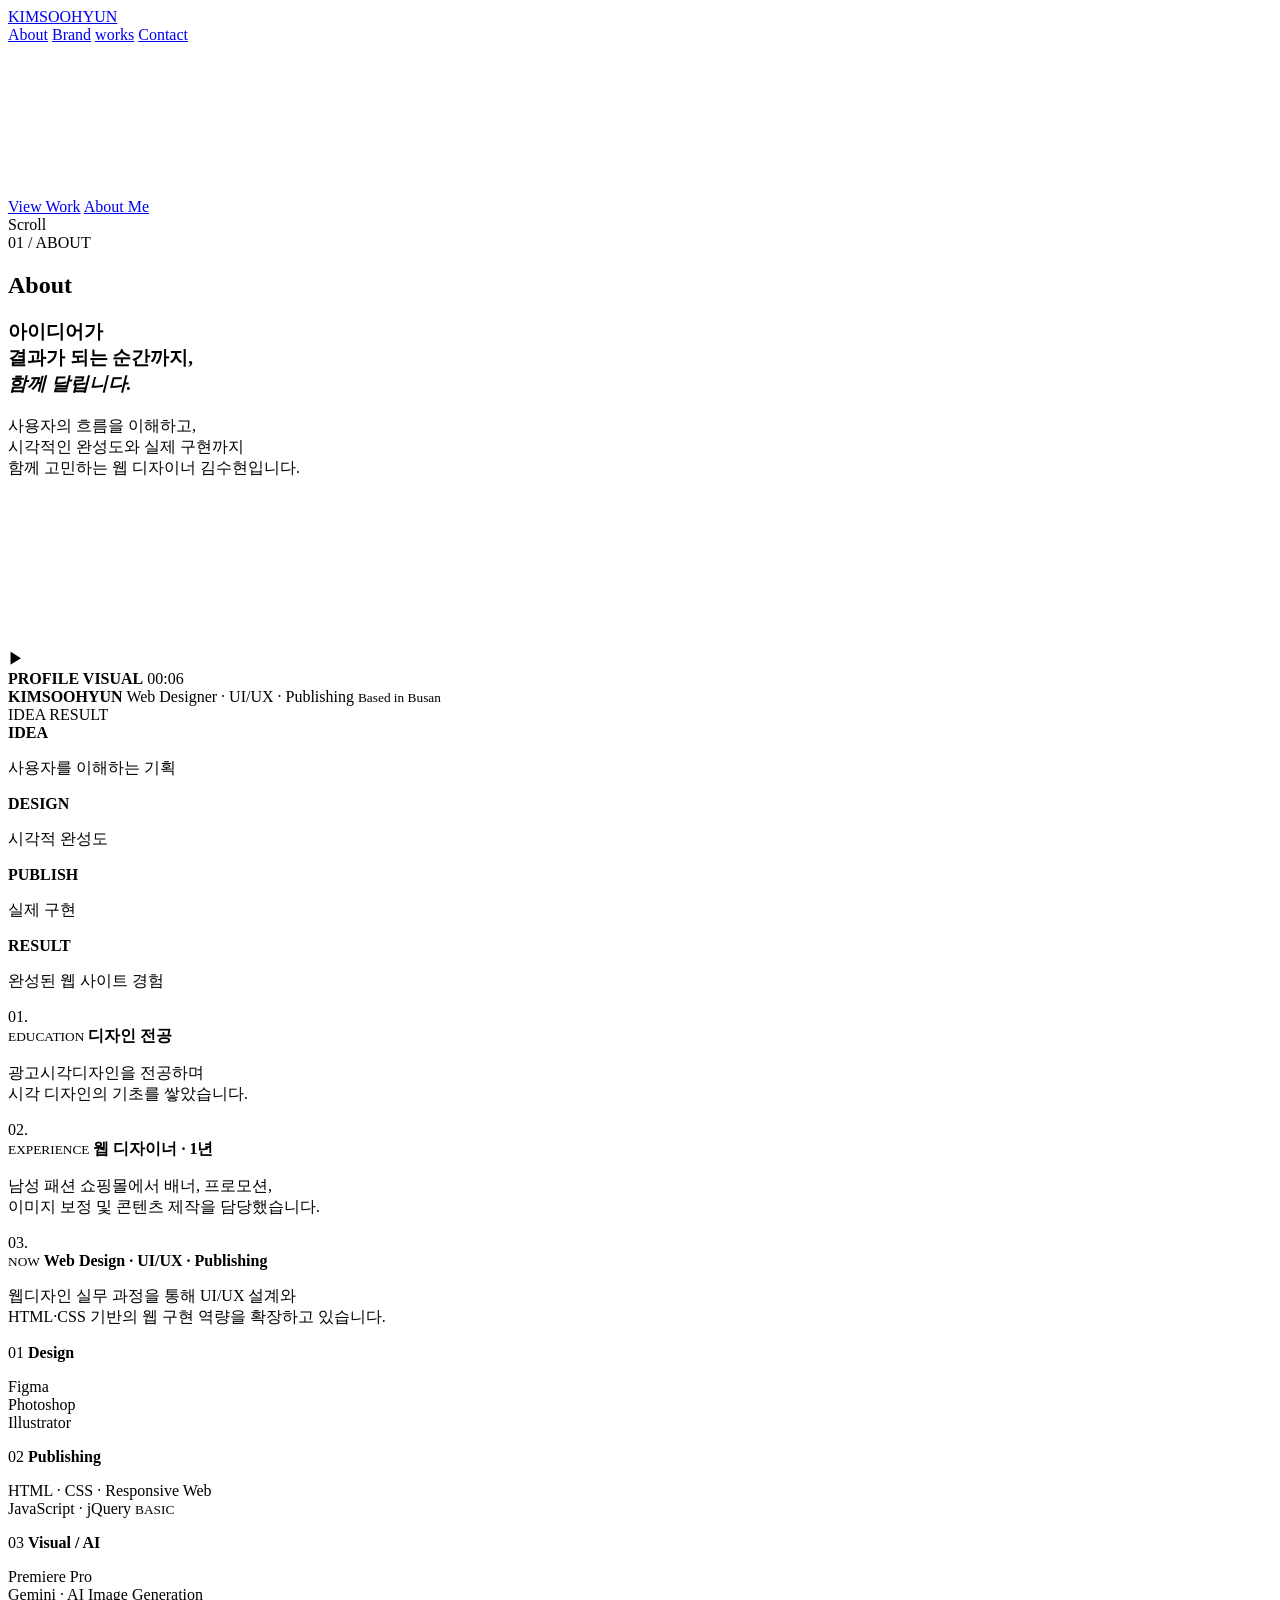
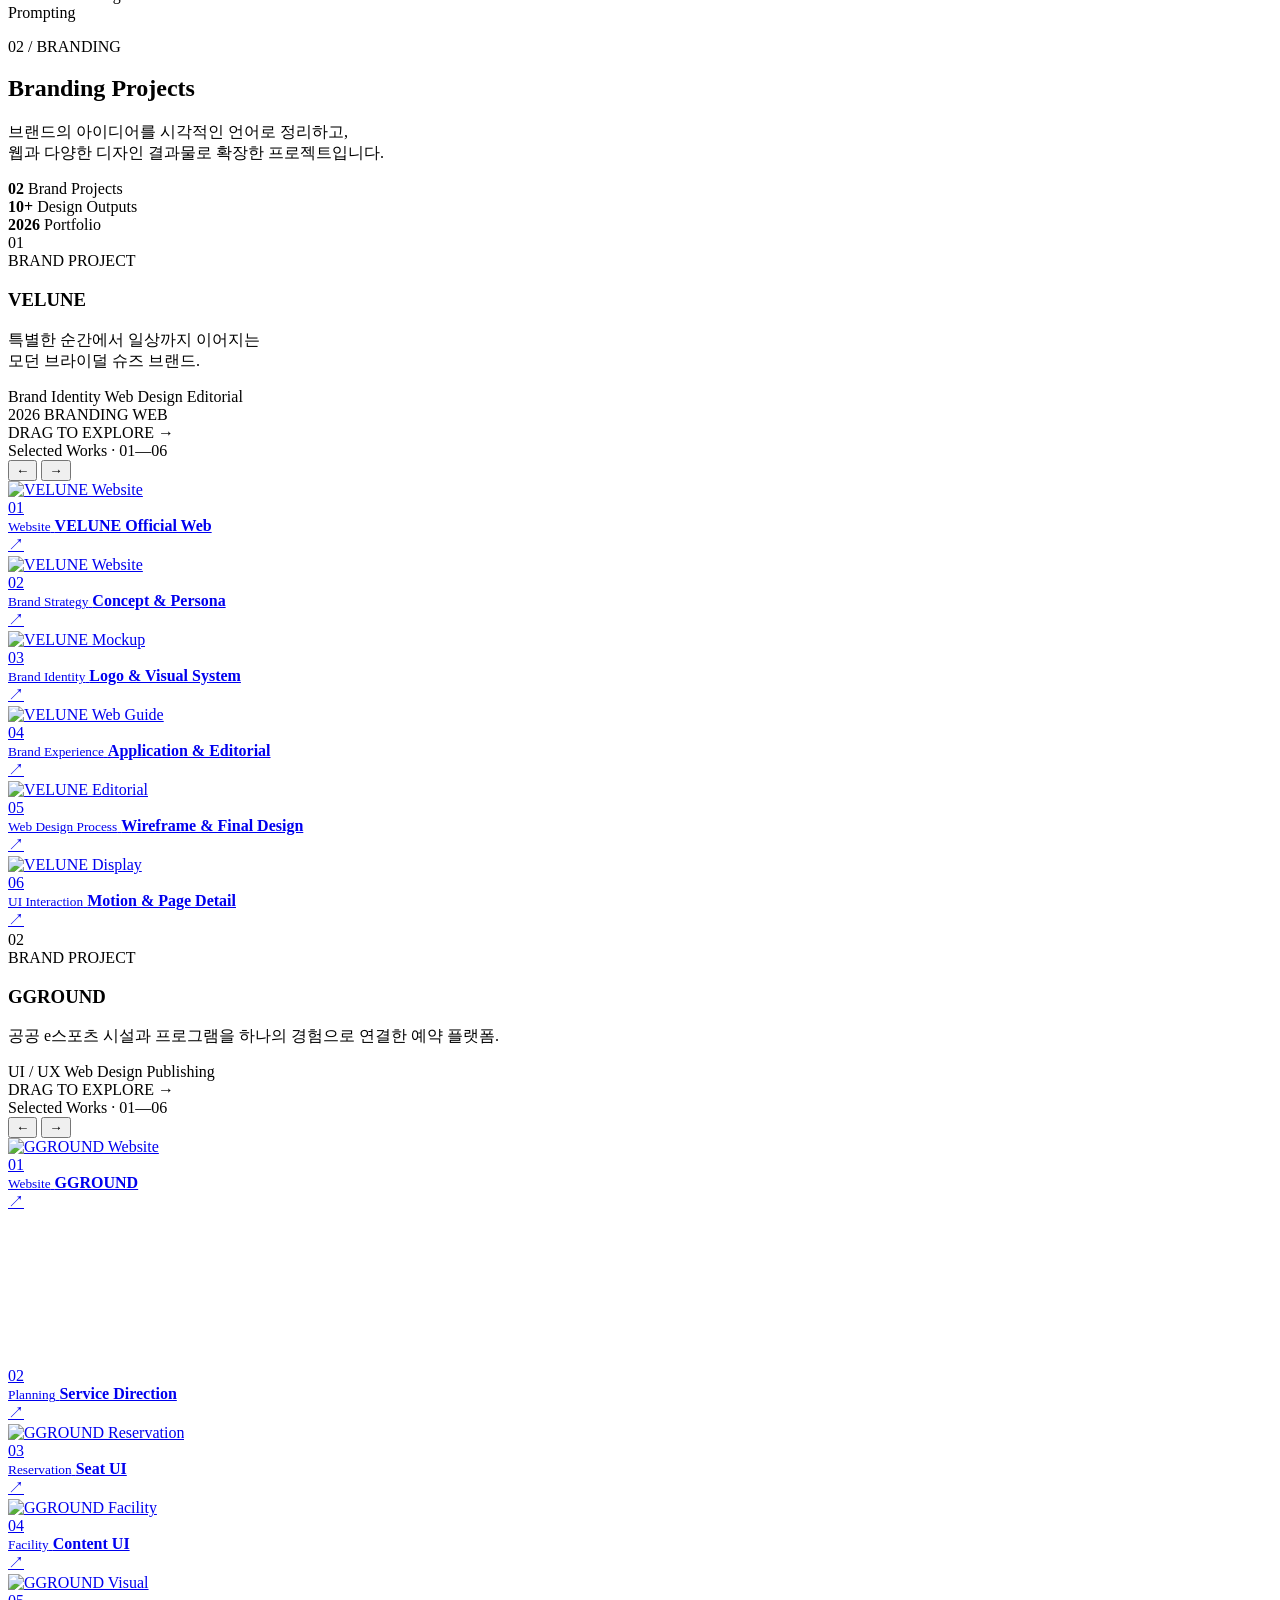
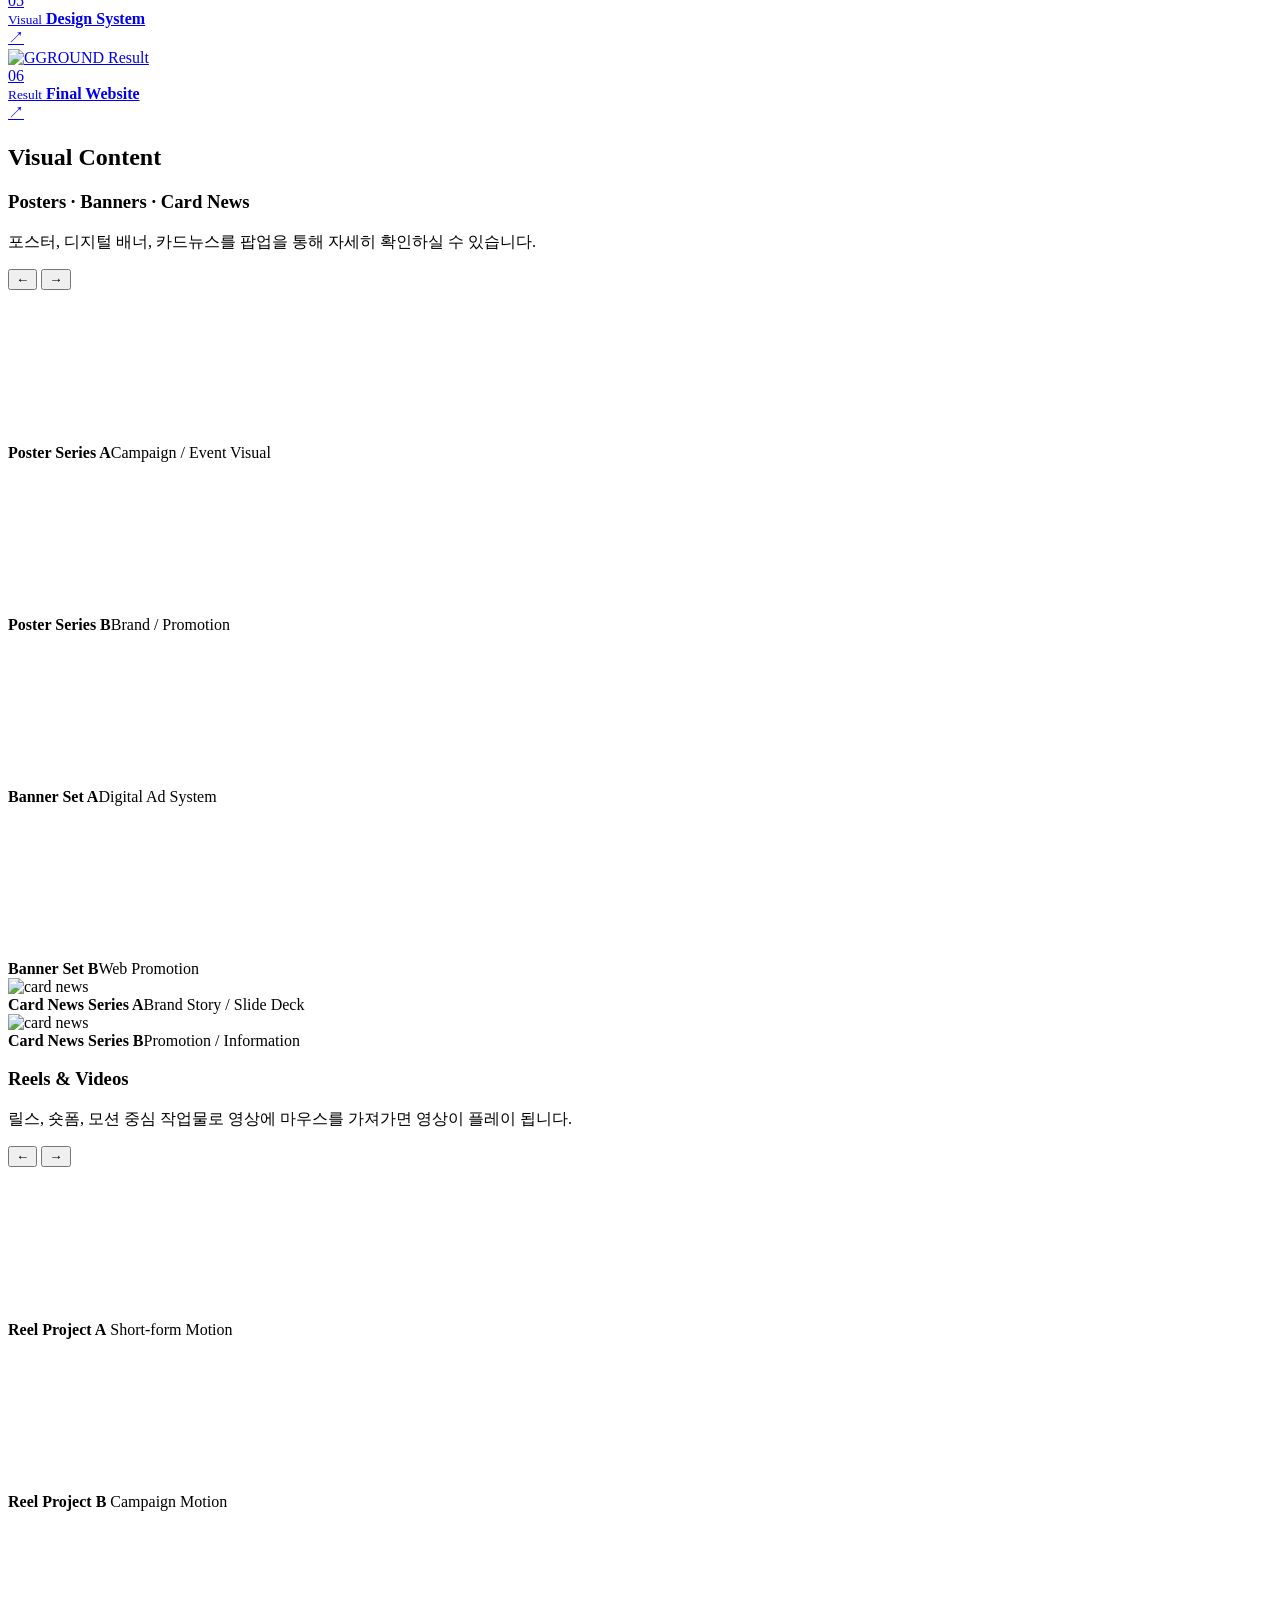
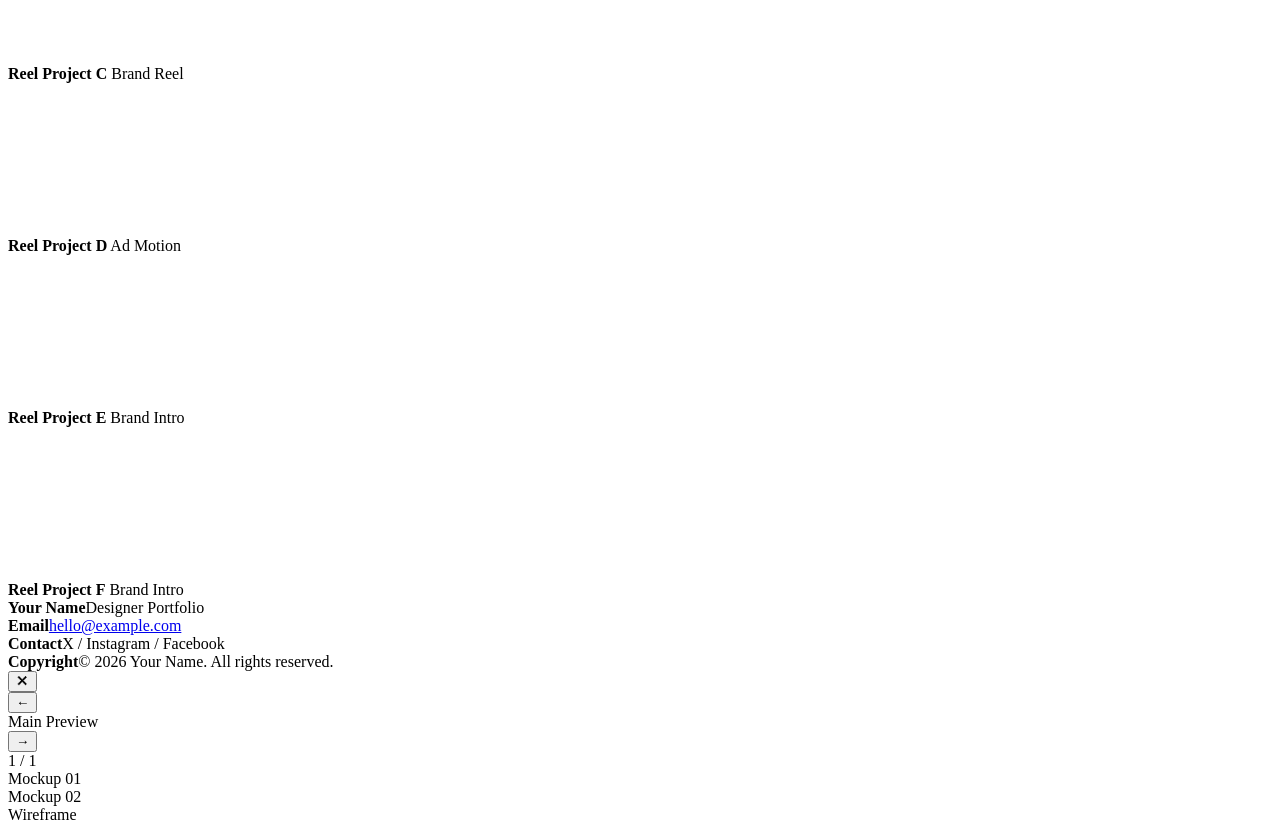
==== index.html @ 34828d29 "Add files via upload" ====
<!DOCTYPE html>
<html lang="ko">

<head>
  <meta charset="UTF-8" />
  <meta name="viewport" content="width=device-width, initial-scale=1.0" />
  <title>Portfolio</title>
  <link rel="shortcut icon" href="assets/img/favicon.svg" type="image/x-icon">

  <!-- font-family: "Philosopher", sans-serif; -->
  <link rel="preconnect" href="https://fonts.googleapis.com">
  <link rel="preconnect" href="https://fonts.gstatic.com" crossorigin>
  <link href="https://fonts.googleapis.com/css2?family=Philosopher:ital,wght@0,400;0,700;1,400;1,700&display=swap"
    rel="stylesheet">

  <link rel="stylesheet" href="assets/css/style.css">


</head>

<body>
  <header class="site-header" id="siteHeader">
    <nav class="nav">
      <a href="#hero" class="brand">KIMSOOHYUN</a>
      <div class="nav-links">
        <a href="#about">About</a>
        <a href="#branding">Brand</a>
        <a href="#works">works</a>
        <a href="#contact">Contact</a>
      </div>
    </nav>
  </header>

  <main>
    <section class="hero" id="hero">
      <video class="hero-video" autoplay muted loop playsinline preload="metadata">
        <source src="assets/video/UI_motion_video_playing_1080p_20261022171534.mp4" type="video/mp4" />
      </video>
      <div class="hero-inner">
        <div class="hero-actions">
          <a class="btn btn-primary" href="#branding">View Work</a>
          <a class="btn btn-secondary" href="#about">About Me</a>
        </div>
      </div>

      <div class="scroll-indicator">Scroll</div>
    </section>

    <section class="section about" id="about">
      <div class="container">

        <div class="section-head reveal reveal-scale">
          <div>
            <span class="about-index">01 / ABOUT</span>
            <h2>About</h2>
          </div>
        </div>

        <div class="about-process-wrap">

          <!-- =========================
           LEFT : INTRO + PROFILE
      ========================== -->
          <div class="about-intro reveal reveal-left">

            <div class="about-copy">
              <h3>
                아이디어가<br>
                결과가 되는 순간까지,<br>
                <em>함께 달립니다.</em>
              </h3>

              <p>
                사용자의 흐름을 이해하고,<br>
                시각적인 완성도와 실제 구현까지<br>
                함께 고민하는 웹 디자이너 김수현입니다.
              </p>
            </div>

            <div class="profile-visual">

              <div class="profile-orbit orbit-01"></div>
              <div class="profile-orbit orbit-02"></div>

              <div class="profile-video-mask">
                <video class="thumb-video" autoplay loop muted playsinline preload="metadata">
                  <source src="assets/video/Designer_using_stylus_on_tablet_20261022154720.mp4" type="video/mp4">
                </video>
              </div>

              <div class="profile-play-badge">
                <span class="profile-play-icon">▶</span>
                <div>
                  <strong>PROFILE VISUAL</strong>
                  <span>00:06</span>
                </div>
              </div>

            </div>

            <div class="profile-info">
              <strong>KIMSOOHYUN</strong>
              <span>Web Designer · UI/UX · Publishing</span>
              <small>Based in Busan</small>
            </div>

          </div>


          <!-- =========================
           RIGHT : PROCESS
      ========================== -->
          <div class="about-process reveal reveal-right">

            <div class="process-caption">
              <span>IDEA</span>
              <i></i>
              <span>RESULT</span>
            </div>

            <div class="process-flow">

              <div class="process-step">
                <span class="process-dot"></span>
                <div>
                  <strong>IDEA</strong>
                  <p>사용자를 이해하는 기획</p>
                </div>
              </div>

              <div class="process-step">
                <span class="process-dot"></span>
                <div>
                  <strong>DESIGN</strong>
                  <p>시각적 완성도</p>
                </div>
              </div>

              <div class="process-step">
                <span class="process-dot"></span>
                <div>
                  <strong>PUBLISH</strong>
                  <p>실제 구현</p>
                </div>
              </div>

              <div class="process-step process-step-result">
                <span class="process-dot"></span>
                <div>
                  <strong>RESULT</strong>
                  <p>완성된 웹 사이트 경험</p>
                </div>
              </div>

            </div>

          </div>

        </div>


        <!-- =========================
         EDUCATION / EXPERIENCE / NOW
    ========================== -->
        <div class="career-flow reveal reveal-scale">

          <article class="career-item">
            <span class="career-number">01.</span>

            <div>
              <small>EDUCATION</small>
              <strong>디자인 전공</strong>
              <p>
                광고시각디자인을 전공하며<br>
                시각 디자인의 기초를 쌓았습니다.
              </p>
            </div>
          </article>

          <article class="career-item">
            <span class="career-number">02.</span>

            <div>
              <small>EXPERIENCE</small>
              <strong>웹 디자이너 · 1년</strong>
              <p>
                남성 패션 쇼핑몰에서 배너, 프로모션,<br>
                이미지 보정 및 콘텐츠 제작을 담당했습니다.
              </p>
            </div>
          </article>

          <article class="career-item">
            <span class="career-number">03.</span>

            <div>
              <small>NOW</small>
              <strong>Web Design · UI/UX · Publishing</strong>
              <p>
                웹디자인 실무 과정을 통해 UI/UX 설계와<br>
                HTML·CSS 기반의 웹 구현 역량을 확장하고 있습니다.
              </p>
            </div>
          </article>

        </div>


        <!-- =========================
         SKILLS
    ========================== -->
        <div class="about-skills reveal reveal-scale">

          <article class="about-skill">
            <div class="skill-head">
              <span>01</span>
              <strong>Design</strong>
            </div>

            <p>
              Figma<br>
              Photoshop<br>
              Illustrator
            </p>
          </article>


          <article class="about-skill">
            <div class="skill-head">
              <span>02</span>
              <strong>Publishing</strong>
            </div>

            <p>
              HTML · CSS · Responsive Web<br>
              JavaScript · jQuery
              <small>BASIC</small>
            </p>
          </article>


          <article class="about-skill">
            <div class="skill-head">
              <span>03</span>
              <strong>Visual / AI</strong>
            </div>

            <p>
              Premiere Pro<br>
              Gemini · AI Image Generation<br>
              Prompting
            </p>
          </article>

        </div>

      </div>
    </section>

    <section class="section branding-editorial" id="branding">
      <div class="container">

        <!-- =========================
         BRANDING INTRO
    ========================== -->
        <div class="branding-intro reveal reveal-scale">

          <div class="branding-title-wrap">
            <span class="branding-index">02 / BRANDING</span>

            <h2>
              Branding
              <span>Projects</span>
            </h2>

            <p>
              브랜드의 아이디어를 시각적인 언어로 정리하고,<br>
              웹과 다양한 디자인 결과물로 확장한 프로젝트입니다.
            </p>
          </div>

          <div class="branding-summary">
            <div>
              <strong>02</strong>
              <span>Brand Projects</span>
            </div>

            <div>
              <strong>10+</strong>
              <span>Design Outputs</span>
            </div>

            <div>
              <strong>2026</strong>
              <span>Portfolio</span>
            </div>
          </div>

        </div>


        <!-- =====================================================
         BRAND PROJECT 01
    ====================================================== -->
        <section class="brand-project editorial-project reveal reveal-scale">

          <div class="project-side">

            <div class="project-number">01</div>

            <div class="project-side-content">
              <span class="project-category">BRAND PROJECT</span>

              <h3>VELUNE</h3>

              <p>
                특별한 순간에서 일상까지 이어지는 <br>
                모던 브라이덜 슈즈 브랜드.
              </p>

              <div class="project-keywords">
                <span>Brand Identity</span>
                <span>Web Design</span>
                <span>Editorial</span>
              </div>
            </div>

            <div class="project-meta-line">
              <span>2026</span>
              <i></i>
              <span>BRANDING</span>
              <i></i>
              <span>WEB</span>
            </div>

            <div class="project-scroll-hint">
              DRAG TO EXPLORE
              <span>→</span>
            </div>

          </div>


          <div class="project-gallery-wrap">

            <div class="project-gallery-head">
              <span>Selected Works · 01—06</span>

              <div class="slider-controls">
                <button class="slider-btn" type="button" data-slider-prev="brandTrack01">
                  ←
                </button>

                <button class="slider-btn" type="button" data-slider-next="brandTrack01">
                  →
                </button>
              </div>
            </div>


            <div class="brand-track editorial-track slider-track" id="brandTrack01">


              <!-- 01 WEBSITE -->
              <article class="editorial-card editorial-card--large">

                <a href="https://riacongsa-hub.github.io/VELUNE/" target="_blank">

                  <div class="editorial-media">
                    <img src="assets/img/velune_web.png" alt="VELUNE Website">
                  </div>

                  <div class="editorial-info">
                    <span class="editorial-num">01</span>

                    <div>
                      <small>Website</small>
                      <strong>VELUNE Official Web</strong>
                    </div>

                    <span class="editorial-arrow">↗</span>
                  </div>

                </a>

              </article>


              <!-- 02 Concept & Persona -->
              <article class="editorial-card editorial-card--tall">

                <a href="/velune_concept.html" target="_blank">

                  <div class="editorial-media">
                    <img src="assets/img/velune_02.png" alt="VELUNE Website">
                  </div>

                  <div class="editorial-info">
                    <span class="editorial-num">02</span>

                    <div>
                      <small>Brand Strategy</small>
                      <strong>Concept & Persona</strong>
                    </div>

                    <span class="editorial-arrow">↗</span>
                  </div>

                </a>

              </article>


              <!-- 03 BI -->
              <article class="editorial-card editorial-card--medium">

                <a href="/velune_BI.html" target="_blank">

                  <div class="editorial-media">
                    <img src="assets/img/velune_03.png" alt="VELUNE Mockup">
                  </div>

                  <div class="editorial-info">
                    <span class="editorial-num">03</span>

                    <div>
                      <small>Brand Identity</small>
                      <strong>Logo & Visual System</strong>
                    </div>

                    <span class="editorial-arrow">↗</span>
                  </div>

                </a>

              </article>


              <!-- 04 BX -->
              <article class="editorial-card editorial-card--tall">

                <a href="/velune_BX.html" target="_blank">

                  <div class="editorial-media">
                    <img src="assets/img/velune_04.png" alt="VELUNE Web Guide">
                  </div>

                  <div class="editorial-info">
                    <span class="editorial-num">04</span>

                    <div>
                      <small>Brand Experience</small>
                      <strong>Application & Editorial</strong>
                    </div>

                    <span class="editorial-arrow">↗</span>
                  </div>

                </a>

              </article>


              <!-- 05 WebDesign -->
              <article class="editorial-card editorial-card--medium">

                <a href="/velune_WebDesign.html" target="_blank">

                  <div class="editorial-media">
                    <img src="assets/img/velune_05.png" alt="VELUNE Editorial">
                  </div>

                  <div class="editorial-info">
                    <span class="editorial-num">05</span>

                    <div>
                      <small>Web Design Process</small>
                      <strong>Wireframe & Final Design</strong>
                    </div>

                    <span class="editorial-arrow">↗</span>
                  </div>

                </a>

              </article>


              <!-- 06 UI -->
              <article class="editorial-card editorial-card--large">

                <a href="/velune_UI.html" target="_blank">

                  <div class="editorial-media">
                    <img src="assets/img/velune_06.png" alt="VELUNE Display">
                  </div>

                  <div class="editorial-info">
                    <span class="editorial-num">06</span>

                    <div>
                      <small>UI Interaction</small>
                      <strong>Motion & Page Detail</strong>
                    </div>

                    <span class="editorial-arrow">↗</span>
                  </div>

                </a>

              </article>

            </div>
          </div>

        </section>



        <!-- =====================================================
         BRAND PROJECT 02
    ====================================================== -->
        <section class="brand-project editorial-project reveal reveal-scale">

          <div class="project-side gground">

            <div class="project-number">02</div>

            <div class="project-side-content">
              <span class="project-category">BRAND PROJECT</span>

              <h3>GGROUND</h3>

              <p>
                공공 e스포츠 시설과 프로그램을
                하나의 경험으로 연결한 예약 플랫폼.
              </p>

              <div class="project-keywords">
                <span>UI / UX</span>
                <span>Web Design</span>
                <span>Publishing</span>
              </div>
            </div>

            <div class="project-scroll-hint">
              DRAG TO EXPLORE
              <span>→</span>
            </div>

          </div>


          <div class="project-gallery-wrap">

            <div class="project-gallery-head">
              <span>Selected Works · 01—06</span>

              <div class="slider-controls">
                <button class="slider-btn" type="button" data-slider-prev="brandTrack02">
                  ←
                </button>

                <button class="slider-btn" type="button" data-slider-next="brandTrack02">
                  →
                </button>
              </div>
            </div>


            <div class="brand-track editorial-track slider-track" id="brandTrack02">


              <article class="editorial-card editorial-card--large">

                <a href="#" target="_blank">

                  <div class="editorial-media">
                    <img src="assets/img/brand_thumbnail_sample.jpg" alt="GGROUND Website">
                  </div>

                  <div class="editorial-info">
                    <span class="editorial-num">01</span>

                    <div>
                      <small>Website</small>
                      <strong>GGROUND</strong>
                    </div>

                    <span class="editorial-arrow">↗</span>
                  </div>

                </a>

              </article>


              <article class="editorial-card editorial-card--tall">

                <a href="#" target="_blank">

                  <div class="editorial-media">
                    <video class="thumb-video" muted loop playsinline preload="metadata">

                      <source src="assets/video/brand_thumbnail_video_sample.mp4" type="video/mp4">

                    </video>
                  </div>

                  <div class="editorial-info">
                    <span class="editorial-num">02</span>

                    <div>
                      <small>Planning</small>
                      <strong>Service Direction</strong>
                    </div>

                    <span class="editorial-arrow">↗</span>
                  </div>

                </a>

              </article>


              <article class="editorial-card editorial-card--medium">

                <a href="#" target="_blank">

                  <div class="editorial-media">
                    <img src="assets/img/brand_thumbnail_sample.jpg" alt="GGROUND Reservation">
                  </div>

                  <div class="editorial-info">
                    <span class="editorial-num">03</span>

                    <div>
                      <small>Reservation</small>
                      <strong>Seat UI</strong>
                    </div>

                    <span class="editorial-arrow">↗</span>
                  </div>

                </a>

              </article>


              <article class="editorial-card editorial-card--tall">

                <a href="#" target="_blank">

                  <div class="editorial-media">
                    <img src="assets/img/brand_thumbnail_sample.jpg" alt="GGROUND Facility">
                  </div>

                  <div class="editorial-info">
                    <span class="editorial-num">04</span>

                    <div>
                      <small>Facility</small>
                      <strong>Content UI</strong>
                    </div>

                    <span class="editorial-arrow">↗</span>
                  </div>

                </a>

              </article>


              <article class="editorial-card editorial-card--medium">

                <a href="#" target="_blank">

                  <div class="editorial-media">
                    <img src="assets/img/brand_thumbnail_sample.jpg" alt="GGROUND Visual">
                  </div>

                  <div class="editorial-info">
                    <span class="editorial-num">05</span>

                    <div>
                      <small>Visual</small>
                      <strong>Design System</strong>
                    </div>

                    <span class="editorial-arrow">↗</span>
                  </div>

                </a>

              </article>


              <article class="editorial-card editorial-card--large">

                <a href="#" target="_blank">

                  <div class="editorial-media">
                    <img src="assets/img/brand_thumbnail_sample.jpg" alt="GGROUND Result">
                  </div>

                  <div class="editorial-info">
                    <span class="editorial-num">06</span>

                    <div>
                      <small>Result</small>
                      <strong>Final Website</strong>
                    </div>

                    <span class="editorial-arrow">↗</span>
                  </div>

                </a>

              </article>

            </div>
          </div>

        </section>

      </div>
    </section>

    <section class="section" id="works">
      <div class="container">
        <div class="section-head reveal reveal-scale">
          <div>
            <!-- <span class="eyebrow">포스터, 배너, 카드뉴스, 릴스·영상 작업을 구성/span> -->
            <h2>Visual Content</h2>
          </div>
          <!-- <p>
            정지형 비주얼 작업은 한 줄 안에서 함께 보여주고, 영상 작업은 별도 행으로 분리해 흐름이 자연스럽도록 정리했습니다.
          </p> -->
        </div>

        <div class="works-stack">
          <section class="card work-row reveal reveal-scale">
            <div class="work-row-head">
              <div>
                <h3>Posters · Banners · Card News</h3>
                <p>포스터, 디지털 배너, 카드뉴스를 팝업을 통해 자세히 확인하실 수 있습니다.</p>
              </div>
              <div class="slider-controls">
                <button class="slider-btn" type="button" data-slider-prev="visualTrack">←</button>
                <button class="slider-btn" type="button" data-slider-next="visualTrack">→</button>
              </div>
            </div>
            <div class="thumb-track slider-track" id="visualTrack">
              <!-- poster / banner / cardnews / reels 모달 전용 큰 이미지는 data-modal-media="assets/img/원하는파일.jpg" 로 직접 지정 -->
              <!-- 카드별 모달 비율은 data-modal-ratio="가로 / 세로" 형식으로 지정: 예) 1200 / 628, 1 / 1, 9 / 16, 1080 / 1350 -->
              <article class="poster-thumb thumb-card modal-card" data-modal-type="poster"
                data-modal-label="Poster Project" data-modal-title="Poster Series A"
                data-modal-description="이벤트 홍보용 포스터 시리즈입니다. 타이포그래피와 무드 중심의 키비주얼 작업입니다." data-modal-role="Poster Design"
                data-modal-tools="Photoshop, Illustrator"
                data-modal-summary="전시/행사 성격의 키비주얼 포스터 시리즈입니다. 메인 타이포와 무드 중심 그래픽으로 메시지를 압축해 전달합니다."
                data-modal-meta1-label="Format" data-modal-meta1-value="A2 Poster / Digital Adaptation"
                data-modal-meta2-label="Client" data-modal-meta2-value="Brand Campaign" data-modal-meta3-label="Year"
                data-modal-meta3-value="2026" data-modal-meta4-label="Concept"
                data-modal-meta4-value="Bold Type / Minimal Mood" data-modal-tags="Typography, Campaign, Key Visual"
                data-modal-note-title="Editable Note"
                data-modal-note="이 영역은 포스터 전용 메모 박스입니다. 전시 개요, 인쇄 사양, 제작 포인트 등으로 자유롭게 수정하면 됩니다."
                data-modal-video="Poster motion teaser area" data-modal-link="https://example.com"
                data-modal-media="assets/img/poster_thumbnail_sample.jpg" data-modal-ratio="3 / 4">
                <video class="thumb-video" muted loop playsinline preload="metadata">
                  <source src="assets/video/poster.mp4" type="video/mp4" />
                </video>
                <div class="thumb-overlay"><strong>Poster Series A</strong><span>Campaign / Event Visual</span></div>
              </article>

              <article class="poster-thumb thumb-card modal-card" data-modal-type="poster" data-modal-label="Poster"
                data-modal-title="Poster Series B" data-modal-description="브랜드 포스터 시리즈입니다."
                data-modal-role="Poster Design" data-modal-tools="Photoshop"
                data-modal-summary="브랜드 무드를 중심으로 전개한 포스터 시리즈입니다." data-modal-meta1-label="Format"
                data-modal-meta1-value="B1 / SNS Poster" data-modal-meta2-label="Client"
                data-modal-meta2-value="Brand Promotion" data-modal-meta3-label="Year" data-modal-meta3-value="2026"
                data-modal-meta4-label="Concept" data-modal-meta4-value="Graphic Mood"
                data-modal-tags="Poster, Branding" data-modal-note-title="Editable Note"
                data-modal-note="포스터 프로젝트 설명을 여기서 직접 바꿀 수 있습니다." data-modal-video="Poster preview"
                data-modal-link="https://example.com" data-modal-media="assets/img/poster_thumbnail_sample.jpg"
                data-modal-ratio="5 / 7">
                <video class="thumb-video" muted loop playsinline preload="metadata">
                  <source src="assets/video/poster.mp4" type="video/mp4" />
                </video>
                <div class="thumb-overlay"><strong>Poster Series B</strong><span>Brand / Promotion</span></div>
              </article>

              <article class="ad-thumb thumb-card modal-card" data-modal-type="banner" data-modal-label="Banner Project"
                data-modal-title="Banner Set A" data-modal-description="디지털 배너 광고 세트입니다."
                data-modal-role="Banner Design" data-modal-tools="Photoshop, Figma"
                data-modal-summary="퍼포먼스 배너와 SNS용 변형 소재를 함께 설계한 배너 세트입니다." data-modal-meta1-label="Platform"
                data-modal-meta1-value="Meta / Web / App" data-modal-meta2-label="Campaign"
                data-modal-meta2-value="Seasonal Promotion" data-modal-meta3-label="Size"
                data-modal-meta3-value="1080x1080 / 1200x628" data-modal-meta4-label="Placement"
                data-modal-meta4-value="Feed / Display / Landing" data-modal-tags="Banner, Performance, SNS"
                data-modal-note-title="Editable Note" data-modal-note="배너는 플랫폼, 사이즈, CTA 방향 등을 이 박스에서 자유롭게 수정하면 됩니다."
                data-modal-video="Banner motion preview" data-modal-link="https://example.com"
                data-modal-media="assets/img/banner_sample.jpeg" data-modal-ratio="1200 / 628">
                <video class="thumb-video" muted loop playsinline preload="metadata">
                  <source src="assets/video/ad_sample_01.mp4" type="video/mp4" />
                </video>
                <div class="thumb-overlay"><strong>Banner Set A</strong><span>Digital Ad System</span></div>
              </article>

              <article class="ad-thumb thumb-card modal-card" data-modal-type="banner" data-modal-label="Banner"
                data-modal-title="Banner Set B" data-modal-description="프로모션 웹 배너 세트입니다."
                data-modal-role="Banner Design" data-modal-tools="Photoshop" data-modal-summary="웹 프로모션 메인/서브 배너 세트입니다."
                data-modal-meta1-label="Platform" data-modal-meta1-value="Website" data-modal-meta2-label="Campaign"
                data-modal-meta2-value="Promotion" data-modal-meta3-label="Size"
                data-modal-meta3-value="PC / Mobile Responsive" data-modal-meta4-label="Placement"
                data-modal-meta4-value="Hero / Mid Banner" data-modal-tags="Banner, Web"
                data-modal-note-title="Editable Note" data-modal-note="배너 프로젝트 설명을 이 텍스트로 바꾸면 됩니다."
                data-modal-video="Banner motion preview" data-modal-link="https://example.com"
                data-modal-media="assets/img/banner_sample.jpeg">
                <video class="thumb-video" muted loop playsinline preload="metadata">
                  <source src="assets/video/ad_sample_01.mp4" type="video/mp4" />
                </video>
                <div class="thumb-overlay"><strong>Banner Set B</strong><span>Web Promotion</span></div>
              </article>

              <article class="cardnews-thumb thumb-card modal-card" data-modal-type="cardnews"
                data-modal-label="Card News Project" data-modal-title="Card News Series A"
                data-modal-description="브랜드 메시지를 카드뉴스 형식으로 재구성한 시리즈입니다. 모달에서 여러 장의 카드뉴스를 순서대로 확인할 수 있습니다."
                data-modal-role="Card News Design" data-modal-tools="Photoshop, Illustrator"
                data-modal-summary="인스타그램 캐러셀 형식의 카드뉴스입니다. 첫 장에서 주제를 제시하고 뒤로 갈수록 정보 흐름이 이어지도록 구성했습니다."
                data-modal-meta1-label="Topic" data-modal-meta1-value="Brand Story" data-modal-meta2-label="Pages"
                data-modal-meta2-value="7 Pages" data-modal-meta3-label="Flow"
                data-modal-meta3-value="Cover → Info → CTA" data-modal-meta4-label="Style"
                data-modal-meta4-value="Editorial Carousel" data-modal-tags="Card News, Carousel, Storytelling"
                data-modal-note-title="Editable Note"
                data-modal-note="카드뉴스는 페이지 흐름, 표지 방향, 정보 구성 방식 등을 이 박스에서 자유롭게 수정할 수 있습니다."
                data-modal-video="Card news preview" data-modal-link="https://example.com"
                data-modal-images="assets/img/CardNews1.png|assets/img/CardNews2.png|assets/img/CardNews3.png|assets/img/CardNews4.png|assets/img/CardNews5.png|assets/img/CardNews6.png|assets/img/CardNews7.png"
                data-modal-ratio="4 / 5">
                <div class="thumb-image">
                  <img src="assets/img/CardNews1.png" alt="card news">
                </div>
                <div class="thumb-overlay"><strong>Card News Series A</strong><span>Brand Story / Slide Deck</span>
                </div>
              </article>

              <article class="cardnews-thumb thumb-card modal-card" data-modal-type="cardnews"
                data-modal-label="Card News" data-modal-title="Card News Series B"
                data-modal-description="프로모션 콘텐츠를 정보형 카드뉴스로 정리한 작업입니다." data-modal-role="Card News Design"
                data-modal-tools="Photoshop, Figma" data-modal-summary="정보 전달 중심의 프로모션 카드뉴스입니다."
                data-modal-meta1-label="Topic" data-modal-meta1-value="Promotion" data-modal-meta2-label="Pages"
                data-modal-meta2-value="7 Pages" data-modal-meta3-label="Flow"
                data-modal-meta3-value="Intro → Detail → CTA" data-modal-meta4-label="Style"
                data-modal-meta4-value="Clean Info Layout" data-modal-tags="Promotion, Information"
                data-modal-note-title="Editable Note" data-modal-note="카드뉴스 프로젝트용 자유 메모 영역입니다."
                data-modal-video="Card news preview" data-modal-link="https://example.com"
                data-modal-images="assets/img/CardNews1.png|assets/img/CardNews2.png|assets/img/CardNews3.png|assets/img/CardNews4.png|assets/img/CardNews5.png|assets/img/CardNews6.png|assets/img/CardNews7.png">
                <div class="thumb-image">
                  <img src="assets/img/CardNews1.png" alt="card news">
                </div>
                <div class="thumb-overlay"><strong>Card News Series B</strong><span>Promotion / Information</span></div>
              </article>





            </div>
          </section>

          <section class="card work-row reveal reveal-scale">
            <div class="work-row-head">
              <div>
                <h3>Reels & Videos</h3>
                <p>릴스, 숏폼, 모션 중심 작업물로 영상에 마우스를 가져가면 영상이 플레이 됩니다.</p>
              </div>
              <div class="slider-controls">
                <button class="slider-btn" type="button" data-slider-prev="videoTrack">←</button>
                <button class="slider-btn" type="button" data-slider-next="videoTrack">→</button>
              </div>
            </div>
            <div class="thumb-track slider-track" id="videoTrack">
              <article class="reels-thumb thumb-card modal-card" data-modal-type="reels"
                data-modal-title="Reel Project A"
                data-modal-description="숏폼 중심의 브랜드 릴스 프로젝트입니다. 모션 리듬과 메시지 전달을 고려해 구성했습니다."
                data-modal-role="Motion Design / Reel Editing" data-modal-tools="Premiere Pro, After Effects"
                data-modal-meta1-label="Format" data-modal-meta1-value="9:16 Vertical" data-modal-meta2-label="Duration"
                data-modal-meta2-value="15 sec" data-modal-tags="Reels, Short-form, Motion"
                data-modal-note-title="Editable Note"
                data-modal-note="릴스 전용 모달 템플릿입니다. 영상 콘셉트, 후킹 포인트, 자막 구성 등을 자유롭게 수정하세요."
                data-modal-link="https://example.com" data-modal-media="assets/video/Reels_sample_01.mp4"
                data-modal-ratio="9 / 16">
                <video class="thumb-video" muted loop playsinline preload="metadata">
                  <source src="assets/video/Reels_sample_01.mp4" type="video/mp4" />
                </video>
                <div class="thumb-play-button" aria-hidden="true">
                  <span class="thumb-play-icon"></span>
                </div>
                <div class="thumb-overlay">
                  <strong>Reel Project A</strong>
                  <span>Short-form Motion</span>
                </div>
              </article>

              <article class="reels-thumb thumb-card modal-card" data-modal-type="reels"
                data-modal-title="Reel Project B" data-modal-description="캠페인 메시지를 짧은 영상으로 압축한 릴스 작업입니다."
                data-modal-role="Campaign Motion" data-modal-tools="Premiere Pro" data-modal-meta1-label="Format"
                data-modal-meta1-value="9:16 Vertical" data-modal-meta2-label="Duration" data-modal-meta2-value="12 sec"
                data-modal-tags="Campaign, Reels" data-modal-note-title="Editable Note"
                data-modal-note="릴스 B 설명을 이 영역에서 직접 수정할 수 있습니다." data-modal-link="https://example.com"
                data-modal-media="assets/video/Reels_sample_01.mp4">
                <video class="thumb-video" muted loop playsinline preload="metadata">
                  <source src="assets/video/Reels_sample_01.mp4" type="video/mp4" />
                </video>
                <div class="thumb-play-button" aria-hidden="true">
                  <span class="thumb-play-icon"></span>
                </div>
                <div class="thumb-overlay">
                  <strong>Reel Project B</strong>
                  <span>Campaign Motion</span>
                </div>
              </article>

              <article class="reels-thumb thumb-card modal-card" data-modal-type="reels"
                data-modal-title="Reel Project C" data-modal-description="브랜드 무드를 강조한 숏폼 영상입니다."
                data-modal-role="Brand Motion" data-modal-tools="Premiere Pro" data-modal-meta1-label="Format"
                data-modal-meta1-value="9:16 Vertical" data-modal-meta2-label="Duration" data-modal-meta2-value="10 sec"
                data-modal-tags="Brand Reel, Motion" data-modal-note-title="Editable Note"
                data-modal-note="브랜드 릴스 C에 대한 메모를 자유롭게 기입하세요." data-modal-link="https://example.com"
                data-modal-media="assets/video/Reels_sample_01.mp4">
                <video class="thumb-video" muted loop playsinline preload="metadata">
                  <source src="assets/video/Reels_sample_01.mp4" type="video/mp4" />
                </video>
                <div class="thumb-play-button" aria-hidden="true">
                  <span class="thumb-play-icon"></span>
                </div>
                <div class="thumb-overlay">
                  <strong>Reel Project C</strong>
                  <span>Brand Reel</span>
                </div>
              </article>

              <article class="reels-thumb thumb-card modal-card" data-modal-type="reels"
                data-modal-title="Reel Project D" data-modal-description="광고성 메시지를 중심으로 한 모션 릴스입니다."
                data-modal-role="Ad Motion" data-modal-tools="Premiere Pro" data-modal-meta1-label="Format"
                data-modal-meta1-value="9:16 Vertical" data-modal-meta2-label="Duration" data-modal-meta2-value="20 sec"
                data-modal-tags="Ad Motion, Short-form" data-modal-note-title="Editable Note"
                data-modal-note="광고 릴스 D 설명을 수정하세요." data-modal-link="https://example.com"
                data-modal-media="assets/video/Reels_sample_01.mp4">
                <video class="thumb-video" muted loop playsinline preload="metadata">
                  <source src="assets/video/Reels_sample_01.mp4" type="video/mp4" />
                </video>
                <div class="thumb-play-button" aria-hidden="true">
                  <span class="thumb-play-icon"></span>
                </div>
                <div class="thumb-overlay">
                  <strong>Reel Project D</strong>
                  <span>Ad Motion</span>
                </div>
              </article>

              <article class="reels-thumb thumb-card modal-card" data-modal-type="reels"
                data-modal-title="Reel Project E" data-modal-description="브랜드 인트로 성격의 영상 작업입니다."
                data-modal-role="Intro Motion" data-modal-tools="Premiere Pro" data-modal-meta1-label="Format"
                data-modal-meta1-value="9:16 Vertical" data-modal-meta2-label="Duration" data-modal-meta2-value="08 sec"
                data-modal-tags="Intro, Reels" data-modal-note-title="Editable Note"
                data-modal-note="인트로 릴스 E에 대한 설명입니다." data-modal-link="https://example.com"
                data-modal-media="assets/video/Reels_sample_01.mp4">
                <video class="thumb-video" muted loop playsinline preload="metadata">
                  <source src="assets/video/Reels_sample_01.mp4" type="video/mp4" />
                </video>
                <div class="thumb-play-button" aria-hidden="true">
                  <span class="thumb-play-icon"></span>
                </div>
                <div class="thumb-overlay">
                  <strong>Reel Project E</strong>
                  <span>Brand Intro</span>
                </div>
              </article>

              <article class="reels-thumb thumb-card modal-card" data-modal-type="reels"
                data-modal-title="Reel Project F" data-modal-description="브랜드 인트로 영상 확장 버전입니다."
                data-modal-role="Motion Design" data-modal-tools="Premiere Pro" data-modal-meta1-label="Format"
                data-modal-meta1-value="9:16 Vertical" data-modal-meta2-label="Duration" data-modal-meta2-value="18 sec"
                data-modal-tags="Brand Intro, Reel" data-modal-note-title="Editable Note"
                data-modal-note="릴스 F 전용 설명 영역입니다." data-modal-link="https://example.com"
                data-modal-media="assets/video/Reels_sample_01.mp4">
                <video class="thumb-video" muted loop playsinline preload="metadata">
                  <source src="assets/video/Reels_sample_01.mp4" type="video/mp4" />
                </video>
                <div class="thumb-play-button" aria-hidden="true">
                  <span class="thumb-play-icon"></span>
                </div>
                <div class="thumb-overlay">
                  <strong>Reel Project F</strong>
                  <span>Brand Intro</span>
                </div>
              </article>
              <!-- <article class="reels-thumb thumb-card modal-card" data-modal-title="Reel Project F"
                data-modal-description="브랜드 인트로 영상입니다." data-modal-role="Motion Design / Short-form"
                data-modal-tools="Premiere Pro, AI Video" data-modal-video="Reel preview area"
                data-modal-link="https://example.com">
                <video class="thumb-video" muted loop playsinline preload="metadata">
                  <source src="assets/video/Reels_sample_01.mp4" type="video/mp4" />
                </video>
                <div class="thumb-play-button" aria-hidden="true">
                  <span class="thumb-play-icon"></span>
                </div>
                <div class="thumb-overlay">
                  <strong>Reel Project F</strong>
                  <span>Brand Intro</span>
                </div>
              </article> -->
            </div>
          </section>
        </div>
      </div>
    </section>
  </main>

  <footer class="site-footer" id="contact">
    <div class="footer-grid">
      <div><strong>Your Name</strong><span>Designer Portfolio</span></div>
      <div><strong>Email</strong><a href="mailto:hello@example.com">hello@example.com</a></div>
      <div><strong>Contact</strong><span>X / Instagram / Facebook</span></div>
      <div><strong>Copyright</strong><span>© 2026 Your Name. All rights reserved.</span></div>
    </div>
  </footer>


  <div class="modal" id="portfolioModal" aria-hidden="true" role="dialog" aria-modal="true">
    <div class="modal-dialog">
      <button class="modal-close" type="button" aria-label="닫기">✕</button>
      <div class="modal-content">
        <div class="modal-gallery">
          <div class="modal-hero-wrap">
            <button class="modal-nav modal-nav-prev" id="modalPrev" type="button" aria-label="이전 이미지">←</button>
            <div class="modal-hero-media" id="modalHeroMedia">Main Preview</div>
            <button class="modal-nav modal-nav-next" id="modalNext" type="button" aria-label="다음 이미지">→</button>
            <div class="modal-page-indicator" id="modalPageIndicator">1 / 1</div>
          </div>
          <div class="modal-thumbs" id="modalThumbs">
            <div class="modal-thumb">Mockup 01</div>
            <div class="modal-thumb">Mockup 02</div>
            <div class="modal-thumb">Wireframe</div>
          </div>
        </div>

        <div class="modal-body" id="modalDynamicBody"></div>
      </div>
    </div>
  </div>

  <!-- ===== Modal layout templates: poster / banner / cardnews / reels 를 각각 직접 수정하세요 ===== -->
  <template id="modalTemplatePoster">
    <span class="modal-type-badge" data-field="badgeLabel">Poster Project</span>
    <div class="modal-summary-card">
      <strong data-field="title">Project Title</strong>
      <p data-field="description">Project description</p>
    </div>
    <div class="modal-meta-grid">
      <div class="modal-meta-card">
        <strong>Role</strong>
        <span data-field="role">Poster Design</span>
      </div>
      <div class="modal-meta-card">
        <strong>Tools</strong>
        <span data-field="tools">Photoshop, Illustrator</span>
      </div>

      <div>
        <strong style="display:block; margin-bottom:10px;">Keywords</strong>
        <div class="modal-tag-list" data-list="tags"></div>
      </div>


    </div>
  </template>

  <template id="modalTemplateBanner">
    <span class="modal-type-badge" data-field="badgeLabel">Banner Project</span>
    <div class="modal-summary-card">
      <strong data-field="title">Project Title</strong>
      <p data-field="description">Project description</p>
    </div>
    <div class="modal-meta-grid">
      <div class="modal-meta-card">
        <strong>Role</strong>
        <span data-field="role">Banner Design</span>
      </div>
      <div class="modal-meta-card">
        <strong>Tools</strong>
        <span data-field="tools">Photoshop, Figma</span>
      </div>

    </div>

    <div>
      <strong style="display:block; margin-bottom:10px;">Keywords</strong>
      <div class="modal-tag-list" data-list="tags"></div>
    </div>

  </template>

  <template id="modalTemplateCardnews">
    <span class="modal-type-badge" data-field="badgeLabel">Card News Project</span>
    <div class="modal-summary-card">
      <strong data-field="title">Project Title</strong>
      <p data-field="description">Project description</p>
    </div>

    <div class="modal-meta-card">
      <strong>Tools</strong>
      <span data-field="tools">Photoshop, Figma</span>
    </div>

    </div>

    <div>
      <strong style="display:block; margin-bottom:10px;">Keywords</strong>
      <div class="modal-tag-list" data-list="tags"></div>
    </div>

    <div class="modal-actions">
      <!-- <a class="modal-link" id="modalLink" href="#" target="_blank" rel="noreferrer noopener">Visit Website</a> -->
      <a class="modal-action-link" id="modalSubLink" href="#" target="_blank" rel="noreferrer noopener">View
        Campaign</a>
    </div>
  </template>

  <template id="modalTemplateReels">
    <span class="modal-type-badge" data-field="badgeLabel">Reels · Video Project</span>
    <div class="modal-summary-card">
      <strong data-field="title">Project Title</strong>
      <p data-field="description">Project description</p>
    </div>
    <div class="modal-meta-grid">
      <div class="modal-meta-card">
        <strong>Role</strong>
        <span data-field="role">Motion Design</span>
      </div>
      <div class="modal-meta-card">
        <strong>Tools</strong>
        <span data-field="tools">Premiere Pro, After Effects</span>
      </div>
      <div class="modal-meta-card">
        <strong data-field="meta1Label">Format</strong>
        <span data-field="meta1Value">9:16 Reel</span>
      </div>
      <div class="modal-meta-card">
        <strong data-field="meta2Label">Duration</strong>
        <span data-field="meta2Value">15s</span>
      </div>
    </div>
    <div>
      <strong style="display:block; margin-bottom:10px;">Keywords</strong>
      <div class="modal-tag-list" data-list="tags"></div>
    </div>
    <div class="modal-note-box">
      <strong data-field="noteTitle">Editable Note</strong>
      <p data-field="note">릴스/영상 프로젝트에 대한 설명, 연출 포인트, 업로드 채널 등을 자유롭게 수정하세요.</p>
    </div>
    <div class="modal-actions">
      <a class="modal-link" id="modalLink" href="#" target="_blank" rel="noreferrer noopener">View Project</a>
      <a class="modal-action-link" id="modalSubLink" href="#" target="_blank" rel="noreferrer noopener">Open Channel</a>
    </div>
  </template>

  <template id="modalTemplateDefault">
    <span class="modal-type-badge" data-field="badgeLabel">Project Detail</span>
    <div class="modal-summary-card">
      <strong data-field="title">Project Title</strong>
      <p data-field="description">Project description</p>
    </div>
    <div class="modal-meta-grid">
      <div class="modal-meta-card">
        <strong>Role</strong>
        <span data-field="role">Role information</span>
      </div>
      <div class="modal-meta-card">
        <strong>Tools</strong>
        <span data-field="tools">Tool information</span>
      </div>
      <div class="modal-meta-card">
        <strong data-field="meta1Label">Info 01</strong>
        <span data-field="meta1Value">Value 01</span>
      </div>
      <div class="modal-meta-card">
        <strong data-field="meta2Label">Info 02</strong>
        <span data-field="meta2Value">Value 02</span>
      </div>
    </div>
    <div class="modal-note-box">
      <strong>Summary</strong>
      <p data-field="summary">Summary text</p>
    </div>
    <div>
      <strong style="display:block; margin-bottom:10px;">Keywords</strong>
      <div class="modal-tag-list" data-list="tags"></div>
    </div>
    <div class="modal-note-box">
      <strong data-field="noteTitle">Editable Note</strong>
      <p data-field="note">Write any note here.</p>
    </div>
    <div class="modal-actions">
      <a class="modal-link" id="modalLink" href="#" target="_blank" rel="noreferrer noopener">Visit Website</a>
      <a class="modal-action-link" id="modalSubLink" href="#" target="_blank" rel="noreferrer noopener">View Detail</a>
    </div>
  </template>

  <script src="assets/js/script.js"></script>


</body>

</html>
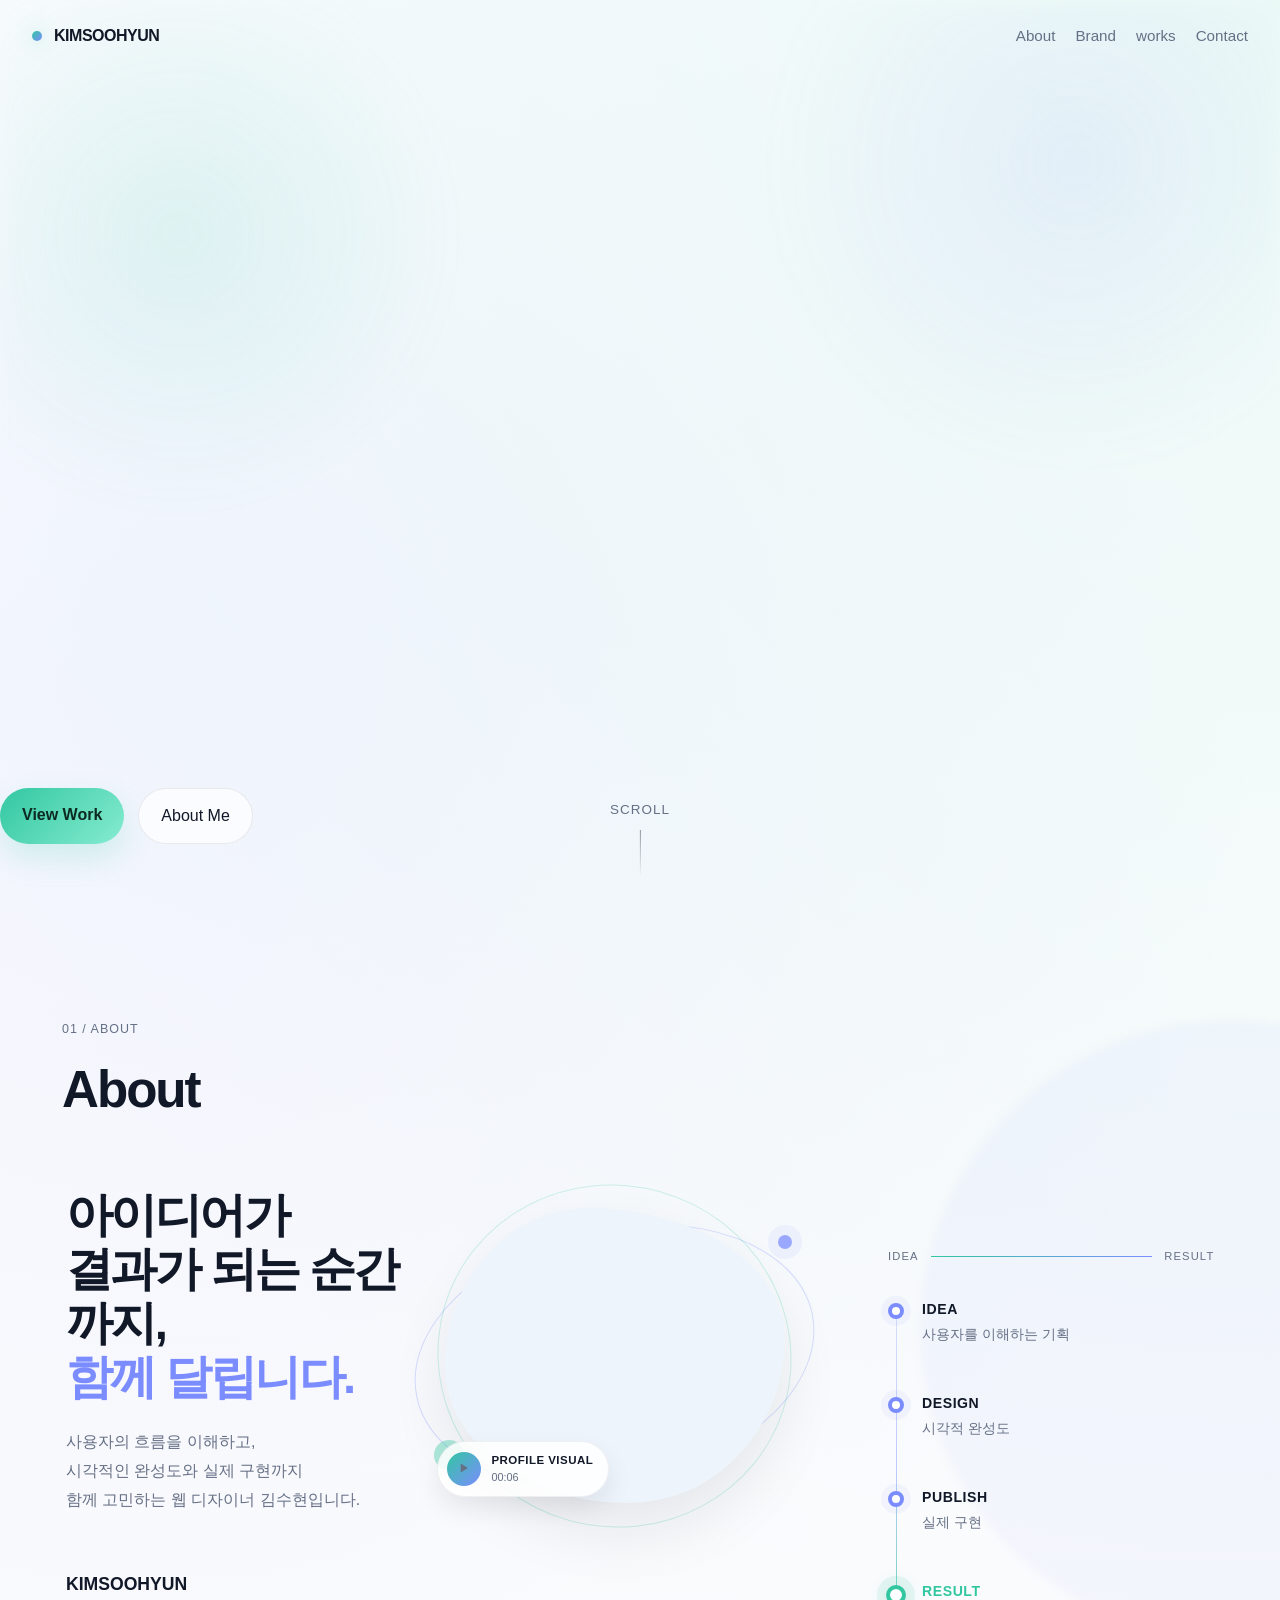
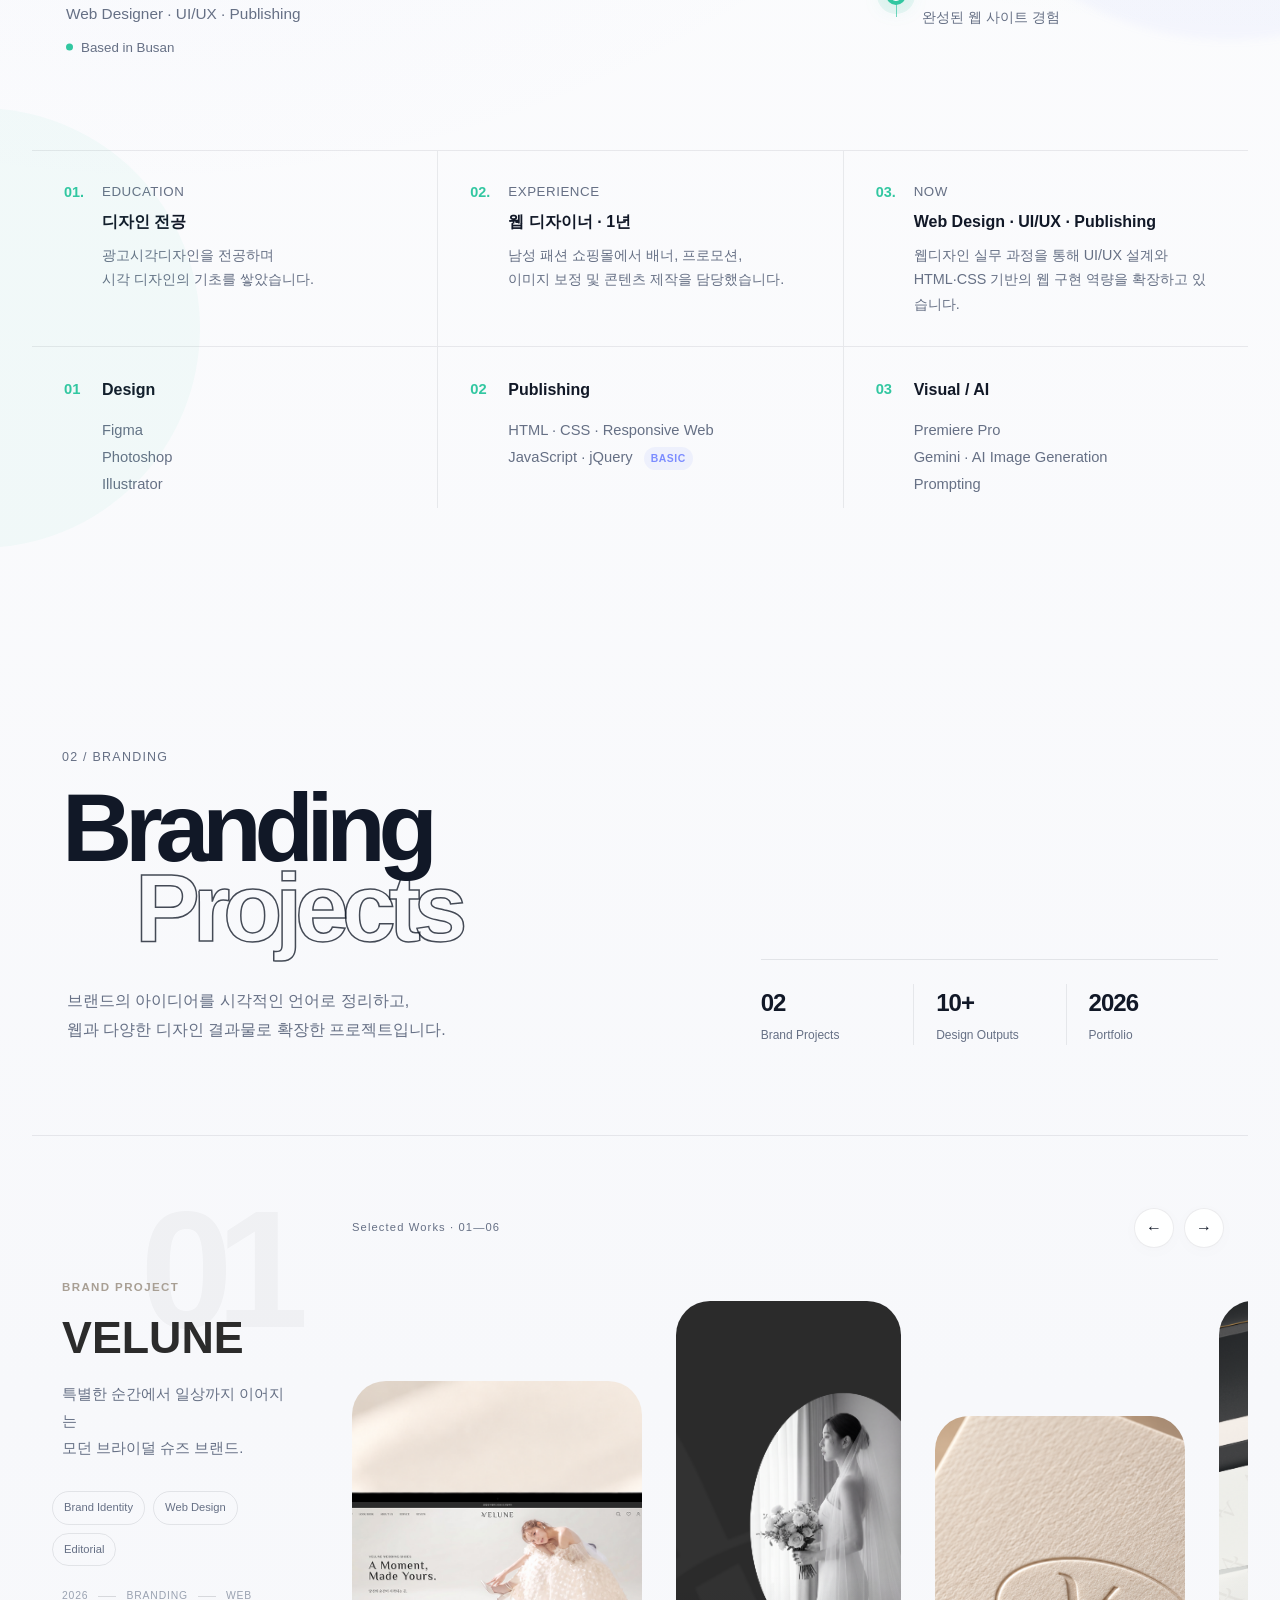
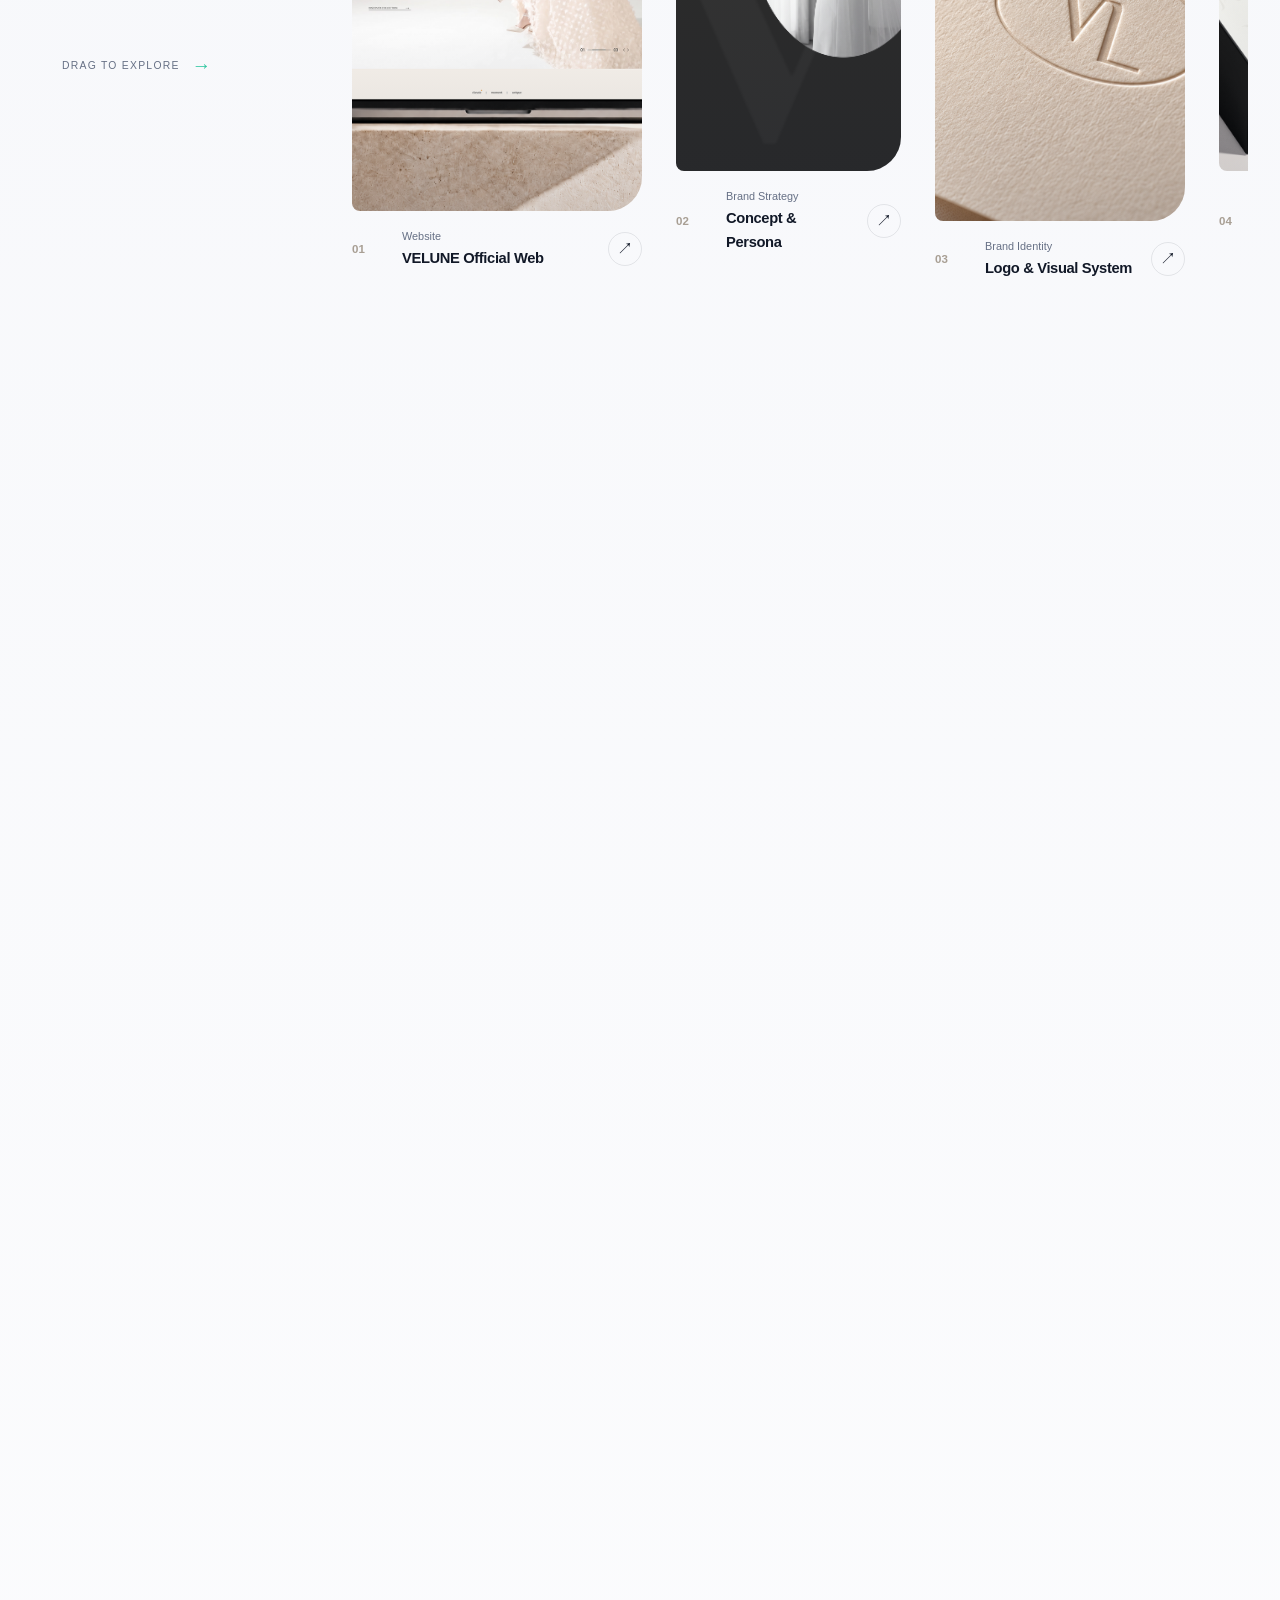
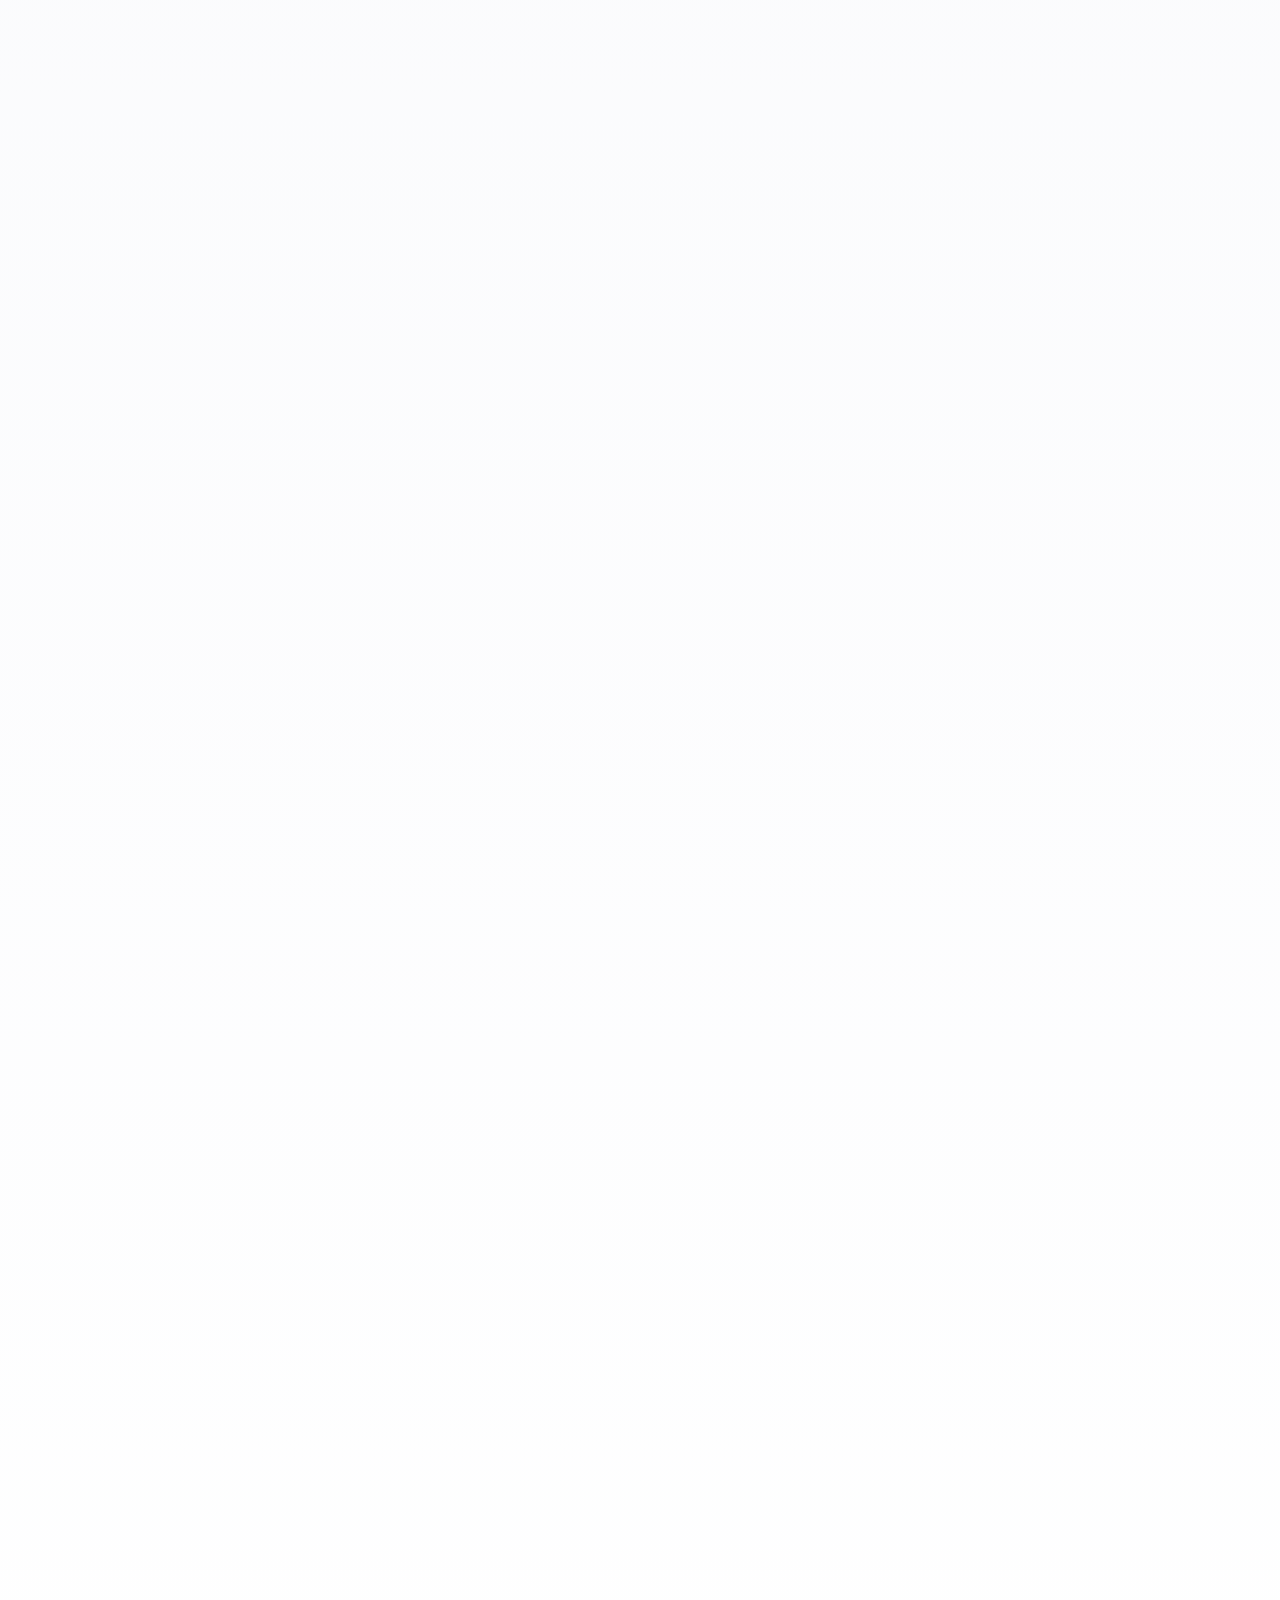
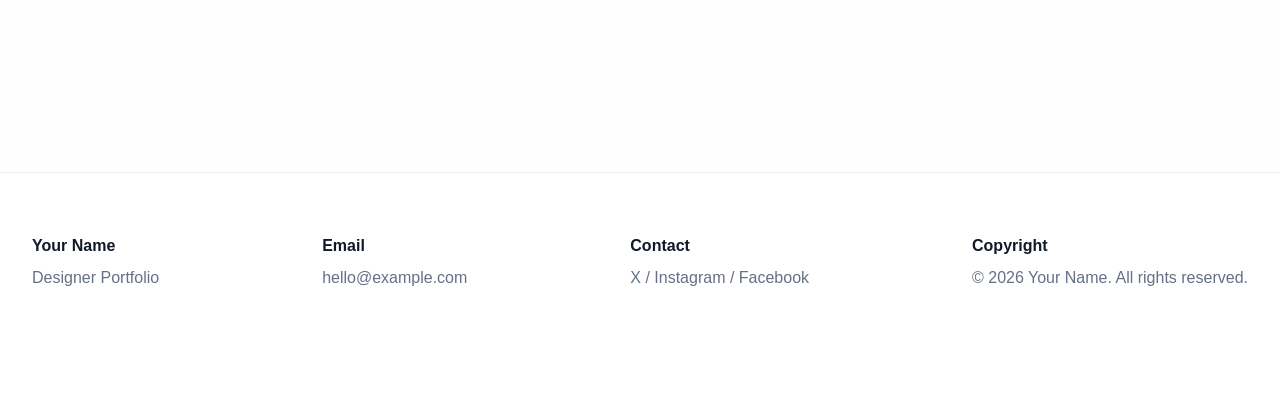
==== commit 5d88b500: "Add files via upload" ====
--- a/index.html
+++ b/index.html
@@ -726,143 +726,159 @@
       </div>
     </section>
 
-    <section class="section" id="works">
+    <section class="section visual-content-section" id="works">
       <div class="container">
-        <div class="section-head reveal reveal-scale">
-          <div>
-            <!-- <span class="eyebrow">포스터, 배너, 카드뉴스, 릴스·영상 작업을 구성/span> -->
-            <h2>Visual Content</h2>
+
+        <!-- =========================
+      VISUAL CONTENT INTRO
+    ========================== -->
+        <div class="branding-intro visual-intro reveal reveal-scale">
+
+          <div class="branding-title-wrap">
+            <span class="branding-index">03 / VISUAL CONTENT</span>
+
+            <h2>
+              Visual
+              <span>Content</span>
+            </h2>
+
+            <p>
+              카드뉴스와 포스터 등 다양한 형태의 비주얼 콘텐츠를 통해<br>
+              정보와 메시지를 효과적으로 전달한 디자인 작업입니다.
+            </p>
           </div>
-          <!-- <p>
-            정지형 비주얼 작업은 한 줄 안에서 함께 보여주고, 영상 작업은 별도 행으로 분리해 흐름이 자연스럽도록 정리했습니다.
-          </p> -->
+
+          <div class="branding-summary visual-summary">
+            <div>
+              <strong>02</strong>
+              <span>Categories</span>
+            </div>
+
+            <div>
+              <strong>04</strong>
+              <span>Selected Works</span>
+            </div>
+
+            <div>
+              <strong>2026</strong>
+              <span>Portfolio</span>
+            </div>
+          </div>
+
         </div>
+
+
 
         <div class="works-stack">
           <section class="card work-row reveal reveal-scale">
             <div class="work-row-head">
               <div>
-                <h3>Posters · Banners · Card News</h3>
-                <p>포스터, 디지털 배너, 카드뉴스를 팝업을 통해 자세히 확인하실 수 있습니다.</p>
+                <h3>Card News · Poster</h3>
+                <p>카드뉴스와 포스터 작업을 클릭해 자세한 디자인을 확인하실 수 있습니다.</p>
               </div>
-              <div class="slider-controls">
+              <!-- 슬라이더 버튼 -->
+              <!-- <div class="slider-controls">
                 <button class="slider-btn" type="button" data-slider-prev="visualTrack">←</button>
                 <button class="slider-btn" type="button" data-slider-next="visualTrack">→</button>
-              </div>
-            </div>
-            <div class="thumb-track slider-track" id="visualTrack">
-              <!-- poster / banner / cardnews / reels 모달 전용 큰 이미지는 data-modal-media="assets/img/원하는파일.jpg" 로 직접 지정 -->
-              <!-- 카드별 모달 비율은 data-modal-ratio="가로 / 세로" 형식으로 지정: 예) 1200 / 628, 1 / 1, 9 / 16, 1080 / 1350 -->
+              </div> -->
+            </div>
+            <div class="thumb-track slider-track visual-track" id="visualTrack">
+
+              <!-- =========================
+       01 CARD NEWS
+  ========================== -->
+              <article class="cardnews-thumb thumb-card modal-card" data-modal-type="cardnews"
+                data-modal-label="Card News" data-modal-title="영화 속 색이 만드는 분위기"
+                data-modal-description="영화 속 동일한 장면도 색감에 따라 전혀 다른 감정으로 느껴질 수 있다는 점에 주목한 카드뉴스입니다. 따뜻한 색과 차가운 색을 비교하며 색이 장면의 분위기와 감정 전달에 미치는 영향을 시각적으로 구성했습니다." data-modal-role="Card News Design"
+                data-modal-tools="Figma" data-modal-summary="주제에 맞는 비주얼과 정보 흐름을 고려해 제작한 카드뉴스입니다."
+                data-modal-tags="Color, Mood, Visual Storytelling"
+                data-modal-images="assets/img/CardNews1.png|assets/img/CardNews1-2.png|assets/img/CardNews1-3.png|assets/img/CardNews1-4.png|assets/img/CardNews1-5.png|assets/img/CardNews1-6.png|assets/img/CardNews1-7.png"
+                data-modal-ratio="1 / 1">
+
+                <div class="visual-media">
+                  <img src="assets/img/CardNews1.png" alt="Card News Project 01">
+                </div>
+
+                <div class="visual-card-info">
+                  <small>CARD NEWS</small>
+                  <strong>영화 속 색이 만드는 분위기</strong>
+                  <p>Color · Mood Storytelling</p>
+                </div>
+
+              </article>
+
+
+              <!-- =========================
+       02 CARD NEWS
+  ========================== -->
+              <article class="cardnews-thumb thumb-card modal-card" data-modal-type="cardnews"
+                data-modal-label="Card News" data-modal-title="말은 같아도, 감정은 달라요."
+                data-modal-description="같은 의미의 말도 표현 방식과 말투에 따라 상대가 받아들이는 감정이 달라질 수 있다는 주제를 담은 카드뉴스입니다. 일상적인 대화 사례를 비교해 보다 부드럽고 긍정적인 커뮤니케이션 방법을 쉽게 이해할 수 있도록 구성했습니다." data-modal-role="Card News Design"
+                data-modal-tools="Figma" data-modal-summary="페이지별 정보 위계를 조절해 자연스럽게 읽히도록 구성했습니다."
+                data-modal-tags="Words, Tone, Message"
+                data-modal-images="assets/img/CardNews2.png|assets/img/CardNews2-2.png|assets/img/CardNews2-3.png|assets/img/CardNews2-4.png"
+                data-modal-ratio="1 / 1">
+
+                <div class="visual-media">
+                  <img src="assets/img/CardNews2.png" alt="Card News Project 02">
+                </div>
+
+                <div class="visual-card-info">
+                  <small>CARD NEWS</small>
+                  <strong>말은 같아도, 감정은 달라요.</strong>
+                  <p>Words · Tone Communication</p>
+                </div>
+
+              </article>
+
+
+              <!-- =========================
+       03 CARD NEWS
+  ========================== -->
+              <article class="cardnews-thumb thumb-card modal-card" data-modal-type="cardnews"
+                data-modal-label="Card News" data-modal-title="못난이 과일"
+                data-modal-description="모양이 고르지 않다는 이유로 상품성이 낮게 평가되는 못난이 과일의 가치를 친근하게 전달하는 카드뉴스입니다. 문제 제기부터 못난이 과일의 특징과 장점, 상품 소개까지 자연스럽게 이어지도록 밝은 컬러와 그래픽 요소를 활용해 구성했습니다." data-modal-role="Card News Design"
+                data-modal-tools="Figma" data-modal-summary="컬러와 그래픽 요소를 활용해 콘텐츠의 주목도를 높였습니다."
+                data-modal-tags="Brand Story, Promotion, Friendly"
+                data-modal-images="assets/img/CardNews3.png|assets/img/CardNews3-2.png|assets/img/CardNews3-3.png|assets/img/CardNews3-4.png"
+                data-modal-ratio="1 / 1">
+
+                <div class="visual-media">
+                  <img src="assets/img/CardNews3.png" alt="Card News Project 03">
+                </div>
+
+                <div class="visual-card-info">
+                  <small>CARD NEWS</small>
+                  <strong>못난이 과일</strong>
+                  <p>Product · Brand Story</p>
+                </div>
+
+              </article>
+
+
+              <!-- =========================
+       04 POSTER
+  ========================== -->
               <article class="poster-thumb thumb-card modal-card" data-modal-type="poster"
-                data-modal-label="Poster Project" data-modal-title="Poster Series A"
-                data-modal-description="이벤트 홍보용 포스터 시리즈입니다. 타이포그래피와 무드 중심의 키비주얼 작업입니다." data-modal-role="Poster Design"
-                data-modal-tools="Photoshop, Illustrator"
-                data-modal-summary="전시/행사 성격의 키비주얼 포스터 시리즈입니다. 메인 타이포와 무드 중심 그래픽으로 메시지를 압축해 전달합니다."
-                data-modal-meta1-label="Format" data-modal-meta1-value="A2 Poster / Digital Adaptation"
-                data-modal-meta2-label="Client" data-modal-meta2-value="Brand Campaign" data-modal-meta3-label="Year"
-                data-modal-meta3-value="2026" data-modal-meta4-label="Concept"
-                data-modal-meta4-value="Bold Type / Minimal Mood" data-modal-tags="Typography, Campaign, Key Visual"
-                data-modal-note-title="Editable Note"
-                data-modal-note="이 영역은 포스터 전용 메모 박스입니다. 전시 개요, 인쇄 사양, 제작 포인트 등으로 자유롭게 수정하면 됩니다."
-                data-modal-video="Poster motion teaser area" data-modal-link="https://example.com"
+                data-modal-label="Poster Project" data-modal-title="Poster Project"
+                data-modal-description="키비주얼과 타이포그래피를 중심으로 제작한 포스터 디자인입니다." data-modal-role="Poster Design"
+                data-modal-tools="Photoshop, Illustrator" data-modal-summary="주제의 분위기와 메시지를 하나의 비주얼로 전달하는 포스터 작업입니다."
+                data-modal-tags="Poster, Typography, Key Visual"
                 data-modal-media="assets/img/poster_thumbnail_sample.jpg" data-modal-ratio="3 / 4">
-                <video class="thumb-video" muted loop playsinline preload="metadata">
-                  <source src="assets/video/poster.mp4" type="video/mp4" />
-                </video>
-                <div class="thumb-overlay"><strong>Poster Series A</strong><span>Campaign / Event Visual</span></div>
-              </article>
-
-              <article class="poster-thumb thumb-card modal-card" data-modal-type="poster" data-modal-label="Poster"
-                data-modal-title="Poster Series B" data-modal-description="브랜드 포스터 시리즈입니다."
-                data-modal-role="Poster Design" data-modal-tools="Photoshop"
-                data-modal-summary="브랜드 무드를 중심으로 전개한 포스터 시리즈입니다." data-modal-meta1-label="Format"
-                data-modal-meta1-value="B1 / SNS Poster" data-modal-meta2-label="Client"
-                data-modal-meta2-value="Brand Promotion" data-modal-meta3-label="Year" data-modal-meta3-value="2026"
-                data-modal-meta4-label="Concept" data-modal-meta4-value="Graphic Mood"
-                data-modal-tags="Poster, Branding" data-modal-note-title="Editable Note"
-                data-modal-note="포스터 프로젝트 설명을 여기서 직접 바꿀 수 있습니다." data-modal-video="Poster preview"
-                data-modal-link="https://example.com" data-modal-media="assets/img/poster_thumbnail_sample.jpg"
-                data-modal-ratio="5 / 7">
-                <video class="thumb-video" muted loop playsinline preload="metadata">
-                  <source src="assets/video/poster.mp4" type="video/mp4" />
-                </video>
-                <div class="thumb-overlay"><strong>Poster Series B</strong><span>Brand / Promotion</span></div>
-              </article>
-
-              <article class="ad-thumb thumb-card modal-card" data-modal-type="banner" data-modal-label="Banner Project"
-                data-modal-title="Banner Set A" data-modal-description="디지털 배너 광고 세트입니다."
-                data-modal-role="Banner Design" data-modal-tools="Photoshop, Figma"
-                data-modal-summary="퍼포먼스 배너와 SNS용 변형 소재를 함께 설계한 배너 세트입니다." data-modal-meta1-label="Platform"
-                data-modal-meta1-value="Meta / Web / App" data-modal-meta2-label="Campaign"
-                data-modal-meta2-value="Seasonal Promotion" data-modal-meta3-label="Size"
-                data-modal-meta3-value="1080x1080 / 1200x628" data-modal-meta4-label="Placement"
-                data-modal-meta4-value="Feed / Display / Landing" data-modal-tags="Banner, Performance, SNS"
-                data-modal-note-title="Editable Note" data-modal-note="배너는 플랫폼, 사이즈, CTA 방향 등을 이 박스에서 자유롭게 수정하면 됩니다."
-                data-modal-video="Banner motion preview" data-modal-link="https://example.com"
-                data-modal-media="assets/img/banner_sample.jpeg" data-modal-ratio="1200 / 628">
-                <video class="thumb-video" muted loop playsinline preload="metadata">
-                  <source src="assets/video/ad_sample_01.mp4" type="video/mp4" />
-                </video>
-                <div class="thumb-overlay"><strong>Banner Set A</strong><span>Digital Ad System</span></div>
-              </article>
-
-              <article class="ad-thumb thumb-card modal-card" data-modal-type="banner" data-modal-label="Banner"
-                data-modal-title="Banner Set B" data-modal-description="프로모션 웹 배너 세트입니다."
-                data-modal-role="Banner Design" data-modal-tools="Photoshop" data-modal-summary="웹 프로모션 메인/서브 배너 세트입니다."
-                data-modal-meta1-label="Platform" data-modal-meta1-value="Website" data-modal-meta2-label="Campaign"
-                data-modal-meta2-value="Promotion" data-modal-meta3-label="Size"
-                data-modal-meta3-value="PC / Mobile Responsive" data-modal-meta4-label="Placement"
-                data-modal-meta4-value="Hero / Mid Banner" data-modal-tags="Banner, Web"
-                data-modal-note-title="Editable Note" data-modal-note="배너 프로젝트 설명을 이 텍스트로 바꾸면 됩니다."
-                data-modal-video="Banner motion preview" data-modal-link="https://example.com"
-                data-modal-media="assets/img/banner_sample.jpeg">
-                <video class="thumb-video" muted loop playsinline preload="metadata">
-                  <source src="assets/video/ad_sample_01.mp4" type="video/mp4" />
-                </video>
-                <div class="thumb-overlay"><strong>Banner Set B</strong><span>Web Promotion</span></div>
-              </article>
-
-              <article class="cardnews-thumb thumb-card modal-card" data-modal-type="cardnews"
-                data-modal-label="Card News Project" data-modal-title="Card News Series A"
-                data-modal-description="브랜드 메시지를 카드뉴스 형식으로 재구성한 시리즈입니다. 모달에서 여러 장의 카드뉴스를 순서대로 확인할 수 있습니다."
-                data-modal-role="Card News Design" data-modal-tools="Photoshop, Illustrator"
-                data-modal-summary="인스타그램 캐러셀 형식의 카드뉴스입니다. 첫 장에서 주제를 제시하고 뒤로 갈수록 정보 흐름이 이어지도록 구성했습니다."
-                data-modal-meta1-label="Topic" data-modal-meta1-value="Brand Story" data-modal-meta2-label="Pages"
-                data-modal-meta2-value="7 Pages" data-modal-meta3-label="Flow"
-                data-modal-meta3-value="Cover → Info → CTA" data-modal-meta4-label="Style"
-                data-modal-meta4-value="Editorial Carousel" data-modal-tags="Card News, Carousel, Storytelling"
-                data-modal-note-title="Editable Note"
-                data-modal-note="카드뉴스는 페이지 흐름, 표지 방향, 정보 구성 방식 등을 이 박스에서 자유롭게 수정할 수 있습니다."
-                data-modal-video="Card news preview" data-modal-link="https://example.com"
-                data-modal-images="assets/img/CardNews1.png|assets/img/CardNews2.png|assets/img/CardNews3.png|assets/img/CardNews4.png|assets/img/CardNews5.png|assets/img/CardNews6.png|assets/img/CardNews7.png"
-                data-modal-ratio="4 / 5">
-                <div class="thumb-image">
-                  <img src="assets/img/CardNews1.png" alt="card news">
-                </div>
-                <div class="thumb-overlay"><strong>Card News Series A</strong><span>Brand Story / Slide Deck</span>
-                </div>
-              </article>
-
-              <article class="cardnews-thumb thumb-card modal-card" data-modal-type="cardnews"
-                data-modal-label="Card News" data-modal-title="Card News Series B"
-                data-modal-description="프로모션 콘텐츠를 정보형 카드뉴스로 정리한 작업입니다." data-modal-role="Card News Design"
-                data-modal-tools="Photoshop, Figma" data-modal-summary="정보 전달 중심의 프로모션 카드뉴스입니다."
-                data-modal-meta1-label="Topic" data-modal-meta1-value="Promotion" data-modal-meta2-label="Pages"
-                data-modal-meta2-value="7 Pages" data-modal-meta3-label="Flow"
-                data-modal-meta3-value="Intro → Detail → CTA" data-modal-meta4-label="Style"
-                data-modal-meta4-value="Clean Info Layout" data-modal-tags="Promotion, Information"
-                data-modal-note-title="Editable Note" data-modal-note="카드뉴스 프로젝트용 자유 메모 영역입니다."
-                data-modal-video="Card news preview" data-modal-link="https://example.com"
-                data-modal-images="assets/img/CardNews1.png|assets/img/CardNews2.png|assets/img/CardNews3.png|assets/img/CardNews4.png|assets/img/CardNews5.png|assets/img/CardNews6.png|assets/img/CardNews7.png">
-                <div class="thumb-image">
-                  <img src="assets/img/CardNews1.png" alt="card news">
-                </div>
-                <div class="thumb-overlay"><strong>Card News Series B</strong><span>Promotion / Information</span></div>
-              </article>
-
-
-
-
+
+                <div class="visual-media">
+                  <video class="thumb-video" muted loop playsinline preload="metadata">
+                    <source src="assets/video/poster.mp4" type="video/mp4">
+                  </video>
+                </div>
+
+                <div class="visual-card-info">
+                  <small>POSTER</small>
+                  <strong>Poster Project</strong>
+                  <p>Typography · Key Visual</p>
+                </div>
+
+              </article>
 
             </div>
           </section>
@@ -873,6 +889,7 @@
                 <h3>Reels & Videos</h3>
                 <p>릴스, 숏폼, 모션 중심 작업물로 영상에 마우스를 가져가면 영상이 플레이 됩니다.</p>
               </div>
+              <!-- 슬라이더 버튼 -->
               <div class="slider-controls">
                 <button class="slider-btn" type="button" data-slider-prev="videoTrack">←</button>
                 <button class="slider-btn" type="button" data-slider-next="videoTrack">→</button>
@@ -1013,7 +1030,6 @@
             </div>
           </section>
         </div>
-      </div>
     </section>
   </main>
 
@@ -1032,18 +1048,60 @@
       <button class="modal-close" type="button" aria-label="닫기">✕</button>
       <div class="modal-content">
         <div class="modal-gallery">
-          <div class="modal-hero-wrap">
-            <button class="modal-nav modal-nav-prev" id="modalPrev" type="button" aria-label="이전 이미지">←</button>
-            <div class="modal-hero-media" id="modalHeroMedia">Main Preview</div>
-            <button class="modal-nav modal-nav-next" id="modalNext" type="button" aria-label="다음 이미지">→</button>
-            <div class="modal-page-indicator" id="modalPageIndicator">1 / 1</div>
-          </div>
-          <div class="modal-thumbs" id="modalThumbs">
-            <div class="modal-thumb">Mockup 01</div>
-            <div class="modal-thumb">Mockup 02</div>
-            <div class="modal-thumb">Wireframe</div>
-          </div>
-        </div>
+
+  <!-- 메인 이미지 -->
+  <div class="modal-hero-wrap">
+    <div class="modal-hero-media" id="modalHeroMedia">
+      Main Preview
+    </div>
+  </div>
+
+
+  <!-- 이미지 아래 컨트롤 -->
+  <div class="modal-gallery-controls" id="modalGalleryControls">
+
+    <button
+      class="modal-nav modal-nav-prev"
+      id="modalPrev"
+      type="button"
+      aria-label="이전 이미지">
+      ←
+    </button>
+
+
+    <div class="modal-progress-area">
+
+      <span
+        class="modal-page-indicator"
+        id="modalPageIndicator">
+        01 / 01
+      </span>
+
+      <div class="modal-progress">
+        <span
+          class="modal-progress-fill"
+          id="modalProgressFill">
+        </span>
+      </div>
+
+    </div>
+
+
+    <button
+      class="modal-nav modal-nav-next"
+      id="modalNext"
+      type="button"
+      aria-label="다음 이미지">
+      →
+    </button>
+
+  </div>
+
+
+  <!-- 썸네일 -->
+  <div class="modal-thumbs" id="modalThumbs"></div>
+
+</div>
 
         <div class="modal-body" id="modalDynamicBody"></div>
       </div>
@@ -1102,30 +1160,55 @@
   </template>
 
   <template id="modalTemplateCardnews">
-    <span class="modal-type-badge" data-field="badgeLabel">Card News Project</span>
-    <div class="modal-summary-card">
-      <strong data-field="title">Project Title</strong>
-      <p data-field="description">Project description</p>
-    </div>
-
-    <div class="modal-meta-card">
-      <strong>Tools</strong>
-      <span data-field="tools">Photoshop, Figma</span>
-    </div>
-
-    </div>
-
-    <div>
-      <strong style="display:block; margin-bottom:10px;">Keywords</strong>
-      <div class="modal-tag-list" data-list="tags"></div>
-    </div>
-
-    <div class="modal-actions">
-      <!-- <a class="modal-link" id="modalLink" href="#" target="_blank" rel="noreferrer noopener">Visit Website</a> -->
-      <a class="modal-action-link" id="modalSubLink" href="#" target="_blank" rel="noreferrer noopener">View
-        Campaign</a>
-    </div>
-  </template>
+
+  <div class="cardnews-modal-info">
+
+    <span class="cardnews-modal-label">
+      01 — <span data-field="badgeLabel">CARD NEWS</span>
+    </span>
+
+
+    <div class="cardnews-modal-summary">
+
+      <strong data-field="title">
+        Project Title
+      </strong>
+
+      <p data-field="description">
+        Project description
+      </p>
+
+    </div>
+
+
+    <div class="cardnews-modal-line"></div>
+
+
+    <div class="cardnews-modal-meta">
+
+      <strong>TOOLS</strong>
+
+      <span data-field="tools">
+        Figma
+      </span>
+
+    </div>
+
+
+    <div class="cardnews-modal-meta">
+
+      <strong>KEYWORDS</strong>
+
+      <div
+        class="modal-tag-list"
+        data-list="tags">
+      </div>
+
+    </div>
+
+  </div>
+
+</template>
 
   <template id="modalTemplateReels">
     <span class="modal-type-badge" data-field="badgeLabel">Reels · Video Project</span>
--- a/assets/css/style.css
+++ b/assets/css/style.css
@@ -0,0 +1,3470 @@
+@font-face {
+    font-family: 'Pretendard';
+    src: url('https://cdn.jsdelivr.net/gh/projectnoonnu/pretendard@1.0/Pretendard-Thin.woff2') format('woff2');
+    font-weight: 100;
+    font-display: swap;
+}
+
+@font-face {
+    font-family: 'Pretendard';
+    src: url('https://cdn.jsdelivr.net/gh/projectnoonnu/pretendard@1.0/Pretendard-ExtraLight.woff2') format('woff2');
+    font-weight: 200;
+    font-display: swap;
+}
+
+@font-face {
+    font-family: 'Pretendard';
+    src: url('https://cdn.jsdelivr.net/gh/projectnoonnu/pretendard@1.0/Pretendard-Light.woff2') format('woff2');
+    font-weight: 300;
+    font-display: swap;
+}
+
+@font-face {
+    font-family: 'Pretendard';
+    src: url('https://cdn.jsdelivr.net/gh/projectnoonnu/pretendard@1.0/Pretendard-Regular.woff2') format('woff2');
+    font-weight: 400;
+    font-display: swap;
+}
+
+@font-face {
+    font-family: 'Pretendard';
+    src: url('https://cdn.jsdelivr.net/gh/projectnoonnu/pretendard@1.0/Pretendard-Medium.woff2') format('woff2');
+    font-weight: 500;
+    font-display: swap;
+}
+
+@font-face {
+    font-family: 'Pretendard';
+    src: url('https://cdn.jsdelivr.net/gh/projectnoonnu/pretendard@1.0/Pretendard-SemiBold.woff2') format('woff2');
+    font-weight: 600;
+    font-display: swap;
+}
+
+@font-face {
+    font-family: 'Pretendard';
+    src: url('https://cdn.jsdelivr.net/gh/projectnoonnu/pretendard@1.0/Pretendard-Bold.woff2') format('woff2');
+    font-weight: 700;
+    font-display: swap;
+}
+
+@font-face {
+    font-family: 'Pretendard';
+    src: url('https://cdn.jsdelivr.net/gh/projectnoonnu/pretendard@1.0/Pretendard-ExtraBold.woff2') format('woff2');
+    font-weight: 800;
+    font-display: swap;
+}
+
+@font-face {
+    font-family: 'Pretendard';
+    src: url('https://cdn.jsdelivr.net/gh/projectnoonnu/pretendard@1.0/Pretendard-Black.woff2') format('woff2');
+    font-weight: 900;
+    font-display: swap;
+}
+
+:root {
+  --bg: #f7f8fb;
+  --bg-soft: #ffffff;
+  --surface: rgba(255, 255, 255, 0.82);
+  --surface-strong: rgba(255, 255, 255, 0.96);
+  --text: #111827;
+  --text-muted: #667085;
+  --line: rgba(17, 24, 39, 0.09);
+  --accent: #32c7a1;
+  --accent-2: #7b8cff;
+  --velune: #A89F94;
+  --velune-font: "Philosopher", sans-serif;
+  --gground: #556BFF;
+  --gground-font: 'Pretendard' sans-serif;
+  --shadow: 0 18px 50px rgba(15, 23, 42, 0.08);
+  --radius-lg: 28px;
+  --radius-md: 20px;
+  --radius-sm: 14px;
+  --container: min(1600px, calc(100% - 64px));
+  --transition: 320ms cubic-bezier(.2, .8, .2, 1);
+  --nav-h: 84px;
+}
+
+* {
+  box-sizing: border-box;
+}
+
+html {
+  scroll-behavior: auto;
+}
+
+body {
+  margin: 0;
+  font-family: -apple-system, BlinkMacSystemFont, "Segoe UI", Roboto, "Noto Sans KR", sans-serif;
+  background:
+    radial-gradient(circle at top right, rgba(50, 199, 161, 0.09), transparent 24%),
+    radial-gradient(circle at 12% 10%, rgba(123, 140, 255, 0.08), transparent 18%),
+    linear-gradient(180deg, #ffffff 0%, #f7f8fb 44%, #ffffff 100%);
+  color: var(--text);
+  line-height: 1.6;
+  overflow-x: hidden;
+}
+
+img,
+video {
+  display: block;
+  max-width: 100%;
+}
+
+a {
+  color: inherit;
+  text-decoration: none;
+}
+
+button {
+  font: inherit;
+}
+
+.container {
+  width: var(--container);
+  margin: 0 auto;
+}
+
+.section {
+  padding: 120px 0;
+  position: relative;
+  scroll-margin-top: calc(var(--nav-h) + 24px);
+}
+
+.eyebrow {
+  display: inline-flex;
+  align-items: center;
+  gap: 8px;
+  padding: 8px 14px;
+  border: 1px solid var(--line);
+  border-radius: 999px;
+  color: #111827;
+  font-size: 0.875rem;
+  letter-spacing: 0.02em;
+  background: rgba(255, 255, 255, 0.72);
+  /* background: #86ecd0; */
+  backdrop-filter: blur(10px);
+  box-shadow: 0 8px 20px rgba(15, 23, 42, 0.04);
+}
+
+.section-head {
+  display: flex;
+  justify-content: space-between;
+  align-items: end;
+  gap: 24px;
+  margin-bottom: 40px;
+}
+
+.section-head h2 {
+  margin: 14px 0 0;
+  font-size: clamp(2rem, 4vw, 3.5rem);
+  line-height: 1.4;
+  letter-spacing: -0.04em;
+  padding-left: 30px;
+}
+
+.section-head p {
+  max-width: 540px;
+  color: var(--text-muted);
+  margin: 0;
+}
+
+.site-header {
+  position: fixed;
+  inset: 0 0 auto 0;
+  z-index: 50;
+  padding: 18px 0;
+  transition:
+    background var(--transition),
+    border-color var(--transition),
+    backdrop-filter var(--transition),
+    box-shadow var(--transition);
+}
+
+.site-header.scrolled {
+  background: rgba(255, 255, 255, 0.78);
+  border-bottom: 1px solid rgba(17, 24, 39, 0.06);
+  backdrop-filter: blur(16px);
+  box-shadow: 0 10px 30px rgba(15, 23, 42, 0.05);
+}
+
+.nav {
+  width: var(--container);
+  max-width: 1600px;
+  margin: 0 auto;
+  display: flex;
+  align-items: center;
+  justify-content: space-between;
+  gap: 20px;
+}
+
+.brand {
+  font-weight: 700;
+  letter-spacing: -0.03em;
+  font-size: 1rem;
+  display: inline-flex;
+  align-items: center;
+  gap: 12px;
+}
+
+.brand::before {
+  content: "";
+  width: 10px;
+  height: 10px;
+  border-radius: 999px;
+  background: linear-gradient(135deg, var(--accent), var(--accent-2));
+  box-shadow: 0 0 18px rgba(50, 199, 161, 0.35);
+}
+
+.nav-links {
+  display: flex;
+  gap: 20px;
+  align-items: center;
+  color: var(--text-muted);
+  font-size: 0.95rem;
+}
+
+.nav-links a {
+  position: relative;
+  padding: 6px 0;
+  transition: color var(--transition), transform var(--transition);
+}
+
+.nav-links a::after {
+  content: "";
+  position: absolute;
+  left: 0;
+  bottom: 0;
+  width: 100%;
+  height: 1px;
+  background: linear-gradient(90deg, var(--accent), transparent);
+  transform: scaleX(0);
+  transform-origin: left;
+  transition: transform var(--transition);
+}
+
+.nav-links a:hover,
+.nav-links a:focus-visible {
+  color: var(--text);
+  transform: translateY(-1px);
+}
+
+.nav-links a:hover::after,
+.nav-links a:focus-visible::after {
+  transform: scaleX(1);
+}
+
+.hero {
+  min-height: 100svh;
+  display: grid;
+  align-items: end;
+  padding: 118px 0 56px;
+  position: relative;
+  overflow: clip;
+  isolation: isolate;
+}
+
+.hero::before {
+  content: "";
+  position: absolute;
+  inset: 0;
+  background:
+    radial-gradient(circle at 14% 26%, rgba(50, 199, 161, 0.11), transparent 22%),
+    radial-gradient(circle at 84% 18%, rgba(123, 140, 255, 0.10), transparent 24%);
+  filter: blur(10px);
+  pointer-events: none;
+  animation: heroGlow 10s ease-in-out infinite alternate;
+}
+
+.hero-video {
+  position: absolute;
+  inset: 0;
+  width: 100%;
+  height: 100%;
+  object-fit: cover;
+  /* opacity: 0.08; */
+  /* filter: saturate(1.02) contrast(1.02);
+      transform: scale(1.05);
+      animation: heroVideoFloat 16s ease-in-out infinite alternate;
+      background:
+        radial-gradient(circle at 20% 20%, rgba(50, 199, 161, 0.10), transparent 26%),
+        radial-gradient(circle at 78% 24%, rgba(123, 140, 255, 0.12), transparent 24%),
+        linear-gradient(135deg, #ffffff 0%, #f4f7fb 52%, #eef3fb 100%); */
+}
+
+/* .hero-overlay {
+      position: absolute;
+      inset: 0;
+      background:
+        linear-gradient(to bottom, rgba(255, 255, 255, 0.16), rgba(247, 248, 251, 0.92)),
+        linear-gradient(112deg, rgba(255, 255, 255, 0.88) 12%, rgba(255, 255, 255, 0.30) 50%, rgba(247, 248, 251, 0.86) 100%);
+    } */
+
+.hero-gridline {
+  position: absolute;
+  inset: 0;
+  background-image:
+    linear-gradient(rgba(17, 24, 39, 0.04) 1px, transparent 1px),
+    linear-gradient(90deg, rgba(17, 24, 39, 0.04) 1px, transparent 1px);
+  background-size: 72px 72px;
+  opacity: 0.35;
+  mask-image: linear-gradient(to bottom, rgba(0, 0, 0, 0.9), transparent 84%);
+  pointer-events: none;
+}
+
+.hero-inner {
+  position: relative;
+  z-index: 1;
+  width: min(1600px, calc(100% - 64px));
+  margin: 0 auto;
+  display: grid;
+  grid-template-columns: minmax(520px, 0.9fr) minmax(760px, 1.1fr);
+  gap: 56px;
+  align-items: center;
+  justify-content: center;
+}
+
+.hero-copy {
+  max-width: 680px;
+  width: 100%;
+  position: relative;
+  z-index: 2;
+  justify-self: stretch;
+  text-align: left;
+  padding-left: 0;
+}
+
+.hero-copy h1 {
+  margin: 16px 0 20px;
+  font-size: clamp(4.2rem, 7.2vw, 7.9rem);
+  line-height: 0.88;
+  letter-spacing: -0.085em;
+  max-width: 7.4ch;
+  text-wrap: balance;
+}
+
+.hero-line {
+  display: block;
+  overflow: hidden;
+}
+
+.hero-line>span {
+  display: inline-block;
+  line-height: 1.1em;
+  transform: translateY(112%);
+  opacity: 0;
+  animation: heroLineUp 900ms cubic-bezier(.2, .8, .2, 1) forwards;
+}
+
+.hero-line:nth-child(1)>span {
+  animation-delay: 120ms;
+}
+
+.hero-line:nth-child(2)>span {
+  animation-delay: 250ms;
+}
+
+.hero-line:nth-child(3)>span {
+  animation-delay: 380ms;
+}
+
+.hero-copy p {
+  max-width: 52ch;
+  color: var(--text-muted);
+  font-size: clamp(1rem, 1.45vw, 1.14rem);
+  margin: 0 0 32px;
+  opacity: 0;
+  transform: translateY(18px);
+  animation: heroFadeUp 900ms cubic-bezier(.2, .8, .2, 1) 620ms forwards;
+}
+
+.hero-actions {
+  display: flex;
+  gap: 14px;
+  flex-wrap: wrap;
+  opacity: 0;
+  transform: translateY(18px);
+  animation: heroFadeUp 900ms cubic-bezier(.2, .8, .2, 1) 760ms forwards;
+}
+
+.btn {
+  appearance: none;
+  border: 0;
+  border-radius: 999px;
+  padding: 14px 22px;
+  cursor: pointer;
+  transition: transform var(--transition), opacity var(--transition), background var(--transition), border-color var(--transition), box-shadow var(--transition);
+}
+
+.btn:hover {
+  transform: translateY(-2px);
+}
+
+.btn-primary {
+  background: linear-gradient(135deg, var(--accent), #86ecd0);
+  color: #0d2a22;
+  font-weight: 700;
+  box-shadow: 0 14px 30px rgba(50, 199, 161, 0.18);
+}
+
+.btn-primary:hover {
+  box-shadow: 0 20px 34px rgba(50, 199, 161, 0.24);
+}
+
+.btn-secondary {
+  background: rgba(255, 255, 255, 0.7);
+  color: var(--text);
+  border: 1px solid rgba(17, 24, 39, 0.08);
+  backdrop-filter: blur(12px);
+}
+
+.hero-visual {
+  position: relative;
+  min-height: 720px;
+  width: 100%;
+  display: grid;
+  align-items: center;
+  justify-self: stretch;
+  opacity: 0;
+  transform: translateY(22px) scale(0.985);
+  animation: heroFadeUpScale 1100ms cubic-bezier(.2, .8, .2, 1) 380ms forwards;
+}
+
+.hero-frame {
+  position: relative;
+  min-height: 720px;
+  width: 100%;
+  border-radius: 38px;
+  border: 1px solid rgba(17, 24, 39, 0.07);
+  background:
+    linear-gradient(160deg, rgba(255, 255, 255, 0.88), rgba(255, 255, 255, 0.62)),
+    rgba(255, 255, 255, 0.88);
+  overflow: hidden;
+  box-shadow: 0 26px 80px rgba(15, 23, 42, 0.09);
+  backdrop-filter: blur(20px);
+}
+
+.hero-frame::before {
+  content: "";
+  position: absolute;
+  inset: 0;
+  background:
+    linear-gradient(135deg, rgba(50, 199, 161, 0.08), transparent 34%),
+    linear-gradient(220deg, rgba(123, 140, 255, 0.08), transparent 28%);
+  pointer-events: none;
+}
+
+.hero-frame::after {
+  content: "";
+  position: absolute;
+  inset: 18px;
+  border-radius: 26px;
+  border: 1px solid rgba(17, 24, 39, 0.05);
+  pointer-events: none;
+}
+
+.hero-stack {
+  position: absolute;
+  inset: 0;
+  padding: 30px;
+  display: grid;
+  grid-template-columns: minmax(0, 1.08fr) minmax(280px, 0.82fr);
+  grid-template-rows: minmax(0, 1.12fr) minmax(0, 0.88fr);
+  gap: 18px;
+}
+
+.hero-panel {
+  position: relative;
+  border-radius: 26px;
+  overflow: hidden;
+  border: 1px solid rgba(17, 24, 39, 0.06);
+  background:
+    radial-gradient(circle at 20% 20%, rgba(50, 199, 161, 0.12), transparent 26%),
+    radial-gradient(circle at 78% 24%, rgba(123, 140, 255, 0.14), transparent 24%),
+    linear-gradient(135deg, #ffffff 0%, #f3f6fb 52%, #eef2f8 100%);
+  box-shadow: 0 18px 40px rgba(15, 23, 42, 0.08);
+  transition: transform 600ms cubic-bezier(.2, .8, .2, 1), border-color var(--transition), box-shadow var(--transition);
+  transform-origin: center;
+}
+
+.hero-panel:hover {
+  transform: translateY(-6px) scale(1.01);
+  border-color: rgba(50, 199, 161, 0.16);
+  box-shadow: 0 24px 50px rgba(15, 23, 42, 0.12);
+}
+
+.hero-panel--primary {
+  grid-column: 1;
+  grid-row: 1 / span 2;
+  min-height: 0;
+  animation: panelFloatA 10s ease-in-out infinite;
+}
+
+.hero-panel--secondary,
+.hero-panel--tertiary {
+  min-height: 0;
+  min-width: 0;
+}
+
+.hero-panel--secondary {
+  animation: panelFloatB 8.5s ease-in-out infinite;
+}
+
+.hero-panel--tertiary {
+  animation: panelFloatC 9.5s ease-in-out infinite;
+}
+
+.hero-panel video,
+.hero-panel img {
+  width: 100%;
+  height: 100%;
+  object-fit: cover;
+  transform: scale(1.02);
+  background:
+    radial-gradient(circle at 20% 20%, rgba(50, 199, 161, 0.16), transparent 26%),
+    radial-gradient(circle at 78% 24%, rgba(123, 140, 255, 0.18), transparent 24%),
+    linear-gradient(135deg, #ffffff 0%, #f3f6fb 52%, #eef2f8 100%);
+}
+
+/* .hero-panel::after {
+  content: "";
+  position: absolute;
+  inset: auto 0 0 0;
+  height: 52%;
+  background: linear-gradient(to top, rgba(255, 255, 255, 0.94), transparent);
+  pointer-events: none;
+} */
+
+.hero-panel-label {
+  position: absolute;
+  left: 18px;
+  right: 18px;
+  bottom: 18px;
+  z-index: 1;
+  display: grid;
+  gap: 4px;
+}
+
+.hero-panel-label strong {
+  font-size: 1.1rem;
+  letter-spacing: -0.03em;
+}
+
+.hero-panel-label span {
+  color: var(--text-muted);
+  font-size: 0.88rem;
+}
+
+.scroll-indicator {
+  position: absolute;
+  bottom: 24px;
+  left: 50%;
+  transform: translateX(-50%);
+  color: var(--text-muted);
+  font-size: 0.84rem;
+  display: flex;
+  flex-direction: column;
+  gap: 10px;
+  align-items: center;
+  z-index: 1;
+  letter-spacing: 0.08em;
+  text-transform: uppercase;
+}
+
+.scroll-indicator::after {
+  content: "";
+  width: 1px;
+  height: 46px;
+  background: linear-gradient(to bottom, rgba(17, 24, 39, 0.45), transparent);
+  animation: flow 1.8s infinite;
+}
+
+.card {
+  /* background: linear-gradient(180deg, rgba(255, 255, 255, 0.92), rgba(255, 255, 255, 0.80)); */
+  /* border: 1px solid rgba(17, 24, 39, 0.06); */
+  /* border-radius: var(--radius-lg); */
+  /* box-shadow: var(--shadow); */
+  overflow: hidden;
+  /* backdrop-filter: blur(18px); */
+}
+
+.tag a {
+  display: block;
+  padding: 8px 10px;
+  border-radius: 999px;
+  background: rgba(255, 255, 255, 0.85);
+  border: 1px solid rgba(17, 24, 39, 0.06);
+  color: var(--text-muted);
+  font-size: 0.85rem;
+}
+
+.tag a:hover {
+  background: var(--accent);
+  color: #fff;
+}
+
+.slider-controls {
+  display: flex;
+  gap: 10px;
+}
+
+.slider-btn {
+  width: 44px;
+  height: 44px;
+  border-radius: 999px;
+  border: 1px solid rgba(17, 24, 39, 0.08);
+  background: rgba(255, 255, 255, 0.88);
+  color: var(--text);
+  cursor: pointer;
+  transition: transform var(--transition), background var(--transition), border-color var(--transition), box-shadow var(--transition);
+  box-shadow: 0 8px 20px rgba(15, 23, 42, 0.05);
+}
+
+.slider-btn:hover {
+  transform: translateY(-2px);
+  background: #ffffff;
+  border-color: rgba(50, 199, 161, 0.22);
+  box-shadow: 0 12px 24px rgba(15, 23, 42, 0.08);
+}
+
+.brand-stack {
+  display: grid;
+  gap: 100px;
+}
+
+.brand-row {
+  padding: 26px;
+  /* display: grid; */
+  grid-template-columns: minmax(250px, 0.34fr) minmax(0, 1fr);
+  gap: 24px;
+  align-items: center;
+}
+
+.brand-info {
+  display: grid;
+  gap: 14px;
+  align-content: center;
+}
+
+.brand-info h3 {
+  margin: 0;
+  font-size: 2rem;
+  letter-spacing: -0.04em;
+}
+
+/* 브랜드별 색상 start */
+/* 이 부분을 지우면 포트폴리오 메인 컬러를 사용하실 수 있습니다. */
+.brand1_color h3 {
+  color: #c4b02a;
+}
+
+.brand1_color .tag a {
+  background-color: #c4b02a;
+  color: #fff;
+}
+
+.brand1_color .tag a:hover {
+  background-color: #a24b1c;
+  color: #fff;
+}
+
+.brand1_color .point-color a {
+  background-color: #a24b1c;
+  color: #fff;
+}
+
+.brand1_color .point-color a:hover {
+  background-color: #c4b02a;
+  color: #fff;
+}
+
+.brand2_color h3 {
+  color: orangered;
+}
+
+.brand2_color .tag a {
+  background-color: orangered;
+  color: #fff;
+}
+
+.brand2_color .tag a:hover {
+  background-color: orange;
+  color: #fff;
+}
+
+.brand2_color .point-color a {
+  background-color: orange;
+  color: #fff;
+}
+
+.brand2_color .point-color a:hover {
+  background-color: orangered;
+  color: #fff;
+}
+
+/* 브랜드별 색상 end */
+
+.brand-info p {
+  margin: 0;
+  color: var(--text-muted);
+}
+
+.brand-meta {
+  display: flex;
+  flex-wrap: wrap;
+  gap: 8px;
+}
+
+.brand-slider-head,
+.work-row-head {
+  display: flex;
+  justify-content: space-between;
+  align-items: end;
+  gap: 16px;
+  margin-bottom: 16px;
+}
+
+.brand-slider-title,
+.work-row-head p {
+  font-size: 0.92rem;
+  color: var(--text-muted);
+  margin: 0;
+}
+
+.brand-track,
+.thumb-track {
+  display: flex;
+  gap: 16px;
+  overflow-x: auto;
+  overflow-y: hidden;
+  scroll-snap-type: x mandatory;
+  scroll-behavior: smooth;
+  scrollbar-width: none;
+  -ms-overflow-style: none;
+  padding-top: 10px;
+  padding-bottom: 6px;
+  -webkit-overflow-scrolling: touch;
+  /* cursor: grab; */
+  user-select: none;
+  -webkit-user-select: none;
+  touch-action: pan-y;
+}
+
+.brand-track.dragging,
+.thumb-track.dragging {
+  cursor: grabbing;
+  scroll-behavior: auto;
+  scroll-snap-type: none;
+}
+
+.brand-track.dragging .thumb-card,
+.thumb-track.dragging .thumb-card {
+  transform: none !important;
+}
+
+.brand-track::-webkit-scrollbar,
+.thumb-track::-webkit-scrollbar {
+  display: none;
+}
+
+.brand-track>*,
+.thumb-track>* {
+  flex: 0 0 auto;
+  scroll-snap-align: start;
+}
+
+.brand-track>.brand-thumb {
+  width: min(360px, 32vw);
+}
+
+.thumb-track>.thumb-card {
+  width: min(280px, 24vw);
+}
+
+.thumb-card {
+  position: relative;
+  border-radius: var(--radius-md);
+  overflow: hidden;
+  /* background: linear-gradient(135deg, rgba(50,199,161,0.10), rgba(123,140,255,0.11)); */
+  /* border: 1px solid rgba(17,24,39,0.06); */
+  transition: transform var(--transition), border-color var(--transition), box-shadow var(--transition);
+  box-shadow: 0 10px 30px rgba(15, 23, 42, 0.05);
+  user-select: none;
+  -webkit-user-select: none;
+  -webkit-user-drag: none;
+}
+
+.ad-thumb,
+.poster-thumb,
+.cardnews-thumb {
+  cursor: pointer;
+}
+
+.poster-thumb {
+  aspect-ratio: 5 / 7;
+}
+
+.ad-thumb {
+  aspect-ratio: 3 / 2;
+}
+
+.reels-thumb {
+  aspect-ratio: 9 / 16;
+}
+
+.cardnews-thumb {
+  aspect-ratio: 4 / 5;
+}
+
+.brand-track .thumb-card {
+  cursor: default;
+}
+
+.brand-thumb {
+  aspect-ratio: 3 / 4;
+}
+
+.thumb-card:hover {
+  transform: translateY(-4px) scale(1.0);
+  border-color: rgba(50, 199, 161, 0.24);
+  box-shadow: 0 18px 36px rgba(15, 23, 42, 0.10);
+}
+
+.thumb-card * {
+  user-select: none;
+  -webkit-user-select: none;
+  -webkit-user-drag: none;
+}
+
+/*.thumb-video,
+ .thumb-image, 
+.thumb-overlay, 
+ .thumb-card video, 
+.thumb-card img {
+  pointer-events: none;
+} */
+
+.thumb-video,
+.thumb-image {
+  position: absolute;
+  inset: 0;
+  width: 100%;
+  /* height: 100%; */
+  object-fit: cover;
+  transition: transform 700ms cubic-bezier(.2, .8, .2, 1), filter 700ms cubic-bezier(.2, .8, .2, 1);
+  /* background:
+        radial-gradient(circle at 20% 20%, rgba(50, 199, 161, 0.18), transparent 26%),
+        radial-gradient(circle at 78% 24%, rgba(123, 140, 255, 0.18), transparent 24%),
+        linear-gradient(135deg, #ffffff 0%, #f3f6fb 52%, #eef2f8 100%); */
+}
+
+.thumb-card:hover .thumb-video,
+.thumb-card:hover .thumb-image {
+  transform: scale(1.06);
+  filter: saturate(1.03) contrast(1.03);
+}
+
+.thumb-card::after {
+  content: "";
+  position: absolute;
+  inset: auto 0 0 0;
+  height: 56%;
+  /* background: linear-gradient(to top, rgba(0, 0, 0, 0.4), transparent); */
+  /* background: linear-gradient(to top, rgba(255, 255, 255, 0.92), transparent); */
+  pointer-events: none;
+}
+
+/* .thumb-card::before {
+      content: "Preview";
+      position: absolute;
+      top: 16px;
+      left: 16px;
+      z-index: 1;
+      padding: 7px 10px;
+      border-radius: 999px;
+      font-size: 0.78rem;
+      letter-spacing: 0.04em;
+      color: var(--text-muted);
+      background: rgba(255, 255, 255, 0.78);
+      border: 1px solid rgba(17, 24, 39, 0.06);
+      backdrop-filter: blur(8px);
+      pointer-events: none;
+    } */
+
+/* .brand-track .thumb-card::before {
+      content: "Slide";
+    } */
+
+.thumb-overlay {
+  position: absolute;
+  inset: auto 0 0 0;
+  padding: 18px;
+  display: grid;
+  gap: 4px;
+  z-index: 1;
+  transform: translateY(4px);
+  transition: transform var(--transition);
+}
+
+.thumb-card:hover .thumb-overlay {
+  transform: translateY(0);
+}
+
+.thumb-overlay strong {
+  font-size: 1rem;
+  letter-spacing: -0.02em;
+  color: #252525;
+  font-weight: 500;
+}
+
+.thumb-overlay span {
+  /* color: var(--text-muted); */
+  color: #252525;
+  font-size: 0.88rem;
+}
+
+.works-stack .thumb-overlay strong,
+.thumb-overlay span {
+  color: #fff;
+}
+
+/* video play */
+.reels-thumb {
+  position: relative;
+  overflow: hidden;
+}
+
+.thumb-video {
+  display: block;
+  width: 100%;
+  /* height: 100%;
+  object-fit: cover; */
+}
+
+.thumb-play-button {
+  position: absolute;
+  top: 50%;
+  left: 50%;
+  z-index: 3;
+  width: 72px;
+  height: 72px;
+  border-radius: 50%;
+  transform: translate(-50%, -50%);
+  background: rgba(255, 255, 255, 0.2);
+  backdrop-filter: blur(8px);
+  -webkit-backdrop-filter: blur(8px);
+  border: 1px solid rgba(255, 255, 255, 0.35);
+  display: flex;
+  align-items: center;
+  justify-content: center;
+  pointer-events: none;
+  opacity: 1;
+  transition: opacity 0.25s ease, transform 0.25s ease;
+}
+
+.thumb-play-icon {
+  display: block;
+  width: 30px;
+  height: 30px;
+  margin-left: 4px;
+  border-top: 15px solid transparent;
+  border-bottom: 15px solid transparent;
+  border-left: 30px solid #ffffff;
+}
+
+.reels-thumb:hover .thumb-play-button,
+.reels-thumb.is-playing .thumb-play-button {
+  opacity: 0;
+  transform: translate(-50%, -50%) scale(0.9);
+}
+
+.thumb-overlay {
+  position: absolute;
+  left: 0;
+  right: 0;
+  bottom: 0;
+  z-index: 2;
+}
+
+/* skill icon */
+.skills-icon {
+  display: grid;
+  grid-auto-flow: column;
+  justify-content: start;
+  gap: 10px;
+}
+
+.skills-icon img {
+  width: 30px;
+}
+
+.thumb-explanation {
+  height: 52px;
+}
+
+
+.works-stack {
+  display: grid;
+  gap: 120px;
+}
+
+.work-row {
+  padding: 26px;
+}
+
+.work-row-head h3 {
+  margin: 0 0 6px;
+  font-size: 2rem;
+  letter-spacing: -0.03em;
+}
+
+.site-footer {
+  padding: 60px 0 120px;
+  border-top: 1px solid rgba(17, 24, 39, 0.06);
+  color: var(--text-muted);
+  background: rgba(255, 255, 255, 0.65);
+  backdrop-filter: blur(14px);
+}
+
+.footer-grid {
+  width: var(--container);
+  margin: 0 auto;
+  display: flex;
+  justify-content: space-between;
+  gap: 20px;
+  flex-wrap: wrap;
+}
+
+.footer-grid strong {
+  color: var(--text);
+  display: block;
+  margin-bottom: 6px;
+}
+
+.reveal {
+  opacity: 0;
+  transform: translateY(42px);
+  transition: opacity 900ms cubic-bezier(.2, .8, .2, 1), transform 900ms cubic-bezier(.2, .8, .2, 1);
+  will-change: opacity, transform;
+}
+
+.reveal.reveal-left {
+  transform: translateX(-40px);
+}
+
+.reveal.reveal-right {
+  transform: translateX(40px);
+}
+
+.reveal.reveal-scale {
+  transform: translateY(26px) scale(.96);
+}
+
+.reveal.is-visible {
+  opacity: 1;
+  transform: translate(0, 0) scale(1);
+}
+
+.modal {
+  position: fixed;
+  inset: 0;
+  display: grid;
+  place-items: center;
+  padding: 20px;
+  background: rgba(255, 255, 255, 0.72);
+  backdrop-filter: blur(14px);
+  z-index: 100;
+  opacity: 0;
+  visibility: hidden;
+  pointer-events: none;
+  transition: opacity var(--transition), visibility var(--transition);
+}
+
+.modal.is-open {
+  opacity: 1;
+  visibility: visible;
+  pointer-events: auto;
+}
+
+.modal-dialog {
+  width: min(1080px, 100%);
+  max-height: min(88vh, 920px);
+  overflow: auto;
+  border-radius: 28px;
+  background: #ffffff;
+  border: 1px solid rgba(17, 24, 39, 0.06);
+  box-shadow: 0 24px 80px rgba(15, 23, 42, 0.12);
+  position: relative;
+}
+
+.modal-close {
+  position: sticky;
+  top: 18px;
+  /* margin-left: auto;
+      margin-right: 18px;
+      margin-top: 18px; */
+  margin: 18px;
+  z-index: 1;
+  width: 44px;
+  height: 44px;
+  border-radius: 999px;
+  border: 1px solid rgba(17, 24, 39, 0.08);
+  background: rgba(255, 255, 255, 0.9);
+  color: var(--text);
+  cursor: pointer;
+}
+
+.modal-content {
+  padding: 0 28px 28px;
+  display: grid;
+  grid-template-columns: 1.15fr 0.85fr;
+  gap: 24px;
+}
+
+.modal-gallery {
+  display: grid;
+  gap: 14px;
+}
+
+.modal-hero-media {
+  aspect-ratio: var(--modal-media-ratio, 5 / 3);
+  border-radius: 22px;
+  overflow: hidden;
+  background:
+    radial-gradient(circle at 24% 24%, rgba(50, 199, 161, 0.16), transparent 24%),
+    radial-gradient(circle at 76% 30%, rgba(123, 140, 255, 0.18), transparent 22%),
+    linear-gradient(135deg, #ffffff 0%, #f3f6fb 52%, #eef2f8 100%);
+  display: grid;
+  place-items: center;
+  color: var(--text-muted);
+  border: 1px solid rgba(17, 24, 39, 0.06);
+}
+
+.modal-hero-wrap {
+  position: relative;
+}
+
+.modal-hero-media img,
+.modal-hero-media video {
+  width: 100%;
+  height: 100%;
+  object-fit: cover;
+  display: block;
+}
+
+
+
+/* ===== Modal gallery variants: poster / banner / cardnews ===== */
+.modal-dialog.modal-type-poster {
+  width: min(980px, 100%);
+}
+
+.modal-dialog.modal-type-poster .modal-content {
+  grid-template-columns: minmax(360px, 0.82fr) minmax(320px, 0.68fr);
+  align-items: start;
+}
+
+.modal-dialog.modal-type-poster .modal-gallery {
+  gap: 0;
+}
+
+.modal-dialog.modal-type-poster {
+  --modal-media-ratio: 3 / 4;
+}
+
+.modal-dialog.modal-type-poster .modal-hero-media {
+  max-height: min(74vh, 860px);
+}
+
+.modal-dialog.modal-type-banner {
+  width: min(1220px, 100%);
+}
+
+.modal-dialog.modal-type-banner .modal-content {
+  grid-template-columns: minmax(0, 1.2fr) minmax(300px, 0.8fr);
+  align-items: start;
+}
+
+.modal-dialog.modal-type-banner {
+  --modal-media-ratio: 16 / 9;
+}
+
+.modal-dialog.modal-type-banner .modal-hero-media {
+  max-height: min(70vh, 720px);
+}
+
+.modal-dialog.modal-type-cardnews {
+  --modal-media-ratio: 1 / 1;
+}
+
+.modal-dialog.modal-type-reels {
+  width: min(1100px, 100%);
+}
+
+.modal-dialog.modal-type-reels .modal-content {
+  grid-template-columns: minmax(0, 0.95fr) minmax(320px, 0.75fr);
+  align-items: start;
+}
+
+.modal-dialog.modal-type-reels .modal-gallery {
+  gap: 0;
+}
+
+.modal-dialog.modal-type-reels .modal-hero-media {
+  aspect-ratio: 9 / 16;
+  max-height: min(76vh, 860px);
+}
+
+.modal-dialog.modal-type-default .modal-hero-media {
+  aspect-ratio: var(--modal-media-ratio, 5 / 3);
+}
+
+.modal-nav {
+  position: absolute;
+  top: 50%;
+  transform: translateY(-50%);
+  z-index: 2;
+  width: 48px;
+  height: 48px;
+  border-radius: 999px;
+  border: 1px solid rgba(17, 24, 39, 0.08);
+  background: rgba(255, 255, 255, 0.88);
+  backdrop-filter: blur(10px);
+  color: var(--text);
+  cursor: pointer;
+  box-shadow: 0 12px 24px rgba(15, 23, 42, 0.08);
+  transition: transform var(--transition), box-shadow var(--transition), border-color var(--transition), opacity var(--transition);
+}
+
+.modal-nav:hover {
+  transform: translateY(-50%) scale(1.04);
+  border-color: rgba(50, 199, 161, 0.22);
+  box-shadow: 0 18px 30px rgba(15, 23, 42, 0.12);
+}
+
+.modal-nav:disabled {
+  opacity: 0.45;
+  cursor: default;
+  box-shadow: none;
+}
+
+.modal-nav:disabled:hover {
+  transform: translateY(-50%);
+  border-color: rgba(17, 24, 39, 0.08);
+}
+
+.modal-nav-prev {
+  left: 16px;
+}
+
+.modal-nav-next {
+  right: 16px;
+}
+
+.modal-page-indicator {
+  position: absolute;
+  left: 50%;
+  bottom: 16px;
+  transform: translateX(-50%);
+  z-index: 2;
+  min-width: 82px;
+  padding: 8px 14px;
+  border-radius: 999px;
+  border: 1px solid rgba(17, 24, 39, 0.06);
+  background: rgba(255, 255, 255, 0.84);
+  backdrop-filter: blur(10px);
+  color: var(--text);
+  font-size: 0.9rem;
+  text-align: center;
+  box-shadow: 0 10px 24px rgba(15, 23, 42, 0.08);
+}
+
+.modal-thumbs {
+  display: grid;
+  grid-template-columns: repeat(4, minmax(0, 1fr));
+  gap: 12px;
+}
+
+.modal-thumb {
+  appearance: none;
+  width: 100%;
+  aspect-ratio: 1 / 1;
+  padding: 0;
+  border-radius: 16px;
+  overflow: hidden;
+  background: rgba(247, 248, 251, 0.92);
+  border: 1px solid rgba(17, 24, 39, 0.06);
+  display: grid;
+  place-items: center;
+  color: var(--text-muted);
+  font-size: 0.88rem;
+  cursor: pointer;
+  transition: transform var(--transition), border-color var(--transition), box-shadow var(--transition);
+}
+
+.modal-thumb:hover,
+.modal-thumb.is-active {
+  transform: translateY(-2px);
+  border-color: rgba(50, 199, 161, 0.28);
+  box-shadow: 0 14px 26px rgba(15, 23, 42, 0.08);
+}
+
+.modal-thumb img,
+.modal-thumb video {
+  width: 100%;
+  height: 100%;
+  object-fit: cover;
+  display: block;
+}
+
+.modal-thumb-label {
+  padding: 12px;
+  text-align: center;
+}
+
+.modal-body h3 {
+  margin: 6px 0 8px;
+  font-size: clamp(1.6rem, 3vw, 2.4rem);
+  line-height: 1.06;
+  letter-spacing: -0.04em;
+}
+
+.modal-body p {
+  color: var(--text-muted);
+  margin: 0 0 18px;
+}
+
+.modal-info {
+  display: grid;
+  gap: 12px;
+  margin: 20px 0 24px;
+}
+
+.modal-info .info-box {
+  padding: 16px;
+  border-radius: 18px;
+  background: rgba(247, 248, 251, 0.95);
+  border: 1px solid rgba(17, 24, 39, 0.06);
+}
+
+.modal-info strong {
+  display: block;
+  margin-bottom: 6px;
+  font-size: 0.95rem;
+}
+
+.modal-video {
+  aspect-ratio: 16 / 9;
+  overflow: hidden;
+  border-radius: 20px;
+  background: linear-gradient(135deg, #ffffff 0%, #f3f6fb 52%, #eef2f8 100%);
+  border: 1px solid rgba(17, 24, 39, 0.06);
+  display: grid;
+  place-items: center;
+  color: var(--text-muted);
+  margin-bottom: 20px;
+}
+
+.modal-link {
+  display: inline-flex;
+  align-items: center;
+  justify-content: center;
+  gap: 8px;
+  padding: 14px 18px;
+  border-radius: 999px;
+  background: rgba(50, 199, 161, 0.10);
+  border: 1px solid rgba(50, 199, 161, 0.22);
+  color: var(--text);
+}
+
+body.modal-open {
+  overflow: hidden;
+}
+
+.modal-hero-media.is-swipe-ready {
+  touch-action: pan-y;
+}
+
+@keyframes flow {
+  0% {
+    transform: scaleY(0.25);
+    transform-origin: top;
+    opacity: 0.4;
+  }
+
+  50% {
+    transform: scaleY(1);
+    transform-origin: top;
+    opacity: 1;
+  }
+
+  100% {
+    transform: scaleY(0.25);
+    transform-origin: bottom;
+    opacity: 0.4;
+  }
+}
+
+@keyframes heroGlow {
+  from {
+    transform: translate3d(0, 0, 0) scale(1);
+  }
+
+  to {
+    transform: translate3d(18px, -16px, 0) scale(1.08);
+  }
+}
+
+@keyframes heroVideoFloat {
+  from {
+    transform: scale(1.05) translate3d(0, 0, 0);
+  }
+
+  to {
+    transform: scale(1.08) translate3d(-10px, -6px, 0);
+  }
+}
+
+@keyframes heroLineUp {
+  to {
+    transform: translateY(0);
+    opacity: 1;
+  }
+}
+
+@keyframes heroFadeUp {
+  to {
+    opacity: 1;
+    transform: translateY(0);
+  }
+}
+
+@keyframes heroFadeUpScale {
+  to {
+    opacity: 1;
+    transform: translateY(0) scale(1);
+  }
+}
+
+@keyframes panelFloatA {
+
+  0%,
+  100% {
+    transform: translateY(0);
+  }
+
+  50% {
+    transform: translateY(-8px);
+  }
+}
+
+@keyframes panelFloatB {
+
+  0%,
+  100% {
+    transform: translateY(0);
+  }
+
+  50% {
+    transform: translateY(6px);
+  }
+}
+
+@keyframes panelFloatC {
+
+  0%,
+  100% {
+    transform: translateY(0);
+  }
+
+  50% {
+    transform: translateY(-5px);
+  }
+}
+
+/* ===== Editable modal system ===== */
+.modal-body {
+  display: grid;
+  gap: 18px;
+  align-content: start;
+}
+
+.modal-dynamic-body {
+  display: grid;
+  gap: 18px;
+}
+
+.modal-type-badge {
+  display: inline-flex;
+  align-items: center;
+  gap: 8px;
+  width: fit-content;
+  padding: 8px 14px;
+  border-radius: 999px;
+  border: 1px solid rgba(17, 24, 39, 0.08);
+  background: rgba(247, 248, 251, 0.9);
+  color: var(--text-muted);
+  font-size: 0.84rem;
+  letter-spacing: 0.03em;
+}
+
+.modal-summary-card {
+  padding: 18px;
+  border-radius: 20px;
+  background: linear-gradient(180deg, rgba(247, 248, 251, 0.98), rgba(255, 255, 255, 0.96));
+  border: 1px solid rgba(17, 24, 39, 0.06);
+}
+
+.modal-summary-card strong {
+  display: block;
+  margin-bottom: 8px;
+  font-size: 0.95rem;
+}
+
+.modal-meta-grid {
+  display: grid;
+  grid-template-columns: repeat(1, minmax(0, 1fr));
+  gap: 12px;
+}
+
+.modal-meta-card {
+  padding: 16px;
+  border-radius: 18px;
+  background: rgba(247, 248, 251, 0.96);
+  border: 1px solid rgba(17, 24, 39, 0.06);
+}
+
+.modal-meta-card strong {
+  display: block;
+  margin-bottom: 6px;
+  font-size: 0.92rem;
+}
+
+.modal-tag-list {
+  display: flex;
+  flex-wrap: wrap;
+  gap: 8px;
+}
+
+.modal-tag {
+  display: inline-flex;
+  align-items: center;
+  padding: 8px 12px;
+  border-radius: 999px;
+  background: rgba(50, 199, 161, 0.10);
+  border: 1px solid rgba(50, 199, 161, 0.18);
+  color: var(--text);
+  font-size: 0.84rem;
+}
+
+.modal-note-box {
+  padding: 18px;
+  border-radius: 20px;
+  border: 1px solid rgba(17, 24, 39, 0.06);
+  background: rgba(255, 255, 255, 0.96);
+}
+
+.modal-note-box strong {
+  display: block;
+  margin-bottom: 8px;
+  font-size: 0.95rem;
+}
+
+.modal-note-box p {
+  margin: 0;
+  color: var(--text-muted);
+}
+
+.modal-actions {
+  display: flex;
+  flex-wrap: wrap;
+  gap: 10px;
+}
+
+.modal-action-link {
+  display: inline-flex;
+  align-items: center;
+  justify-content: center;
+  gap: 8px;
+  padding: 13px 18px;
+  border-radius: 999px;
+  border: 1px solid rgba(17, 24, 39, 0.08);
+  background: rgba(255, 255, 255, 0.94);
+  color: var(--text);
+}
+
+.modal-action-link.is-hidden,
+.modal-link.is-hidden,
+.is-hidden {
+  display: none !important;
+}
+
+.modal-custom-block {
+  padding: 18px;
+  border-radius: 20px;
+  background: rgba(247, 248, 251, 0.72);
+  border: 1px dashed rgba(17, 24, 39, 0.12);
+  color: var(--text-muted);
+  font-size: 0.92rem;
+}
+
+template {
+  display: none !important;
+}
+
+
+@media (max-width: 1080px) {
+  :root {
+    --container: min(100% - 32px, 1200px);
+  }
+
+  .hero-inner,
+  .modal-content,
+  .brand-row {
+    grid-template-columns: 1fr;
+  }
+
+  .modal-dialog.modal-type-poster .modal-content,
+  .modal-dialog.modal-type-banner .modal-content,
+  .modal-dialog.modal-type-cardnews .modal-content,
+  .modal-dialog.modal-type-reels .modal-content,
+  .modal-dialog.modal-type-default .modal-content {
+    grid-template-columns: 1fr;
+  }
+
+  .hero {
+    padding-top: 112px;
+  }
+
+  .hero-visual {
+    min-height: auto;
+  }
+
+  .hero-frame {
+    min-height: 600px;
+  }
+
+  .hero-copy {
+    max-width: 100%;
+    justify-self: stretch;
+    padding-left: 0;
+  }
+
+  .hero-stack {
+    grid-template-columns: minmax(0, 1fr) minmax(240px, 0.7fr);
+    grid-template-rows: minmax(0, 1fr) minmax(0, 0.85fr);
+  }
+
+  .brand-track>.brand-thumb {
+    width: min(320px, 44vw);
+  }
+
+  .thumb-track>.thumb-card {
+    width: min(260px, 42vw);
+  }
+}
+
+@media (max-width: 760px) {
+  :root {
+    --container: min(100% - 28px, 100%);
+  }
+
+  .site-header {
+    padding: 14px 0;
+  }
+
+  .nav {
+    align-items: flex-start;
+  }
+
+  .nav-links {
+    gap: 12px;
+    flex-wrap: wrap;
+    justify-content: end;
+    font-size: 0.9rem;
+  }
+
+  .section {
+    padding: 88px 0;
+  }
+
+  .section-head,
+  .work-row-head,
+  .footer-grid,
+  .brand-slider-head {
+    flex-direction: column;
+    align-items: flex-start;
+  }
+
+  .hero {
+    min-height: auto;
+    padding-top: 64px;
+    padding-bottom: 80px;
+  }
+
+  .hero-inner {
+    gap: 0px;
+    /* width: min(100% - 28px, 100%);
+    grid-template-columns: 1fr; */
+    bottom: -50px;
+  }
+
+  .scroll-indicator {
+    display: none;
+  }
+
+  .hero-video {
+    position: inherit;
+    height: 500px;
+    /* mobile영상높이 */
+  }
+
+  .hero-actions {
+    justify-content: center;
+  }
+
+  .hero-copy {
+    max-width: 100%;
+    padding-left: 0;
+  }
+
+  .hero-copy h1 {
+    max-width: 100%;
+    font-size: clamp(3rem, 15vw, 4.8rem);
+  }
+
+  .hero-frame {
+    min-height: 540px;
+    border-radius: 28px;
+  }
+
+  .hero-stack {
+    grid-template-columns: 1fr;
+    grid-template-rows: 1.3fr 0.72fr 0.72fr;
+    padding: 18px;
+  }
+
+  .hero-panel--primary {
+    grid-row: auto;
+  }
+
+  .hero-panel,
+  .hero-frame::after {
+    border-radius: 22px;
+  }
+
+  .brand-track>.brand-thumb,
+  .thumb-track>.thumb-card {
+    width: 86%;
+  }
+
+  .work-row,
+  .brand-row {
+    padding: 20px;
+  }
+
+  .modal-dialog {
+    border-radius: 22px;
+  }
+
+  .modal-content {
+    padding: 0 18px 20px;
+  }
+
+  .modal-thumbs {
+    grid-template-columns: 1fr 1fr;
+  }
+
+  .modal-meta-grid {
+    grid-template-columns: 1fr;
+  }
+
+  .modal-nav {
+    width: 42px;
+    height: 42px;
+  }
+
+  .modal-nav-prev {
+    left: 10px;
+  }
+
+  .modal-nav-next {
+    right: 10px;
+  }
+
+  .modal-page-indicator {
+    bottom: 10px;
+    font-size: 0.84rem;
+    padding: 7px 12px;
+  }
+}
+
+/* =========================================================
+   ABOUT — PROCESS TYPE
+========================================================= */
+
+.about {
+  position: relative;
+  overflow: hidden;
+}
+
+.about::before {
+  content: "";
+  position: absolute;
+  width: 620px;
+  height: 620px;
+  right: -260px;
+  top: 120px;
+  border-radius: 50%;
+  background: rgba(123, 140, 255, 0.055);
+  filter: blur(4px);
+  pointer-events: none;
+}
+
+.about::after {
+  content: "";
+  position: absolute;
+  width: 440px;
+  height: 440px;
+  left: -240px;
+  bottom: 80px;
+  border-radius: 50%;
+  background: rgba(50, 199, 161, 0.045);
+  pointer-events: none;
+}
+
+
+/* section head */
+
+.about .section-head {
+  margin-bottom: 42px;
+}
+
+.about-index {
+  display: block;
+  margin-left: 30px;
+  margin-bottom: 6px;
+
+  color: var(--text-muted);
+  font-size: 0.78rem;
+  letter-spacing: 0.08em;
+}
+
+
+/* =========================================================
+   TOP AREA
+========================================================= */
+
+.about-process-wrap {
+  position: relative;
+  display: grid;
+  grid-template-columns: minmax(0, 1.25fr) minmax(260px, 0.55fr);
+  gap: 80px;
+  align-items: center;
+
+  min-height: 560px;
+  padding: 20px 34px 48px;
+}
+
+
+/* =========================================================
+   LEFT INTRO
+========================================================= */
+
+.about-intro {
+  position: relative;
+  min-height: 500px;
+}
+
+.about-copy {
+  position: relative;
+  z-index: 4;
+  width: 48%;
+}
+
+.about-copy h3 {
+  margin: 0 0 24px;
+
+  font-size: clamp(2.2rem, 3.7vw, 3rem);
+  line-height: 1.14;
+  letter-spacing: -0.055em;
+
+  color: var(--text);
+}
+
+.about-copy h3 em {
+  color: var(--accent-2);
+  font-style: normal;
+}
+
+.about-copy p {
+  margin: 0;
+  color: var(--text-muted);
+  font-size: 1rem;
+  line-height: 1.8;
+}
+
+
+/* =========================================================
+   PROFILE VISUAL
+========================================================= */
+
+.profile-visual {
+  position: absolute;
+  right: 0;
+  top: 0;
+
+  width: 52%;
+  aspect-ratio: 1.15 / 1;
+
+  display: grid;
+  place-items: center;
+}
+
+.profile-video-mask {
+  position: relative;
+  z-index: 2;
+
+  width: 88%;
+  height: 88%;
+
+  overflow: hidden;
+
+  border-radius:
+    42% 58% 46% 54% / 54% 44% 56% 46%;
+
+  background: #eef4fb;
+
+  box-shadow:
+    0 30px 60px rgba(15, 23, 42, 0.08);
+}
+
+.profile-video-mask video {
+  width: 100%;
+  height: 100%;
+
+  object-fit: cover;
+}
+
+
+/* orbit lines */
+
+.profile-orbit {
+  position: absolute;
+  z-index: 1;
+
+  border: 1px solid rgba(123, 140, 255, 0.28);
+
+  pointer-events: none;
+}
+
+.orbit-01 {
+  width: 105%;
+  height: 76%;
+
+  border-radius: 50%;
+
+  transform: rotate(-12deg);
+}
+
+.orbit-02 {
+  width: 92%;
+  height: 102%;
+
+  border-radius: 50%;
+
+  transform: rotate(16deg);
+
+  border-color: rgba(50, 199, 161, 0.22);
+}
+
+
+/* little floating circles */
+
+.profile-visual::before,
+.profile-visual::after {
+  content: "";
+  position: absolute;
+  border-radius: 50%;
+  z-index: 3;
+}
+
+.profile-visual::before {
+  width: 30px;
+  height: 30px;
+
+  left: 3%;
+  bottom: 16%;
+
+  background: rgba(50, 199, 161, 0.38);
+}
+
+.profile-visual::after {
+  width: 14px;
+  height: 14px;
+
+  right: 4%;
+  top: 14%;
+
+  background: rgba(123, 140, 255, 0.75);
+
+  box-shadow:
+    0 0 0 10px rgba(123, 140, 255, 0.08);
+}
+
+
+/* profile badge */
+
+.profile-play-badge {
+  position: absolute;
+  z-index: 5;
+
+  left: 4%;
+  bottom: 8%;
+
+  display: flex;
+  align-items: center;
+  gap: 10px;
+
+  padding: 9px 15px 9px 9px;
+
+  border: 1px solid rgba(17, 24, 39, 0.06);
+  border-radius: 999px;
+
+  background: rgba(255, 255, 255, 0.88);
+
+  backdrop-filter: blur(14px);
+  -webkit-backdrop-filter: blur(14px);
+
+  box-shadow:
+    0 12px 26px rgba(15, 23, 42, 0.08);
+}
+
+.profile-play-icon {
+  width: 34px;
+  height: 34px;
+
+  display: grid;
+  place-items: center;
+
+  border-radius: 50%;
+
+  color: #fff;
+  font-size: 0.72rem;
+
+  background:
+    linear-gradient(135deg,
+      var(--accent),
+      var(--accent-2));
+}
+
+.profile-play-badge div {
+  display: grid;
+}
+
+.profile-play-badge strong {
+  font-size: 0.72rem;
+  letter-spacing: 0.04em;
+}
+
+.profile-play-badge span {
+  color: var(--text-muted);
+  font-size: 0.68rem;
+}
+
+
+/* profile name */
+
+.profile-info {
+  position: absolute;
+  left: 0;
+  bottom: 30px;
+
+  display: grid;
+  gap: 4px;
+}
+
+.profile-info strong {
+  font-size: 1.1rem;
+}
+
+.profile-info span {
+  color: var(--text-muted);
+  font-size: 0.96rem;
+}
+
+.profile-info small {
+  position: relative;
+
+  margin-top: 6px;
+  padding-left: 15px;
+
+  color: var(--text-muted);
+}
+
+.profile-info small::before {
+  content: "";
+  position: absolute;
+
+  left: 0;
+  top: 50%;
+
+  width: 7px;
+  height: 7px;
+
+  border-radius: 50%;
+
+  background: var(--accent);
+
+  transform: translateY(-50%);
+}
+
+
+/* =========================================================
+   RIGHT PROCESS
+========================================================= */
+
+.about-process {
+  position: relative;
+  min-height: 440px;
+
+  display: flex;
+  flex-direction: column;
+  justify-content: center;
+}
+
+.process-caption {
+  display: flex;
+  align-items: center;
+
+  gap: 12px;
+
+  margin-bottom: 32px;
+
+  color: var(--text-muted);
+
+  font-size: 0.7rem;
+  letter-spacing: 0.1em;
+}
+
+.process-caption i {
+  flex: 1;
+
+  height: 1px;
+
+  background:
+    linear-gradient(90deg,
+      var(--accent),
+      var(--accent-2));
+}
+
+
+/* line */
+
+.process-flow {
+  position: relative;
+
+  display: grid;
+
+  gap: 46px;
+
+  padding-left: 34px;
+}
+
+.process-flow::before {
+  content: "";
+  position: absolute;
+
+  left: 8px;
+  top: 11px;
+  bottom: 11px;
+
+  width: 1px;
+
+  background:
+    linear-gradient(to bottom,
+      rgba(123, 140, 255, 0.25),
+      rgba(123, 140, 255, 0.45),
+      rgba(50, 199, 161, 0.7));
+}
+
+.process-step {
+  position: relative;
+
+  display: grid;
+  grid-template-columns: auto 1fr;
+
+  gap: 16px;
+
+  align-items: start;
+}
+
+.process-dot {
+  position: absolute;
+
+  left: -34px;
+  top: 5px;
+
+  width: 16px;
+  height: 16px;
+
+  border-radius: 50%;
+
+  background: #fff;
+
+  border: 4px solid var(--accent-2);
+
+  box-shadow:
+    0 0 0 7px rgba(123, 140, 255, 0.07);
+}
+
+.process-step strong {
+  display: block;
+
+  margin-bottom: 3px;
+
+  font-size: 0.88rem;
+  letter-spacing: 0.04em;
+}
+
+.process-step p {
+  margin: 0;
+
+  color: var(--text-muted);
+
+  font-size: 0.88rem;
+}
+
+
+/* result */
+
+.process-step-result .process-dot {
+  width: 20px;
+  height: 20px;
+
+  left: -36px;
+
+  border-color: var(--accent);
+
+  box-shadow:
+    0 0 0 9px rgba(50, 199, 161, 0.10),
+    0 0 24px rgba(50, 199, 161, 0.22);
+}
+
+.process-step-result strong {
+  color: var(--accent);
+}
+
+
+/* =========================================================
+   CAREER STRIP
+========================================================= */
+
+.career-flow {
+  display: grid;
+
+  grid-template-columns:
+    repeat(3, minmax(0, 1fr));
+
+  margin-top: 14px;
+
+  border-top:
+    1px solid rgba(17, 24, 39, 0.08);
+
+  border-bottom:
+    1px solid rgba(17, 24, 39, 0.08);
+}
+
+.career-item {
+  position: relative;
+
+  display: grid;
+
+  grid-template-columns: auto 1fr;
+
+  gap: 18px;
+
+  padding: 30px 32px;
+}
+
+.career-item+.career-item {
+  border-left:
+    1px solid rgba(17, 24, 39, 0.08);
+}
+
+.career-number {
+  color: var(--accent);
+
+  font-weight: 700;
+  font-size: 0.9rem;
+}
+
+.career-item small {
+  display: block;
+
+  margin-bottom: 7px;
+
+  color: var(--text-muted);
+
+  letter-spacing: 0.04em;
+}
+
+.career-item strong {
+  display: block;
+
+  margin-bottom: 8px;
+
+  font-size: 1rem;
+}
+
+.career-item p {
+  margin: 0;
+
+  color: var(--text-muted);
+
+  font-size: 0.9rem;
+
+  line-height: 1.7;
+}
+
+
+/* =========================================================
+   SKILLS
+========================================================= */
+
+.about-skills {
+  display: grid;
+
+  grid-template-columns:
+    repeat(3, minmax(0, 1fr));
+}
+
+.about-skill {
+  min-height: 130px;
+
+  padding: 10px 32px;
+}
+
+.about-skill+.about-skill {
+  border-left:
+    1px solid rgba(17, 24, 39, 0.08);
+}
+
+.skill-head {
+  display: grid;
+  grid-template-columns: 20px 1fr;
+  align-items: center;
+  column-gap: 18px;
+
+  margin-bottom: 14px;
+  padding-top: 20px;
+}
+
+.skill-head span {
+  color: var(--accent);
+
+  font-size: 0.92rem;
+  font-weight: 700;
+}
+
+.skill-head strong {
+  font-size: 1rem;
+}
+
+.about-skill p {
+  margin: 0;
+  margin-left: 38px;
+
+  color: var(--text-muted);
+  line-height: 1.85;
+  font-size: 0.92rem;
+}
+
+.about-skill small {
+  display: inline-flex;
+
+  margin-left: 7px;
+
+  padding: 2px 7px;
+
+  border-radius: 999px;
+
+  background:
+    rgba(123, 140, 255, 0.09);
+
+  color: var(--accent-2);
+
+  font-size: 0.65rem;
+  font-weight: 700;
+
+  letter-spacing: 0.05em;
+}
+
+
+/* =========================================================
+   HOVER
+========================================================= */
+
+.process-step {
+  transition:
+    transform var(--transition);
+}
+
+.process-step:hover {
+  transform: translateX(6px);
+}
+
+.about-skill {
+  transition:
+    background var(--transition),
+    transform var(--transition);
+}
+
+.about-skill:hover {
+  background:
+    rgba(123, 140, 255, 0.025);
+
+  transform: translateY(-3px);
+}
+
+
+/* =========================================================
+   TABLET
+========================================================= */
+
+@media (max-width: 1080px) {
+
+  .about-process-wrap {
+    grid-template-columns: 1fr;
+
+    gap: 20px;
+
+    padding-left: 20px;
+    padding-right: 20px;
+  }
+
+  .about-process {
+    min-height: auto;
+
+    margin-top: 20px;
+  }
+
+  .process-flow {
+    grid-template-columns:
+      repeat(4, 1fr);
+
+    gap: 16px;
+
+    padding-left: 0;
+  }
+
+  .process-flow::before {
+    left: 8%;
+    right: 8%;
+    top: 8px;
+    bottom: auto;
+
+    width: auto;
+    height: 1px;
+  }
+
+  .process-step {
+    display: block;
+
+    padding-top: 28px;
+  }
+
+  .process-dot,
+  .process-step-result .process-dot {
+    left: 0;
+    top: 0;
+  }
+
+  .career-flow {
+    grid-template-columns: 1fr;
+  }
+
+  .career-item+.career-item {
+    border-left: 0;
+
+    border-top:
+      1px solid rgba(17, 24, 39, 0.08);
+  }
+
+}
+
+
+/* =========================================================
+   MOBILE
+========================================================= */
+
+@media (max-width: 760px) {
+
+  .about .section-head {
+    margin-bottom: 20px;
+  }
+
+  .about-index {
+    margin-left: 0;
+  }
+
+  .about-process-wrap {
+    padding: 0;
+
+    min-height: auto;
+  }
+
+  .about-intro {
+    min-height: auto;
+
+    display: flex;
+    flex-direction: column;
+  }
+
+  .about-copy {
+    width: 100%;
+
+    order: 1;
+  }
+
+  .about-copy h3 {
+    font-size: 2.2rem;
+  }
+
+  .profile-visual {
+    position: relative;
+
+    width: 100%;
+
+    margin: 34px 0 20px;
+
+    order: 2;
+  }
+
+  .profile-info {
+    position: static;
+
+    margin-top: 12px;
+
+    order: 3;
+  }
+
+  .about-process {
+    margin-top: 54px;
+  }
+
+  .process-caption {
+    margin-bottom: 24px;
+  }
+
+  .process-flow {
+    grid-template-columns: 1fr;
+
+    gap: 30px;
+
+    padding-left: 32px;
+  }
+
+  .process-flow::before {
+    left: 7px;
+    right: auto;
+
+    top: 8px;
+    bottom: 8px;
+
+    width: 1px;
+    height: auto;
+  }
+
+  .process-step {
+    padding-top: 0;
+  }
+
+  .process-dot,
+  .process-step-result .process-dot {
+    left: -32px;
+    top: 4px;
+  }
+
+  .career-flow {
+    margin-top: 60px;
+  }
+
+  .career-item {
+    padding: 24px 4px;
+
+    grid-template-columns: 42px 1fr;
+  }
+
+  .about-skills {
+    grid-template-columns: 1fr;
+
+    margin-top: 28px;
+  }
+
+  .about-skill {
+    padding: 24px 4px;
+  }
+
+  .about-skill+.about-skill {
+    border-left: 0;
+
+    border-top:
+      1px solid rgba(17, 24, 39, 0.08);
+  }
+
+}
+
+/* =========================================================
+   BRANDING — EDITORIAL HORIZONTAL
+========================================================= */
+
+.branding-editorial {
+  position: relative;
+  overflow: hidden;
+}
+
+
+/* =========================================================
+   INTRO
+========================================================= */
+
+.branding-intro {
+  display: grid;
+  grid-template-columns: 1.15fr 0.85fr;
+  gap: 80px;
+  align-items: end;
+
+  padding: 0 30px 90px;
+}
+
+
+.branding-index {
+  display: block;
+
+  margin-bottom: 20px;
+
+  color: var(--text-muted);
+
+  font-size: 0.78rem;
+  letter-spacing: 0.1em;
+}
+
+
+.branding-title-wrap h2 {
+  margin: 0;
+
+  font-size: clamp(4rem, 7.6vw, 8.4rem);
+  line-height: 0.82;
+  letter-spacing: -0.075em;
+
+  font-weight: 700;
+}
+
+
+.branding-title-wrap h2 span {
+  display: block;
+
+  margin-left: 0.75em;
+
+  color: transparent;
+
+  -webkit-text-stroke:
+    1.5px rgba(17, 24, 39, 0.78);
+}
+
+
+.branding-title-wrap p {
+  max-width: 500px;
+
+  margin: 38px 0 0 5px;
+
+  color: var(--text-muted);
+
+  font-size: 1rem;
+  line-height: 1.85;
+}
+
+
+/* summary */
+
+.branding-summary {
+  display: grid;
+  grid-template-columns: repeat(3, 1fr);
+
+  border-top:
+    1px solid rgba(17, 24, 39, 0.09);
+
+  padding-top: 24px;
+}
+
+
+.branding-summary>div {
+  display: grid;
+  gap: 3px;
+
+  padding: 0 22px;
+}
+
+
+.branding-summary>div:first-child {
+  padding-left: 0;
+}
+
+
+.branding-summary>div+div {
+  border-left:
+    1px solid rgba(17, 24, 39, 0.08);
+}
+
+
+.branding-summary strong {
+  font-size: 1.5rem;
+  letter-spacing: -0.04em;
+}
+
+
+.branding-summary span {
+  color: var(--text-muted);
+
+  font-size: 0.75rem;
+}
+
+
+
+/* =========================================================
+   PROJECT
+========================================================= */
+
+.editorial-project {
+  position: relative;
+
+  display: grid;
+
+  grid-template-columns:
+    minmax(260px, 0.28fr) minmax(0, 1fr);
+
+  gap: 60px;
+
+  min-height: 680px;
+
+  padding: 72px 0 100px;
+
+  border-top:
+    1px solid rgba(17, 24, 39, 0.08);
+}
+
+.editorial-project .slider-btn {
+  width: 40px;
+  height: 40px;
+
+  box-shadow: 0 3px 18px rgba(15, 23, 42, 0.02);
+}
+
+
+.editorial-project+.editorial-project {
+  margin-top: 20px;
+}
+
+
+
+/* =========================================================
+   LEFT PROJECT INFO
+========================================================= */
+
+.project-side {
+  position: relative;
+
+  display: flex;
+  flex-direction: column;
+
+  min-height: 560px;
+
+  padding-left: 30px;
+}
+
+
+.project-number {
+  position: absolute;
+
+  right: 0;
+  top: -22px;
+
+  color: rgba(17, 24, 39, 0.035);
+
+  font-size: clamp(8rem, 13vw, 14rem);
+
+  font-weight: 700;
+
+  line-height: 1;
+
+  letter-spacing: -0.1em;
+
+  pointer-events: none;
+}
+
+
+.project-side-content {
+  position: relative;
+
+  z-index: 1;
+
+  margin-top: 70px;
+}
+
+
+.project-category {
+  display: block;
+
+  margin-bottom: 20px;
+
+  color: var(--velune);
+
+  font-size: 0.72rem;
+  font-weight: 700;
+
+  letter-spacing: 0.12em;
+}
+
+
+.project-side h3 {
+  margin: 0 0 22px;
+
+  font-family: var(--velune-font);
+  font-size: clamp(2.6rem, 3.5vw, 4rem);
+  color: #2b2b2b;
+
+  line-height: 0.95;
+}
+
+.gground h3 {
+  font-family: var(--gground-font);
+}
+
+.project-side p {
+  max-width: 300px;
+
+  margin: 0;
+
+  color: var(--text-muted);
+
+  line-height: 1.85;
+  font-size: 0.92rem;
+}
+
+
+
+/* keywords */
+
+.project-keywords {
+  display: flex;
+
+  flex-wrap: wrap;
+
+  gap: 8px;
+
+  margin-top: 28px;
+  margin-left: -10px;
+}
+
+
+.project-keywords span {
+  padding: 7px 11px;
+
+  border:
+    1px solid rgba(17, 24, 39, 0.09);
+
+  border-radius: 999px;
+
+  color: var(--text-muted);
+
+  font-size: 0.7rem;
+}
+
+.project-meta-line {
+  display: flex;
+  align-items: center;
+  gap: 10px;
+
+  margin-top: 22px;
+
+  color: #9aa2b1;
+
+  font-size: 0.65rem;
+  letter-spacing: 0.08em;
+}
+
+.project-meta-line i {
+  display: block;
+
+  width: 18px;
+  height: 1px;
+
+  background: rgba(17, 24, 39, 0.14);
+}
+
+/* drag hint */
+
+.project-scroll-hint {
+  display: flex;
+  align-items: center;
+  gap: 12px;
+
+  /* 기존 margin-top:auto 제거 */
+  margin-top: 46px;
+
+  color: var(--text-muted);
+
+  font-size: 0.65rem;
+  letter-spacing: 0.12em;
+}
+
+
+.project-scroll-hint span {
+  color: var(--accent);
+
+  font-size: 1.2rem;
+
+  animation:
+    brandArrowMove 1.6s ease-in-out infinite;
+}
+
+
+@keyframes brandArrowMove {
+
+  0%,
+  100% {
+    transform: translateX(0);
+  }
+
+  50% {
+    transform: translateX(7px);
+  }
+
+}
+
+
+
+/* =========================================================
+   GALLERY
+========================================================= */
+
+.project-gallery-wrap {
+  min-width: 0;
+  overflow: visible;
+}
+
+
+.project-gallery-head {
+  display: flex;
+  justify-content: space-between;
+  align-items: center;
+
+  margin-bottom: 34px;
+  padding: 0 24px 0 0;
+}
+
+.project-gallery-head > span {
+  color: var(--text-muted);
+
+  font-size: 0.7rem;
+  letter-spacing: 0.1em;
+}
+
+
+
+/* =========================================================
+   HORIZONTAL TRACK
+========================================================= */
+
+.editorial-track {
+  display: flex;
+
+  align-items: flex-end;
+
+  gap: 34px;
+
+  overflow-x: auto;
+
+  overflow-y: hidden;
+
+  padding:
+    35px 80px 42px 0;
+
+  scroll-snap-type: x mandatory;
+
+  scroll-behavior: smooth;
+
+  scrollbar-width: none;
+
+  cursor: grab;
+
+  user-select: none;
+
+  -webkit-overflow-scrolling: touch;
+}
+
+
+.editorial-track::-webkit-scrollbar {
+  display: none;
+}
+
+
+.editorial-track.dragging {
+  cursor: grabbing;
+
+  scroll-snap-type: none;
+
+  scroll-behavior: auto;
+}
+
+
+
+/* =========================================================
+   CARD
+========================================================= */
+
+.editorial-card {
+  position: relative;
+
+  flex: 0 0 auto;
+
+  width: clamp(240px, 18vw, 330px);
+
+  scroll-snap-align: start;
+
+  transition:
+    transform 550ms cubic-bezier(.2, .8, .2, 1);
+}
+
+
+.editorial-card:nth-child(even) {
+  transform: translateY(-16px);
+}
+
+.editorial-card:nth-child(3n) {
+  transform: translateY(10px);
+}
+
+
+.editorial-card:hover {
+  transform: translateY(-8px);
+}
+
+.editorial-card:nth-child(even):hover {
+  transform: translateY(-24px);
+}
+
+.editorial-card:nth-child(3n):hover {
+  transform: translateY(2px);
+}
+
+
+
+/* card widths */
+
+.editorial-card {
+  width: clamp(235px, 17vw, 305px);
+}
+
+.editorial-card--large {
+  width: clamp(290px, 22vw, 400px);
+}
+
+.editorial-card--medium {
+  width: clamp(250px, 18vw, 325px);
+}
+
+.editorial-card--tall {
+  width: clamp(225px, 16vw, 290px);
+}
+
+
+
+/* =========================================================
+   MEDIA
+========================================================= */
+
+.editorial-media {
+  position: relative;
+
+  overflow: hidden;
+
+  height: 420px;
+
+  border-radius:
+    34px 34px 34px 8px;
+
+  background: #eef2f6;
+}
+
+
+.editorial-card--large .editorial-media {
+  height: 430px;
+}
+
+.editorial-card--tall .editorial-media {
+  height: 470px;
+}
+
+.editorial-card--medium .editorial-media {
+  height: 405px;
+}
+
+
+.editorial-media img,
+.editorial-media video {
+  width: 100%;
+
+  height: 100%;
+
+  object-fit: cover;
+
+  transition:
+    transform 800ms cubic-bezier(.2, .8, .2, 1),
+    filter 800ms cubic-bezier(.2, .8, .2, 1);
+}
+
+
+.editorial-card:hover .editorial-media img,
+
+.editorial-card:hover .editorial-media video {
+  transform:
+    scale(1.055);
+
+  filter:
+    saturate(1.04) contrast(1.02);
+}
+
+
+
+/* subtle overlay */
+
+.editorial-media::after {
+  content: "";
+
+  position: absolute;
+
+  inset: 0;
+
+  background:
+    linear-gradient(to top,
+      rgba(15, 23, 42, 0.12),
+      transparent 42%);
+
+  pointer-events: none;
+}
+
+
+
+/* =========================================================
+   INFO
+========================================================= */
+
+.editorial-info {
+  display: grid;
+
+  grid-template-columns:
+    38px 1fr auto;
+
+  gap: 12px;
+
+  align-items: center;
+
+  padding-top: 17px;
+}
+
+
+.editorial-num {
+  color: var(--velune);
+
+  font-size: 0.72rem;
+
+  font-weight: 700;
+}
+
+
+.editorial-info div {
+  display: grid;
+
+  gap: 2px;
+}
+
+
+.editorial-info small {
+  color: var(--text-muted);
+
+  font-size: 0.68rem;
+}
+
+
+.editorial-info strong {
+  font-size: 0.92rem;
+
+  letter-spacing: -0.025em;
+}
+
+
+.editorial-arrow {
+  display: grid;
+
+  place-items: center;
+
+  width: 34px;
+  height: 34px;
+
+  border:
+    1px solid rgba(17, 24, 39, 0.09);
+
+  border-radius: 50%;
+
+  transition:
+    background var(--transition),
+    color var(--transition),
+    transform var(--transition);
+}
+
+
+.editorial-card:hover .editorial-arrow {
+  color: white;
+
+  background: var(--text);
+
+  transform:
+    rotate(45deg);
+}
+
+
+
+/* =========================================================
+   PROJECT COLOR DIFFERENCE
+========================================================= */
+
+.editorial-project:nth-of-type(2) .project-category {
+  color: var(--gground);
+}
+
+
+.editorial-project:nth-of-type(2) .editorial-num {
+  color: var(--gground);
+}
+
+
+
+/* =========================================================
+   TABLET
+========================================================= */
+
+@media (max-width: 1080px) {
+
+  .branding-intro {
+    grid-template-columns: 1fr;
+
+    gap: 50px;
+
+    padding-left: 20px;
+    padding-right: 20px;
+  }
+
+
+  .branding-title-wrap h2 {
+    font-size: clamp(4rem, 11vw, 7rem);
+  }
+
+
+  .editorial-project {
+    grid-template-columns:
+      220px minmax(0, 1fr);
+
+    gap: 35px;
+  }
+
+
+  .project-side {
+    padding-left: 20px;
+  }
+
+
+  .editorial-card--large {
+    width: 380px;
+  }
+
+
+  .editorial-card--medium {
+    width: 310px;
+  }
+
+
+  .editorial-card--tall {
+    width: 270px;
+  }
+
+}
+
+
+
+/* =========================================================
+   MOBILE
+========================================================= */
+
+@media (max-width: 760px) {
+
+  .branding-editorial {
+    overflow: hidden;
+  }
+
+
+  .branding-intro {
+    padding:
+      0 0 60px;
+
+    gap: 36px;
+  }
+
+
+  .branding-index {
+    margin-bottom: 14px;
+  }
+
+
+  .branding-title-wrap h2 {
+    font-size: 4rem;
+
+    line-height: 0.88;
+  }
+
+
+  .branding-title-wrap h2 span {
+    margin-left: 0.35em;
+  }
+
+
+  .branding-title-wrap p {
+    margin-top: 28px;
+
+    font-size: 0.9rem;
+  }
+
+
+  .branding-summary {
+    grid-template-columns: repeat(3, 1fr);
+  }
+
+
+  .branding-summary>div {
+    padding: 0 10px;
+  }
+
+
+  .branding-summary strong {
+    font-size: 1.15rem;
+  }
+
+
+  .branding-summary span {
+    font-size: 0.62rem;
+  }
+
+
+
+  /* PROJECT */
+
+  .editorial-project {
+    display: block;
+
+    min-height: auto;
+
+    padding:
+      55px 0 70px;
+  }
+
+
+  .project-side {
+    min-height: auto;
+
+    padding: 0;
+
+    margin-bottom: 38px;
+  }
+
+
+  .project-number {
+    top: -20px;
+
+    right: 0;
+
+    font-size: 7rem;
+  }
+
+
+  .project-side-content {
+    margin-top: 0;
+
+    padding-top: 20px;
+  }
+
+
+  .project-side h3 {
+    font-size: 3rem;
+  }
+
+
+  .project-side p {
+    max-width: 80%;
+  }
+
+
+  .project-scroll-hint {
+    display: none;
+  }
+
+
+
+  /* GALLERY */
+
+  .project-gallery-head {
+    padding-right: 0;
+  }
+
+
+  .editorial-track {
+    gap: 14px;
+
+    padding:
+      20px 40px 28px 0;
+  }
+
+
+  .editorial-card,
+  .editorial-card--large,
+  .editorial-card--medium,
+  .editorial-card--tall {
+    width: 76vw;
+
+    transform: none;
+  }
+
+
+  .editorial-card:nth-child(even),
+  .editorial-card:nth-child(3n) {
+    transform: none;
+  }
+
+
+  .editorial-card:hover,
+  .editorial-card:nth-child(even):hover,
+  .editorial-card:nth-child(3n):hover {
+    transform: none;
+  }
+
+
+  .editorial-media,
+  .editorial-card--large .editorial-media,
+  .editorial-card--medium .editorial-media,
+  .editorial-card--tall .editorial-media {
+    height: 420px;
+
+    border-radius:
+      26px 26px 26px 6px;
+  }
+
+}
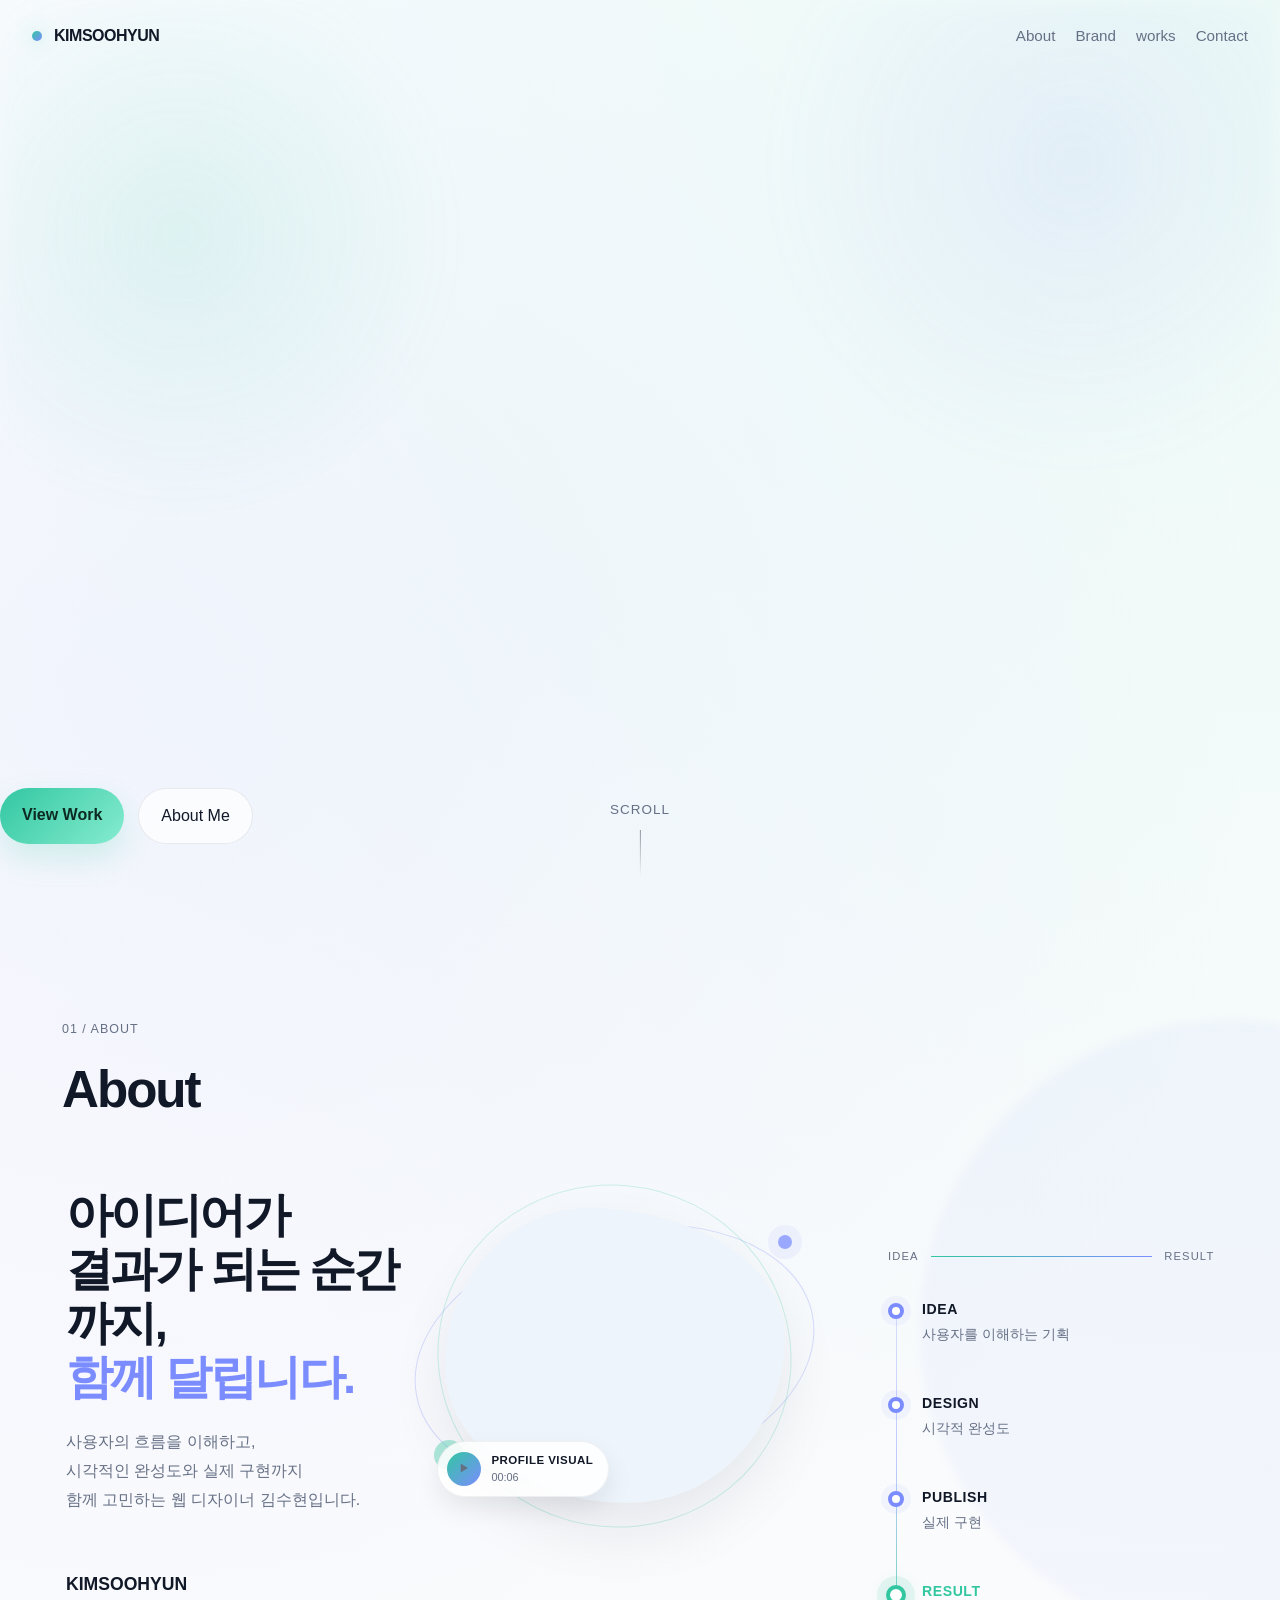
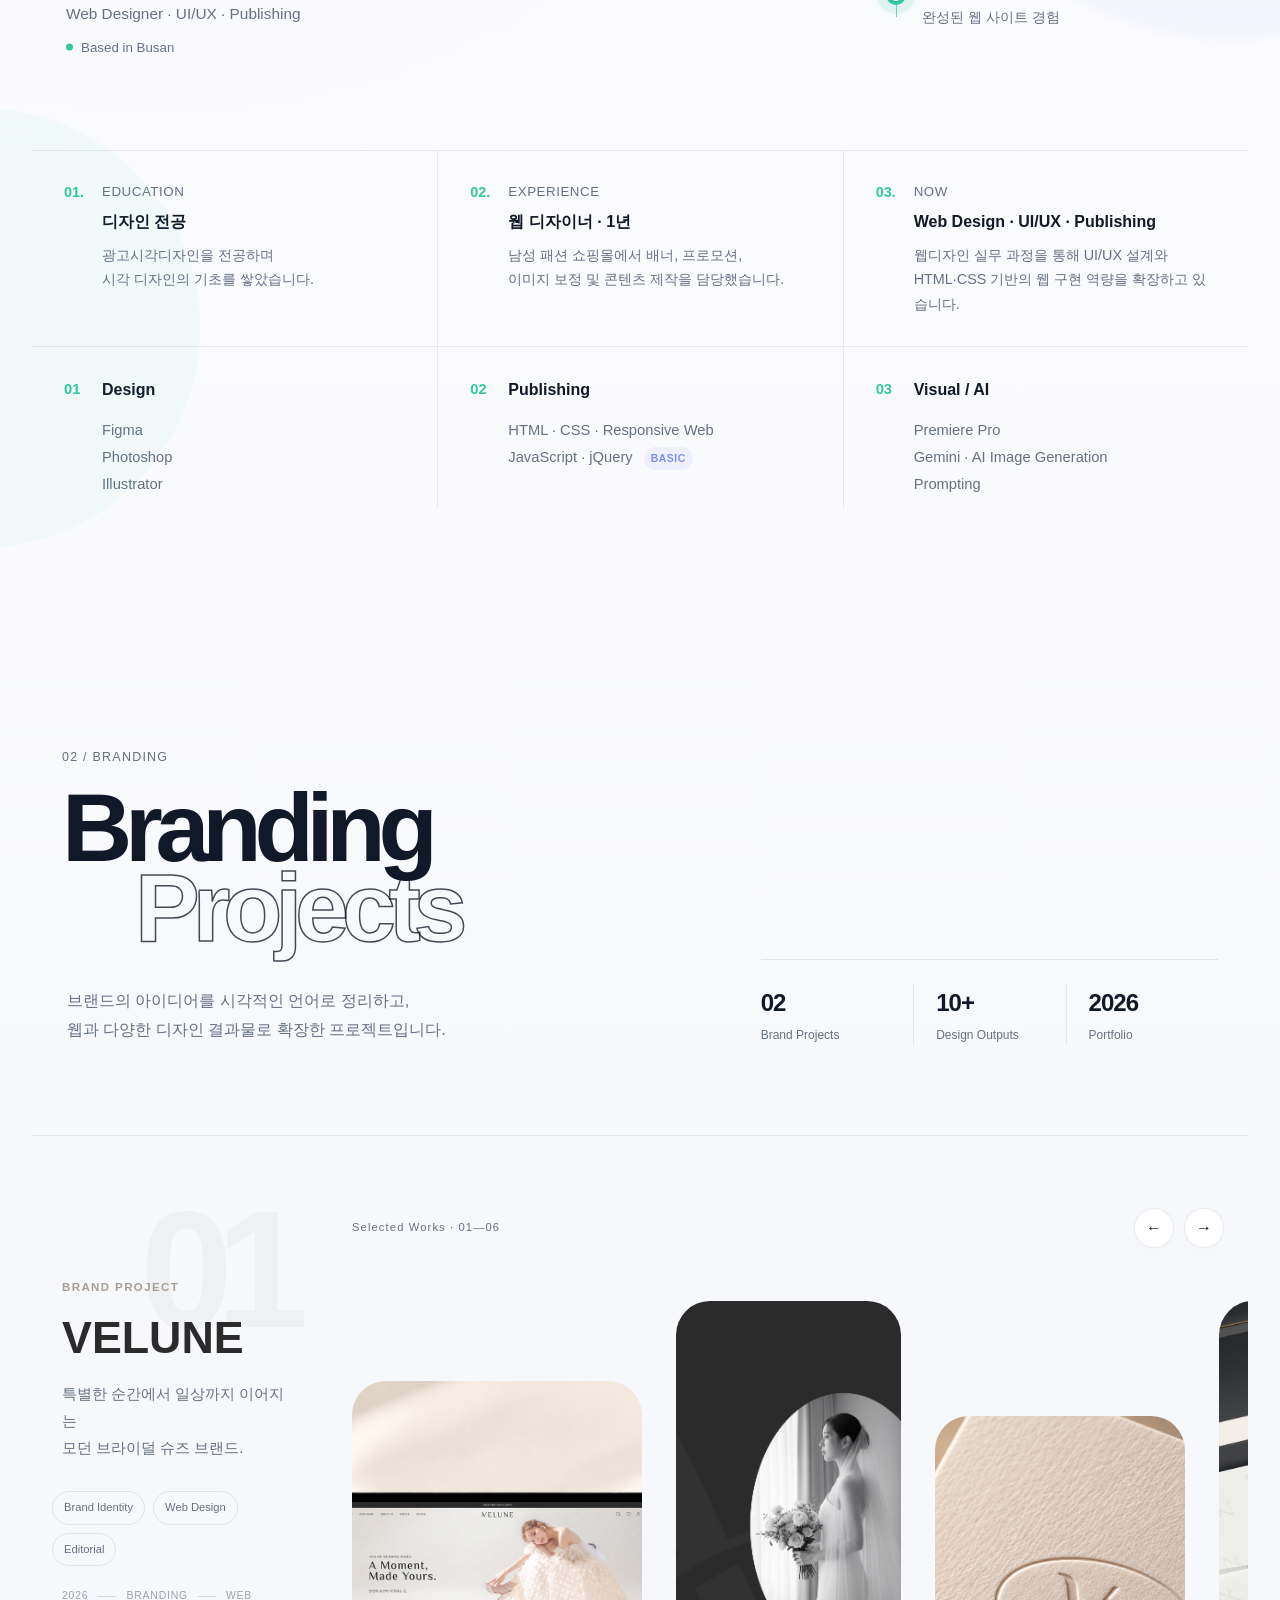
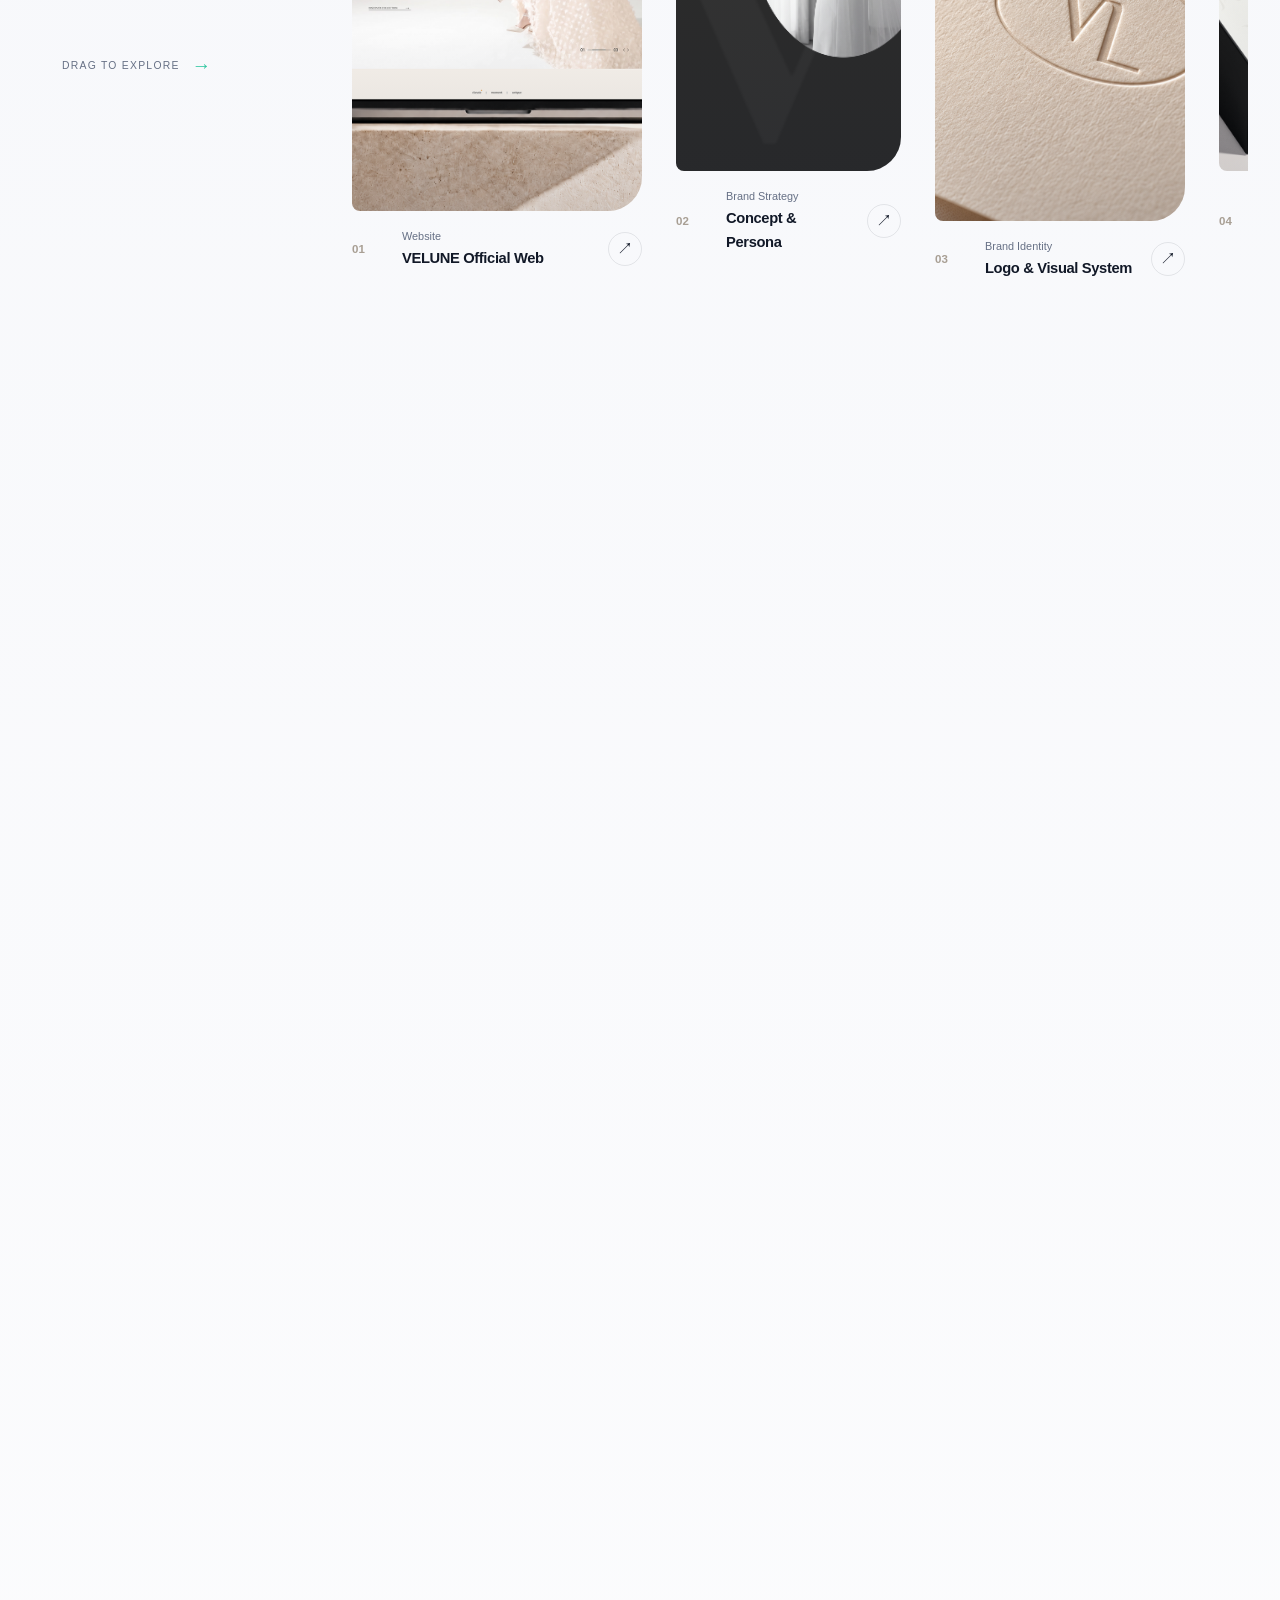
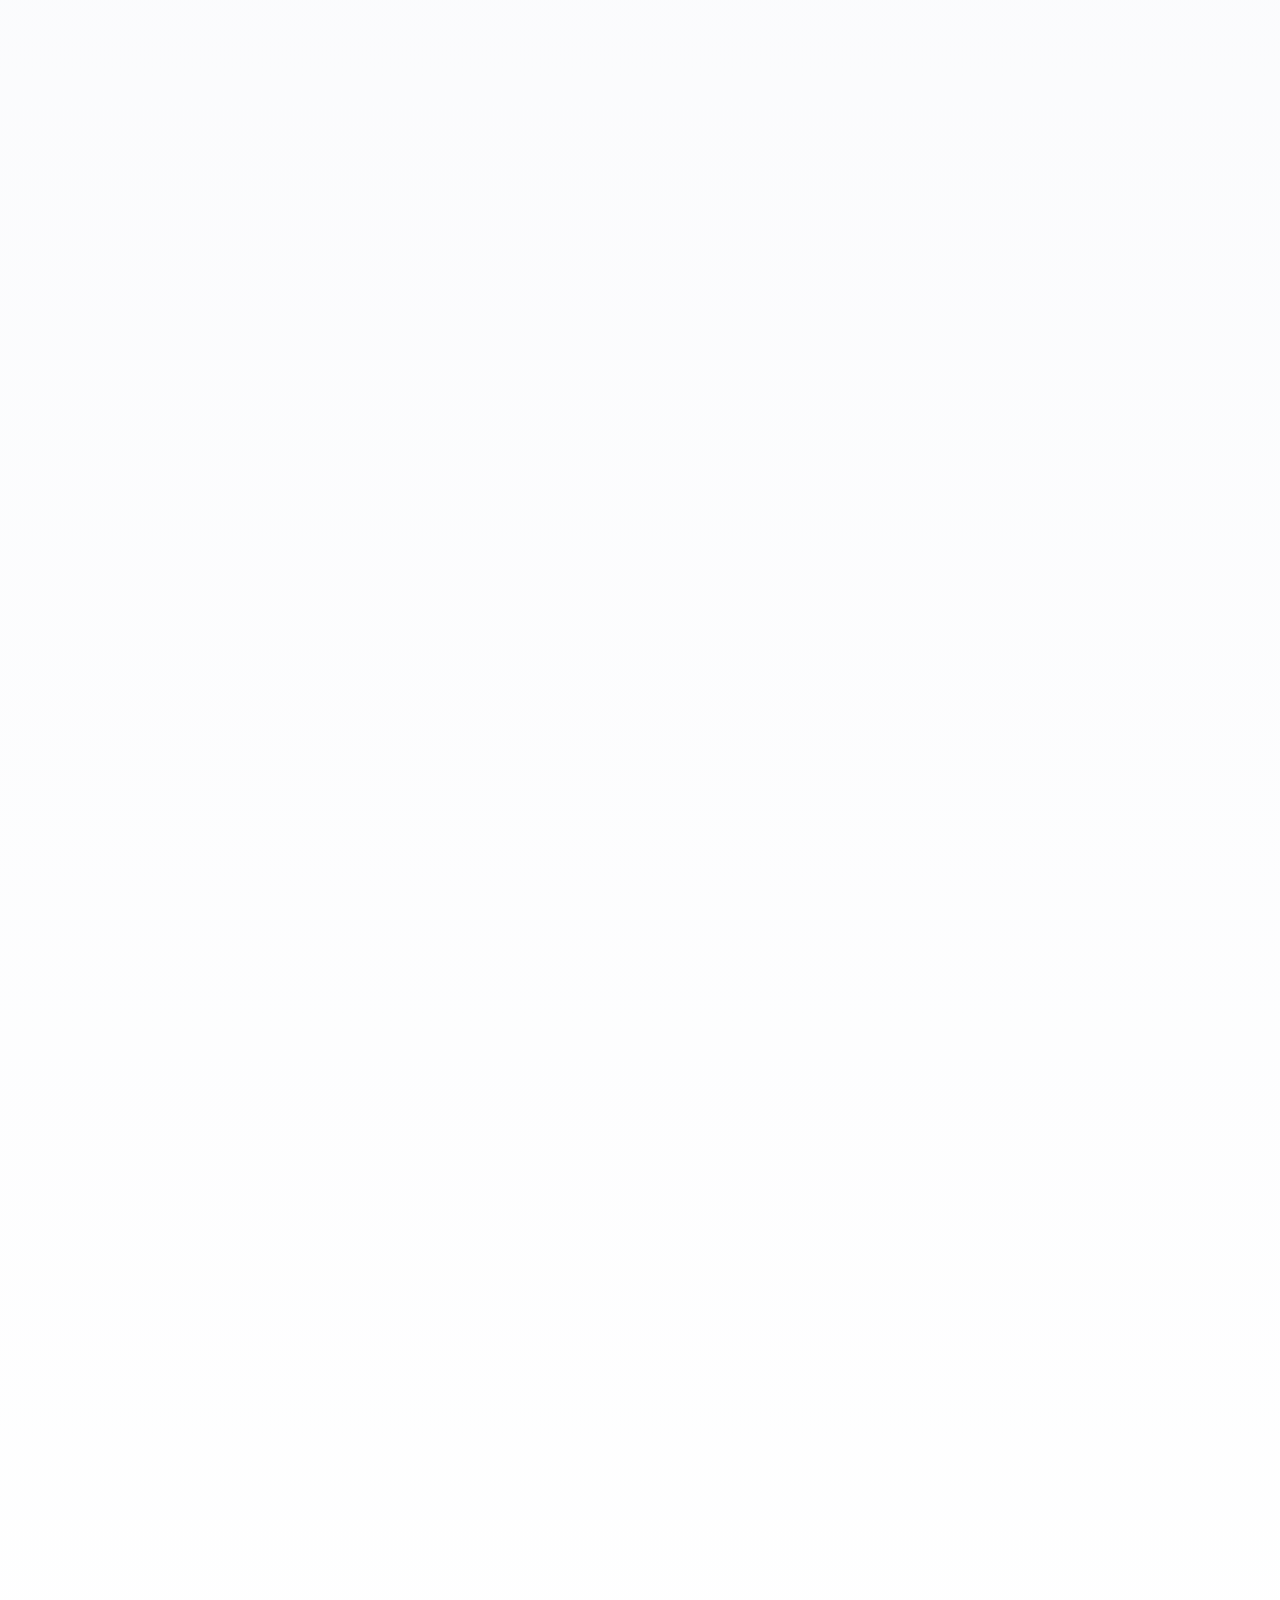
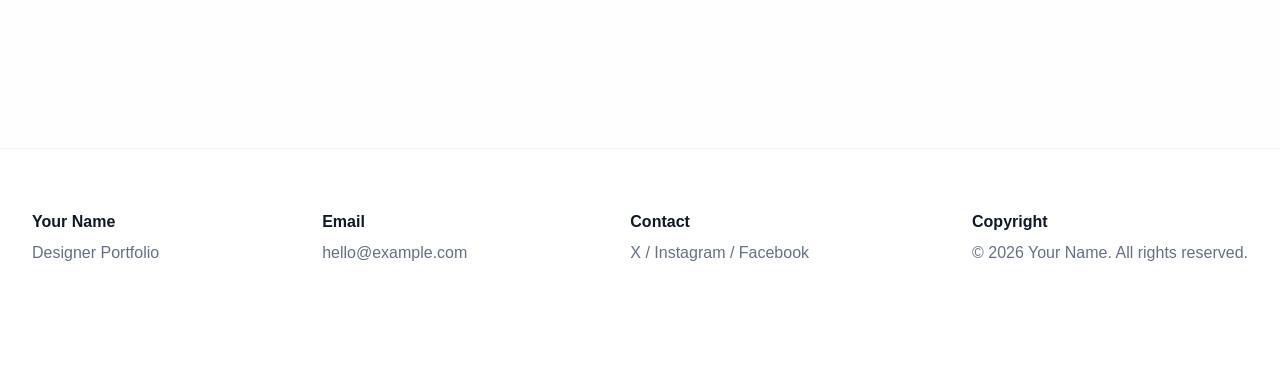
==== commit 7d312a42: "Add files via upload" ====
--- a/index.html
+++ b/index.html
@@ -792,11 +792,11 @@
                 data-modal-description="영화 속 동일한 장면도 색감에 따라 전혀 다른 감정으로 느껴질 수 있다는 점에 주목한 카드뉴스입니다. 따뜻한 색과 차가운 색을 비교하며 색이 장면의 분위기와 감정 전달에 미치는 영향을 시각적으로 구성했습니다." data-modal-role="Card News Design"
                 data-modal-tools="Figma" data-modal-summary="주제에 맞는 비주얼과 정보 흐름을 고려해 제작한 카드뉴스입니다."
                 data-modal-tags="Color, Mood, Visual Storytelling"
-                data-modal-images="assets/img/CardNews1.png|assets/img/CardNews1-2.png|assets/img/CardNews1-3.png|assets/img/CardNews1-4.png|assets/img/CardNews1-5.png|assets/img/CardNews1-6.png|assets/img/CardNews1-7.png"
+                data-modal-images="assets/img/cardnews1.png|assets/img/cardnews1-2.png|assets/img/cardnews1-3.png|assets/img/cardnews1-4.png|assets/img/cardnews1-5.png|assets/img/cardnews1-6.png|assets/img/cardnews1-7.png"
                 data-modal-ratio="1 / 1">
 
                 <div class="visual-media">
-                  <img src="assets/img/CardNews1.png" alt="Card News Project 01">
+                  <img src="assets/img/cardnews1.png" alt="Card News Project 01">
                 </div>
 
                 <div class="visual-card-info">
@@ -816,11 +816,11 @@
                 data-modal-description="같은 의미의 말도 표현 방식과 말투에 따라 상대가 받아들이는 감정이 달라질 수 있다는 주제를 담은 카드뉴스입니다. 일상적인 대화 사례를 비교해 보다 부드럽고 긍정적인 커뮤니케이션 방법을 쉽게 이해할 수 있도록 구성했습니다." data-modal-role="Card News Design"
                 data-modal-tools="Figma" data-modal-summary="페이지별 정보 위계를 조절해 자연스럽게 읽히도록 구성했습니다."
                 data-modal-tags="Words, Tone, Message"
-                data-modal-images="assets/img/CardNews2.png|assets/img/CardNews2-2.png|assets/img/CardNews2-3.png|assets/img/CardNews2-4.png"
+                data-modal-images="assets/img/cardnews2.png|assets/img/cardnews2-2.png|assets/img/cardnews2-3.png|assets/img/cardnews2-4.png"
                 data-modal-ratio="1 / 1">
 
                 <div class="visual-media">
-                  <img src="assets/img/CardNews2.png" alt="Card News Project 02">
+                  <img src="assets/img/cardnews2.png" alt="Card News Project 02">
                 </div>
 
                 <div class="visual-card-info">
@@ -840,7 +840,7 @@
                 data-modal-description="모양이 고르지 않다는 이유로 상품성이 낮게 평가되는 못난이 과일의 가치를 친근하게 전달하는 카드뉴스입니다. 문제 제기부터 못난이 과일의 특징과 장점, 상품 소개까지 자연스럽게 이어지도록 밝은 컬러와 그래픽 요소를 활용해 구성했습니다." data-modal-role="Card News Design"
                 data-modal-tools="Figma" data-modal-summary="컬러와 그래픽 요소를 활용해 콘텐츠의 주목도를 높였습니다."
                 data-modal-tags="Brand Story, Promotion, Friendly"
-                data-modal-images="assets/img/CardNews3.png|assets/img/CardNews3-2.png|assets/img/CardNews3-3.png|assets/img/CardNews3-4.png"
+                data-modal-images="assets/img/cardNews3.png|assets/img/cardnews3-2.png|assets/img/cardnews3-3.png|assets/img/cardnews3-4.png"
                 data-modal-ratio="1 / 1">
 
                 <div class="visual-media">
--- a/assets/css/style.css
+++ b/assets/css/style.css
@@ -3467,4 +3467,707 @@
       26px 26px 26px 6px;
   }
 
+}
+
+/* =========================================================
+   VISUAL CONTENT
+========================================================= */
+
+.visual-content-section {
+  position: relative;
+  overflow: hidden;
+}
+
+.visual-intro {
+  padding-bottom: 70px;
+}
+
+
+/* 작업물 영역 */
+
+.visual-content-section .work-row {
+  padding: 0 30px;
+}
+
+.visual-content-section .work-row-head {
+  margin-bottom: 32px;
+}
+
+
+/* 4개 카드 배치 */
+
+.visual-content-section #visualTrack {
+  display: grid;
+  grid-template-columns: repeat(4, minmax(0, 1fr));
+  gap: 22px;
+
+  overflow: visible;
+
+  padding: 0;
+}
+
+
+/* 카드 공통 */
+
+.visual-content-section #visualTrack .thumb-card {
+  width: 100%;
+
+  display: flex;
+  flex-direction: column;
+
+  overflow: visible;
+
+  border-radius: 0;
+  box-shadow: none;
+
+  background: transparent;
+}
+
+
+/* 이미지 영역 */
+
+.visual-content-section .visual-media {
+  position: relative;
+
+  width: 100%;
+
+  overflow: hidden;
+
+  border-radius: 18px;
+
+  background: #eef2f6;
+}
+
+
+/* 카드뉴스 */
+
+.visual-content-section .cardnews-thumb .visual-media {
+  aspect-ratio: 1 / 1;
+}
+
+
+/* 포스터 */
+
+.visual-content-section .poster-thumb .visual-media {
+  aspect-ratio: 3 / 4;
+}
+
+
+/* 이미지 / 영상 */
+
+.visual-content-section .visual-media img,
+.visual-content-section .visual-media video {
+  position: absolute;
+  inset: 0;
+
+  width: 100%;
+  height: 100%;
+
+  object-fit: cover;
+
+  transition: transform 600ms cubic-bezier(.2, .8, .2, 1);
+}
+
+
+/* hover */
+
+.visual-content-section .thumb-card:hover {
+  transform: none;
+  box-shadow: none;
+}
+
+.visual-content-section .thumb-card:hover .visual-media img,
+.visual-content-section .thumb-card:hover .visual-media video {
+  transform: scale(1.035);
+}
+
+
+/* 기존 overlay 제거 */
+
+.visual-content-section #visualTrack .thumb-card::after {
+  display: none;
+}
+
+.visual-content-section #visualTrack .thumb-overlay {
+  display: none;
+}
+
+
+/* 텍스트 */
+
+.visual-card-info {
+  min-height: 112px;
+
+  padding-top: 17px;
+
+  display: flex;
+  flex-direction: column;
+  align-items: flex-start;
+
+  gap: 4px;
+}
+
+.visual-card-info small {
+  color: var(--accent-2);
+
+  font-size: 0.68rem;
+  font-weight: 700;
+
+  letter-spacing: 0.08em;
+}
+
+.visual-card-info strong {
+  color: var(--text);
+
+  font-size: 1rem;
+  font-weight: 700;
+
+  letter-spacing: -0.025em;
+}
+
+.visual-card-info p {
+  margin: 0;
+
+  color: var(--text-muted);
+
+  font-size: 0.84rem;
+}
+
+
+/* 태블릿 */
+
+@media (max-width: 1080px) {
+
+  .visual-content-section #visualTrack {
+    grid-template-columns: repeat(2, minmax(0, 1fr));
+  }
+
+}
+
+
+/* 모바일 */
+
+@media (max-width: 760px) {
+
+  .visual-intro {
+    padding-bottom: 50px;
+  }
+
+  .visual-content-section .work-row {
+    padding: 0;
+  }
+
+  .visual-content-section #visualTrack {
+    grid-template-columns: 1fr;
+    gap: 34px;
+  }
+
+  .visual-content-section #visualTrack .thumb-card {
+    width: 100%;
+  }
+
+}
+
+/* =========================================================
+   CARD NEWS MODAL — A TYPE
+========================================================= */
+
+
+/* 카드뉴스 모달 크기 */
+
+.modal-dialog.modal-type-cardnews {
+  width: min(1240px, calc(100vw - 40px));
+  max-height: 92vh;
+}
+
+
+/* 좌 : 작품 / 우 : 설명 */
+
+.modal-dialog.modal-type-cardnews .modal-content {
+  grid-template-columns:
+    minmax(0, 1.15fr)
+    minmax(320px, 0.75fr);
+
+  gap: 42px;
+
+  align-items: start;
+
+  padding:
+    28px 36px 36px;
+}
+
+
+/* 닫기 버튼 오른쪽 */
+
+.modal-dialog.modal-type-cardnews .modal-close {
+  position: absolute;
+
+  top: 18px;
+  right: 18px;
+
+  margin: 0;
+
+  z-index: 20;
+}
+
+
+/* =========================================================
+   MAIN IMAGE
+========================================================= */
+
+.modal-dialog.modal-type-cardnews .modal-gallery {
+  display: grid;
+
+  gap: 0;
+
+  min-width: 0;
+}
+
+
+.modal-dialog.modal-type-cardnews .modal-hero-wrap {
+  position: relative;
+
+  width: 100%;
+}
+
+
+.modal-dialog.modal-type-cardnews .modal-hero-media {
+  width: 100%;
+
+  aspect-ratio: 1 / 1;
+
+  border-radius: 0;
+
+  overflow: hidden;
+
+  border:
+    1px solid rgba(17, 24, 39, 0.06);
+
+  background: #f5f6f8;
+}
+
+
+.modal-dialog.modal-type-cardnews .modal-hero-media img {
+  width: 100%;
+  height: 100%;
+
+  object-fit: cover;
+}
+
+
+/* =========================================================
+   CONTROL BAR
+========================================================= */
+
+.modal-gallery-controls {
+  display: none;
+}
+
+
+/* 카드뉴스에서만 노출 */
+
+.modal-dialog.modal-type-cardnews .modal-gallery-controls {
+  display: grid;
+
+  grid-template-columns:
+    42px minmax(0, 1fr) 42px;
+
+  align-items: center;
+
+  gap: 18px;
+
+  margin:
+    14px 2px 16px;
+}
+
+
+/* 기존 absolute 해제 */
+
+.modal-dialog.modal-type-cardnews .modal-nav {
+  position: static;
+
+  transform: none;
+
+  width: 42px;
+  height: 42px;
+
+  display: grid;
+  place-items: center;
+
+  border:
+    1px solid rgba(17, 24, 39, 0.09);
+
+  border-radius: 50%;
+
+  background: #fff;
+
+  box-shadow: none;
+
+  cursor: pointer;
+
+  transition:
+    background 0.25s ease,
+    border-color 0.25s ease,
+    transform 0.25s ease;
+}
+
+
+.modal-dialog.modal-type-cardnews .modal-nav:hover {
+  transform: translateY(-2px);
+
+  background: #f7f8fb;
+
+  border-color:
+    rgba(50, 199, 161, 0.35);
+
+  box-shadow: none;
+}
+
+
+.modal-dialog.modal-type-cardnews .modal-nav:disabled {
+  opacity: 0.3;
+}
+
+
+/* 기존 left/right 해제 */
+
+.modal-dialog.modal-type-cardnews .modal-nav-prev,
+.modal-dialog.modal-type-cardnews .modal-nav-next {
+  left: auto;
+  right: auto;
+}
+
+
+/* =========================================================
+   PAGE + PROGRESS
+========================================================= */
+
+.modal-progress-area {
+  display: grid;
+
+  grid-template-columns:
+    auto minmax(0, 1fr);
+
+  align-items: center;
+
+  gap: 16px;
+}
+
+
+/* 페이지 번호 */
+
+.modal-dialog.modal-type-cardnews .modal-page-indicator {
+  position: static;
+
+  transform: none;
+
+  min-width: auto;
+
+  padding: 0;
+
+  border: 0;
+
+  border-radius: 0;
+
+  background: transparent;
+
+  backdrop-filter: none;
+
+  box-shadow: none;
+
+  color: var(--text-muted);
+
+  font-size: 0.78rem;
+  font-weight: 500;
+
+  letter-spacing: 0.04em;
+}
+
+
+/* 진행바 */
+
+.modal-progress {
+  position: relative;
+
+  width: 100%;
+  height: 2px;
+
+  overflow: hidden;
+
+  background:
+    rgba(17, 24, 39, 0.10);
+}
+
+
+.modal-progress-fill {
+  display: block;
+
+  width: 0%;
+  height: 100%;
+
+  background:
+    linear-gradient(
+      90deg,
+      var(--accent),
+      var(--accent-2)
+    );
+
+  transition:
+    width 350ms
+    cubic-bezier(.2, .8, .2, 1);
+}
+
+
+/* =========================================================
+   THUMBNAILS
+========================================================= */
+
+.modal-dialog.modal-type-cardnews .modal-thumbs {
+  display: flex;
+
+  grid-template-columns: none;
+
+  gap: 8px;
+
+  width: 100%;
+
+  overflow-x: auto;
+  overflow-y: hidden;
+
+  padding:
+    2px 0 4px;
+
+  scrollbar-width: none;
+}
+
+
+.modal-dialog.modal-type-cardnews
+.modal-thumbs::-webkit-scrollbar {
+  display: none;
+}
+
+
+.modal-dialog.modal-type-cardnews .modal-thumb {
+  flex:
+    0 0 76px;
+
+  width: 76px;
+
+  aspect-ratio: 1 / 1;
+
+  border-radius: 0;
+
+  opacity: 0.58;
+
+  transform: none;
+
+  box-shadow: none;
+
+  transition:
+    opacity 0.25s ease,
+    border-color 0.25s ease,
+    transform 0.25s ease;
+}
+
+
+.modal-dialog.modal-type-cardnews .modal-thumb:hover {
+  opacity: 0.85;
+
+  transform:
+    translateY(-2px);
+}
+
+
+.modal-dialog.modal-type-cardnews
+.modal-thumb.is-active {
+  opacity: 1;
+
+  transform: none;
+
+  border:
+    2px solid var(--accent);
+
+  box-shadow:
+    0 0 0 3px
+    rgba(50, 199, 161, 0.08);
+}
+
+
+/* =========================================================
+   RIGHT INFORMATION
+========================================================= */
+
+.cardnews-modal-info {
+  display: grid;
+
+  align-content: start;
+
+  padding:
+    38px 0 0;
+
+  gap: 0;
+}
+
+
+.cardnews-modal-label {
+  margin-bottom: 32px;
+
+  color: var(--text-muted);
+
+  font-size: 0.72rem;
+  font-weight: 500;
+
+  letter-spacing: 0.1em;
+}
+
+
+.cardnews-modal-summary strong {
+  display: block;
+
+  margin-bottom: 24px;
+
+  color: var(--text);
+
+  font-size:
+    clamp(1.45rem, 2vw, 2rem);
+
+  line-height: 1.3;
+
+  letter-spacing: -0.045em;
+}
+
+
+.cardnews-modal-summary p {
+  margin: 0;
+
+  max-width: 38em;
+
+  color: var(--text-muted);
+
+  font-size: 0.94rem;
+
+  line-height: 1.85;
+}
+
+
+.cardnews-modal-line {
+  width: 100%;
+  height: 1px;
+
+  margin:
+    34px 0 28px;
+
+  background:
+    rgba(17, 24, 39, 0.09);
+}
+
+
+.cardnews-modal-meta {
+  display: grid;
+
+  gap: 9px;
+
+  margin-bottom: 30px;
+}
+
+
+.cardnews-modal-meta > strong {
+  color: var(--text);
+
+  font-size: 0.78rem;
+  font-weight: 700;
+
+  letter-spacing: 0.07em;
+}
+
+
+.cardnews-modal-meta > span {
+  color: var(--text-muted);
+
+  font-size: 0.92rem;
+}
+
+
+/* keyword */
+
+.modal-dialog.modal-type-cardnews
+.modal-tag-list {
+  gap: 8px;
+}
+
+
+.modal-dialog.modal-type-cardnews
+.modal-tag {
+  padding:
+    7px 13px;
+
+  background:
+    rgba(50, 199, 161, 0.08);
+
+  border:
+    1px solid rgba(50, 199, 161, 0.18);
+
+  font-size: 0.78rem;
+}
+
+
+/* =========================================================
+   TABLET / MOBILE
+========================================================= */
+
+@media (max-width: 1080px) {
+
+  .modal-dialog.modal-type-cardnews
+  .modal-content {
+    grid-template-columns: 1fr;
+
+    gap: 30px;
+  }
+
+
+  .cardnews-modal-info {
+    padding-top: 0;
+  }
+
+}
+
+
+@media (max-width: 760px) {
+
+  .modal-dialog.modal-type-cardnews {
+    width:
+      calc(100vw - 20px);
+  }
+
+
+  .modal-dialog.modal-type-cardnews
+  .modal-content {
+    padding:
+      58px 16px 24px;
+  }
+
+
+  .modal-dialog.modal-type-cardnews
+  .modal-gallery-controls {
+    grid-template-columns:
+      38px minmax(0, 1fr) 38px;
+
+    gap: 12px;
+  }
+
+
+  .modal-dialog.modal-type-cardnews
+  .modal-nav {
+    width: 38px;
+    height: 38px;
+  }
+
+
+  .modal-dialog.modal-type-cardnews
+  .modal-thumb {
+    flex-basis: 64px;
+
+    width: 64px;
+  }
+
 }
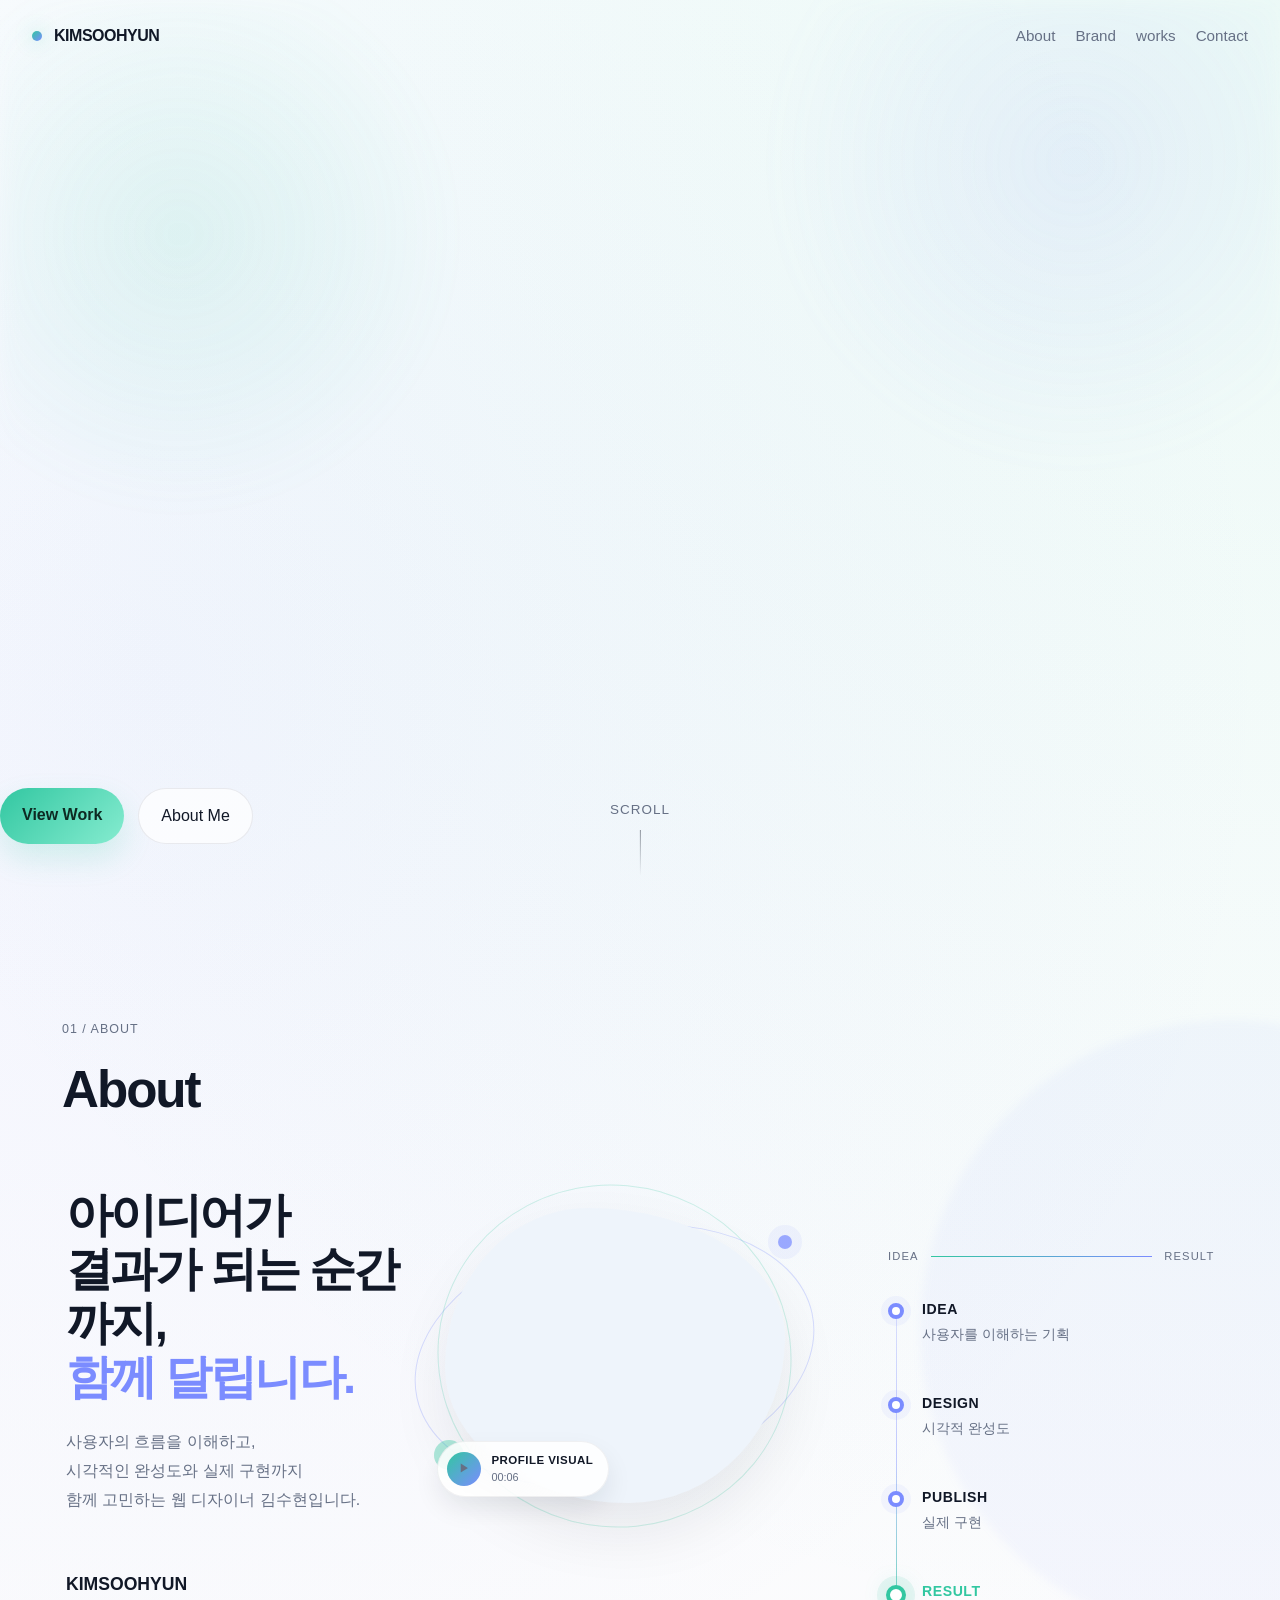
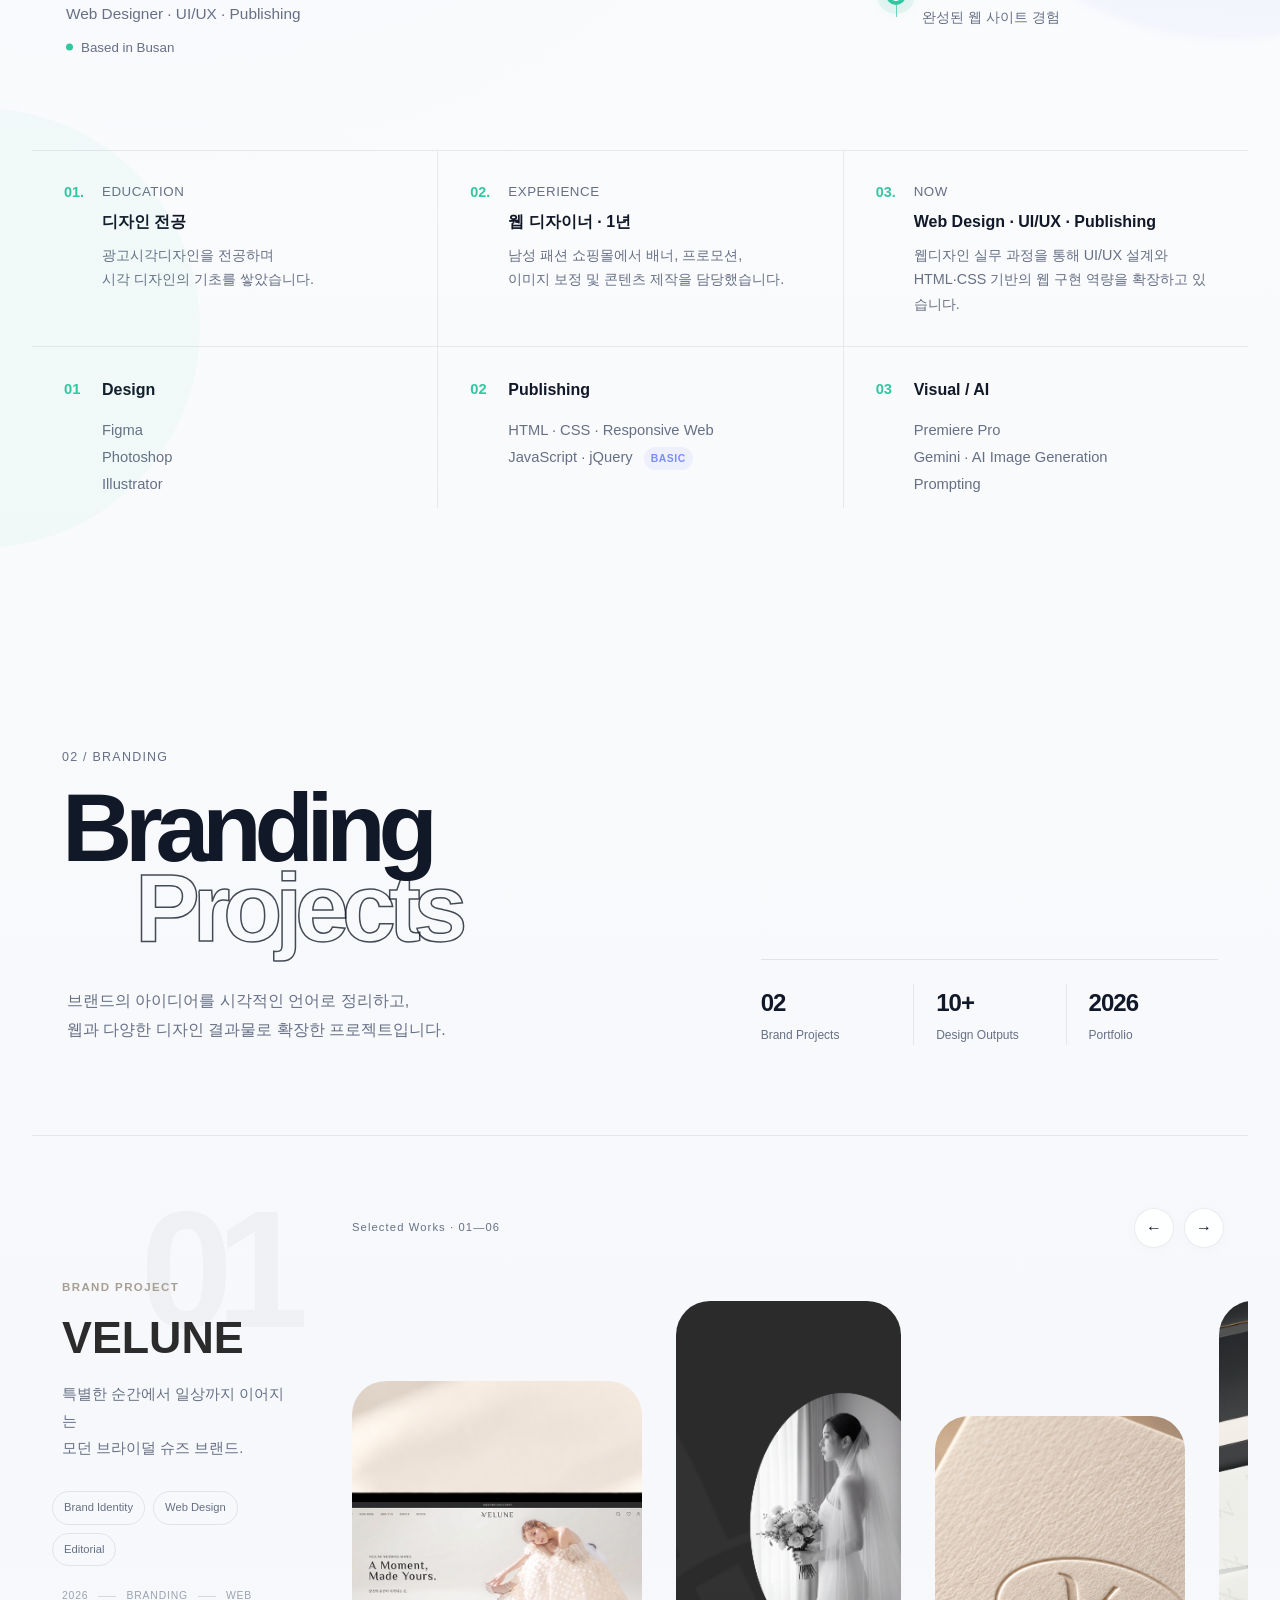
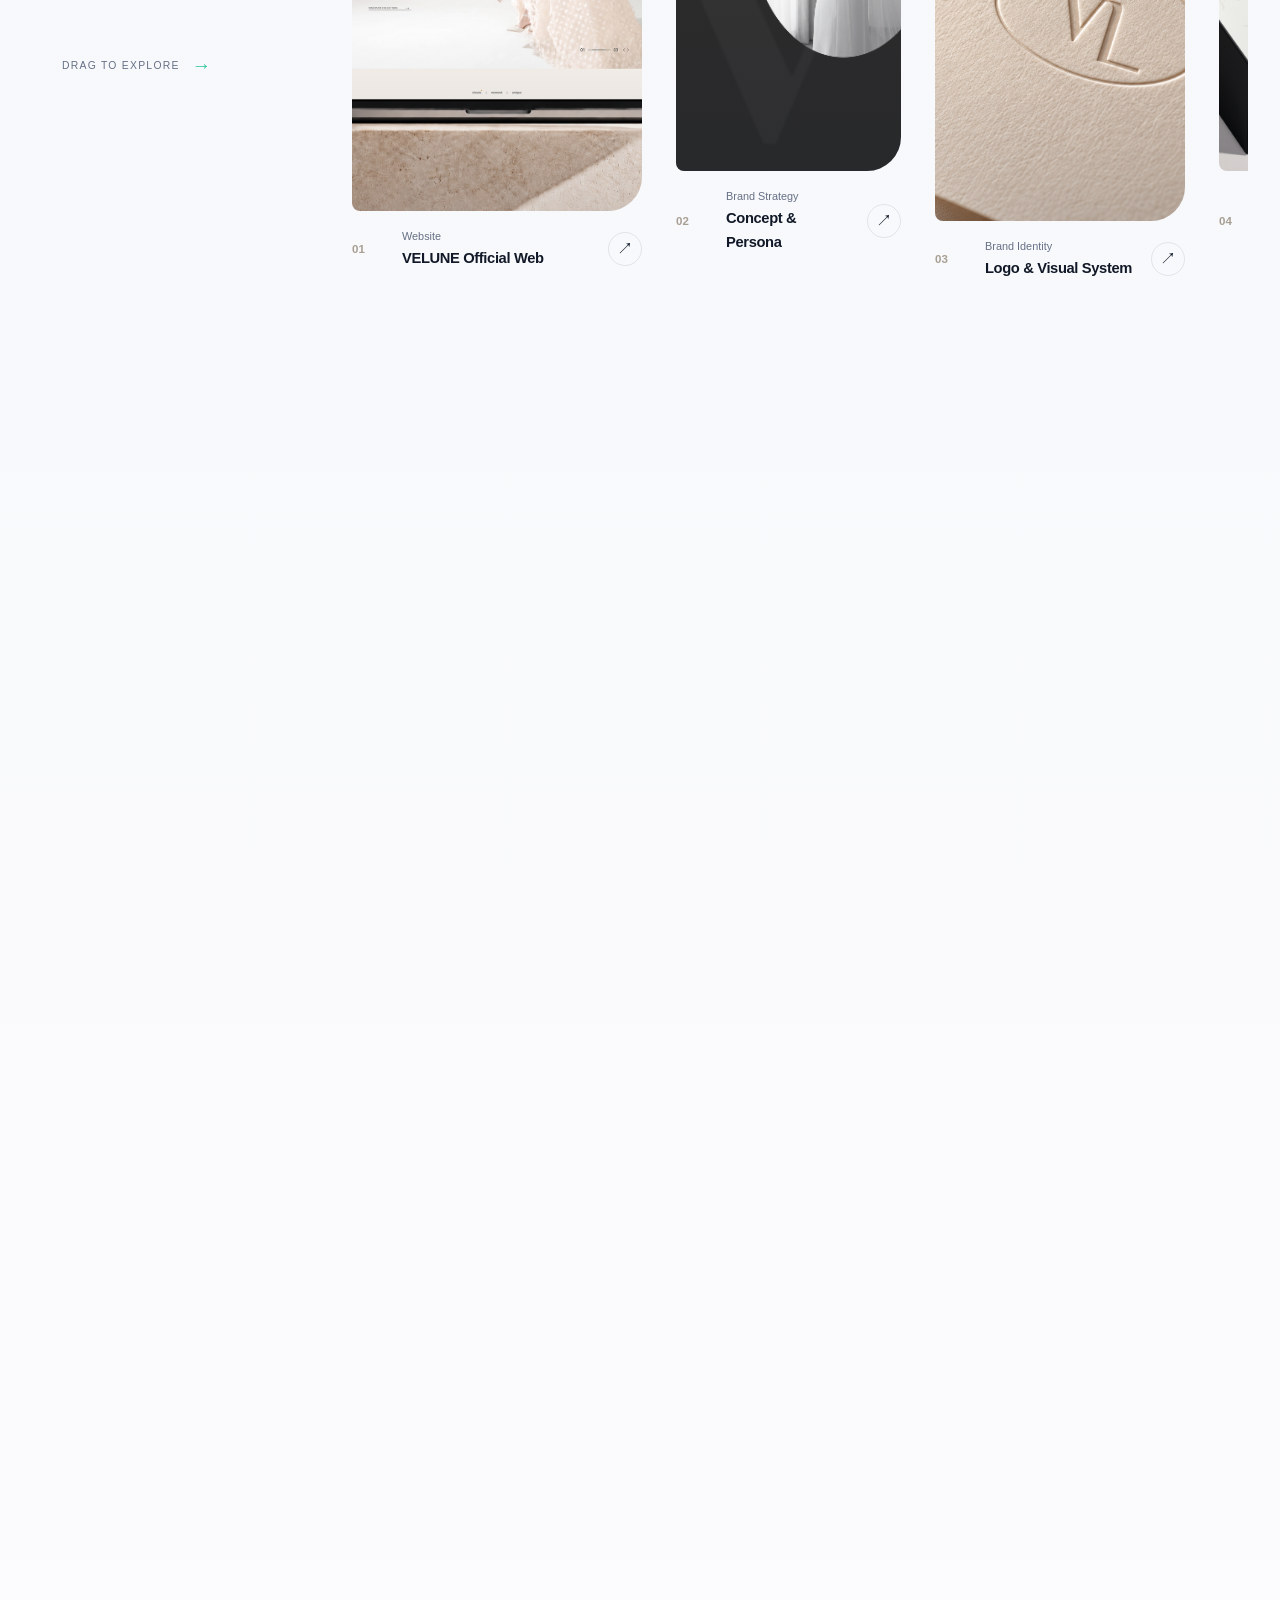
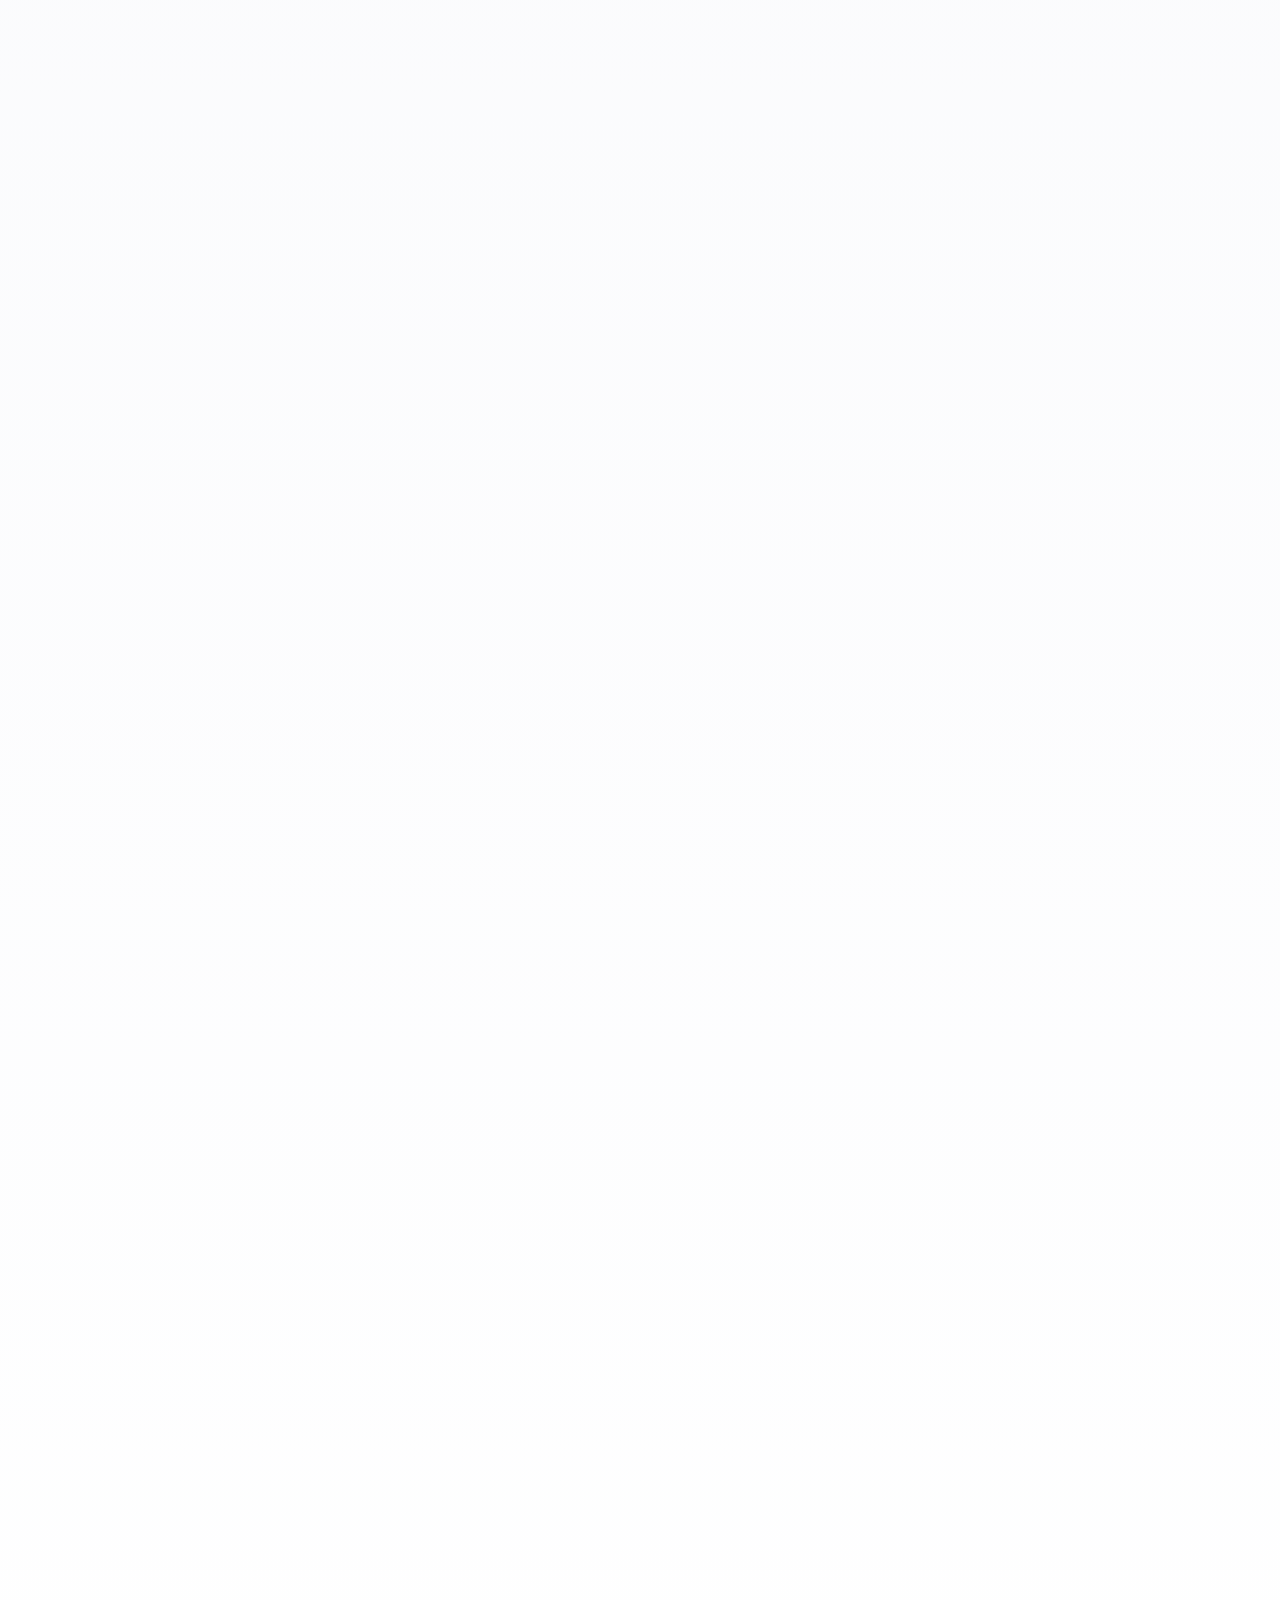
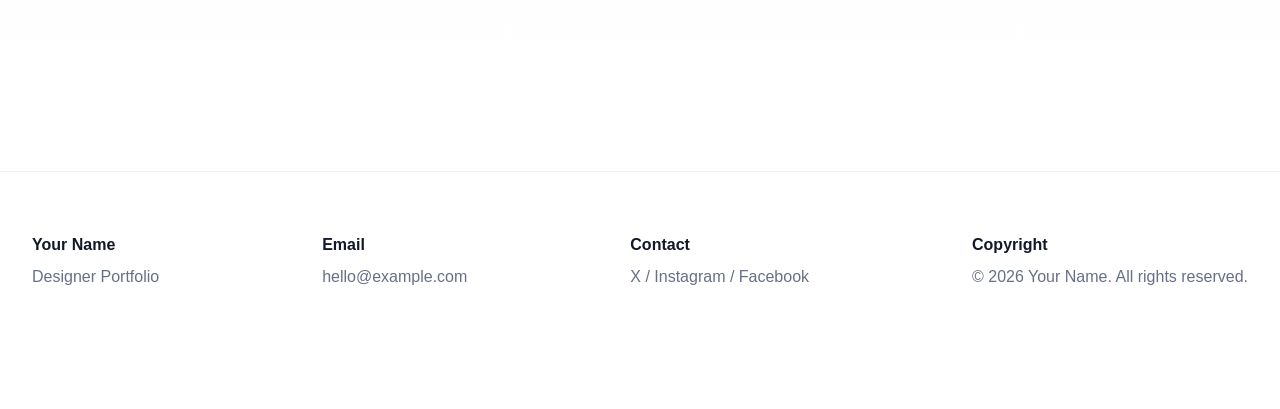
==== commit def55e0c: "Add files via upload" ====
--- a/index.html
+++ b/index.html
@@ -389,7 +389,7 @@
               <!-- 02 Concept & Persona -->
               <article class="editorial-card editorial-card--tall">
 
-                <a href="/velune_concept.html" target="_blank">
+                <a href="velune_concept.html" target="_blank">
 
                   <div class="editorial-media">
                     <img src="assets/img/velune_02.png" alt="VELUNE Website">
@@ -414,7 +414,7 @@
               <!-- 03 BI -->
               <article class="editorial-card editorial-card--medium">
 
-                <a href="/velune_BI.html" target="_blank">
+                <a href="velune_BI.html" target="_blank">
 
                   <div class="editorial-media">
                     <img src="assets/img/velune_03.png" alt="VELUNE Mockup">
@@ -439,7 +439,7 @@
               <!-- 04 BX -->
               <article class="editorial-card editorial-card--tall">
 
-                <a href="/velune_BX.html" target="_blank">
+                <a href="velune_BX.html" target="_blank">
 
                   <div class="editorial-media">
                     <img src="assets/img/velune_04.png" alt="VELUNE Web Guide">
@@ -464,7 +464,7 @@
               <!-- 05 WebDesign -->
               <article class="editorial-card editorial-card--medium">
 
-                <a href="/velune_WebDesign.html" target="_blank">
+                <a href="velune_WebDesign.html" target="_blank">
 
                   <div class="editorial-media">
                     <img src="assets/img/velune_05.png" alt="VELUNE Editorial">
@@ -489,7 +489,7 @@
               <!-- 06 UI -->
               <article class="editorial-card editorial-card--large">
 
-                <a href="/velune_UI.html" target="_blank">
+                <a href="velune_UI.html" target="_blank">
 
                   <div class="editorial-media">
                     <img src="assets/img/velune_06.png" alt="VELUNE Display">
@@ -554,7 +554,7 @@
           <div class="project-gallery-wrap">
 
             <div class="project-gallery-head">
-              <span>Selected Works · 01—06</span>
+              <span>Selected Works · 01—04</span>
 
               <div class="slider-controls">
                 <button class="slider-btn" type="button" data-slider-prev="brandTrack02">
@@ -573,10 +573,10 @@
 
               <article class="editorial-card editorial-card--large">
 
-                <a href="#" target="_blank">
+                <a href="https://riacongsa-hub.github.io/GGROUND/" target="_blank">
 
                   <div class="editorial-media">
-                    <img src="assets/img/brand_thumbnail_sample.jpg" alt="GGROUND Website">
+                    <img src="assets/img/gground_Web.png" alt="GGROUND Website">
                   </div>
 
                   <div class="editorial-info">
@@ -584,7 +584,7 @@
 
                     <div>
                       <small>Website</small>
-                      <strong>GGROUND</strong>
+                      <strong>GGROUND Official Web</strong>
                     </div>
 
                     <span class="editorial-arrow">↗</span>
@@ -597,22 +597,18 @@
 
               <article class="editorial-card editorial-card--tall">
 
-                <a href="#" target="_blank">
+                <a href="gground_Concept.html" target="_blank">
 
                   <div class="editorial-media">
-                    <video class="thumb-video" muted loop playsinline preload="metadata">
-
-                      <source src="assets/video/brand_thumbnail_video_sample.mp4" type="video/mp4">
-
-                    </video>
+                    <img src="assets/img/gground_Concept.png" alt="GGROUND Reservation">
                   </div>
 
                   <div class="editorial-info">
                     <span class="editorial-num">02</span>
 
                     <div>
-                      <small>Planning</small>
-                      <strong>Service Direction</strong>
+                      <small>Planning & Identity</small>
+                      <strong>Concept & Design System</strong>
                     </div>
 
                     <span class="editorial-arrow">↗</span>
@@ -625,18 +621,18 @@
 
               <article class="editorial-card editorial-card--medium">
 
-                <a href="#" target="_blank">
+                <a href="gground_Reservation.html" target="_blank">
 
                   <div class="editorial-media">
-                    <img src="assets/img/brand_thumbnail_sample.jpg" alt="GGROUND Reservation">
+                    <img src="assets/img/gground_reservation.png" alt="GGROUND Reservation">
                   </div>
 
                   <div class="editorial-info">
                     <span class="editorial-num">03</span>
 
                     <div>
-                      <small>Reservation</small>
-                      <strong>Seat UI</strong>
+                      <small>UX / Interaction</small>
+                      <strong>Seat Reservation UI</strong>
                     </div>
 
                     <span class="editorial-arrow">↗</span>
@@ -649,18 +645,18 @@
 
               <article class="editorial-card editorial-card--tall">
 
-                <a href="#" target="_blank">
+                <a href="gground_Content.html" target="_blank">
 
                   <div class="editorial-media">
-                    <img src="assets/img/brand_thumbnail_sample.jpg" alt="GGROUND Facility">
+                    <img src="assets/img/gground_league2.png" alt="GGROUND Facility">
                   </div>
 
                   <div class="editorial-info">
                     <span class="editorial-num">04</span>
 
                     <div>
-                      <small>Facility</small>
-                      <strong>Content UI</strong>
+                      <small>Content & Motion</small>
+                      <strong>Main Content & Interaction</strong>
                     </div>
 
                     <span class="editorial-arrow">↗</span>
@@ -669,55 +665,6 @@
                 </a>
 
               </article>
-
-
-              <article class="editorial-card editorial-card--medium">
-
-                <a href="#" target="_blank">
-
-                  <div class="editorial-media">
-                    <img src="assets/img/brand_thumbnail_sample.jpg" alt="GGROUND Visual">
-                  </div>
-
-                  <div class="editorial-info">
-                    <span class="editorial-num">05</span>
-
-                    <div>
-                      <small>Visual</small>
-                      <strong>Design System</strong>
-                    </div>
-
-                    <span class="editorial-arrow">↗</span>
-                  </div>
-
-                </a>
-
-              </article>
-
-
-              <article class="editorial-card editorial-card--large">
-
-                <a href="#" target="_blank">
-
-                  <div class="editorial-media">
-                    <img src="assets/img/brand_thumbnail_sample.jpg" alt="GGROUND Result">
-                  </div>
-
-                  <div class="editorial-info">
-                    <span class="editorial-num">06</span>
-
-                    <div>
-                      <small>Result</small>
-                      <strong>Final Website</strong>
-                    </div>
-
-                    <span class="editorial-arrow">↗</span>
-                  </div>
-
-                </a>
-
-              </article>
-
             </div>
           </div>
 
@@ -789,8 +736,9 @@
   ========================== -->
               <article class="cardnews-thumb thumb-card modal-card" data-modal-type="cardnews"
                 data-modal-label="Card News" data-modal-title="영화 속 색이 만드는 분위기"
-                data-modal-description="영화 속 동일한 장면도 색감에 따라 전혀 다른 감정으로 느껴질 수 있다는 점에 주목한 카드뉴스입니다. 따뜻한 색과 차가운 색을 비교하며 색이 장면의 분위기와 감정 전달에 미치는 영향을 시각적으로 구성했습니다." data-modal-role="Card News Design"
-                data-modal-tools="Figma" data-modal-summary="주제에 맞는 비주얼과 정보 흐름을 고려해 제작한 카드뉴스입니다."
+                data-modal-description="영화 속 동일한 장면도 색감에 따라 전혀 다른 감정으로 느껴질 수 있다는 점에 주목한 카드뉴스입니다. 따뜻한 색과 차가운 색을 비교하며 색이 장면의 분위기와 감정 전달에 미치는 영향을 시각적으로 구성했습니다."
+                data-modal-role="Card News Design" data-modal-tools="Figma"
+                data-modal-summary="주제에 맞는 비주얼과 정보 흐름을 고려해 제작한 카드뉴스입니다."
                 data-modal-tags="Color, Mood, Visual Storytelling"
                 data-modal-images="assets/img/cardnews1.png|assets/img/cardnews1-2.png|assets/img/cardnews1-3.png|assets/img/cardnews1-4.png|assets/img/cardnews1-5.png|assets/img/cardnews1-6.png|assets/img/cardnews1-7.png"
                 data-modal-ratio="1 / 1">
@@ -813,9 +761,9 @@
   ========================== -->
               <article class="cardnews-thumb thumb-card modal-card" data-modal-type="cardnews"
                 data-modal-label="Card News" data-modal-title="말은 같아도, 감정은 달라요."
-                data-modal-description="같은 의미의 말도 표현 방식과 말투에 따라 상대가 받아들이는 감정이 달라질 수 있다는 주제를 담은 카드뉴스입니다. 일상적인 대화 사례를 비교해 보다 부드럽고 긍정적인 커뮤니케이션 방법을 쉽게 이해할 수 있도록 구성했습니다." data-modal-role="Card News Design"
-                data-modal-tools="Figma" data-modal-summary="페이지별 정보 위계를 조절해 자연스럽게 읽히도록 구성했습니다."
-                data-modal-tags="Words, Tone, Message"
+                data-modal-description="같은 의미의 말도 표현 방식과 말투에 따라 상대가 받아들이는 감정이 달라질 수 있다는 주제를 담은 카드뉴스입니다. 일상적인 대화 사례를 비교해 보다 부드럽고 긍정적인 커뮤니케이션 방법을 쉽게 이해할 수 있도록 구성했습니다."
+                data-modal-role="Card News Design" data-modal-tools="Figma"
+                data-modal-summary="페이지별 정보 위계를 조절해 자연스럽게 읽히도록 구성했습니다." data-modal-tags="Words, Tone, Message"
                 data-modal-images="assets/img/cardnews2.png|assets/img/cardnews2-2.png|assets/img/cardnews2-3.png|assets/img/cardnews2-4.png"
                 data-modal-ratio="1 / 1">
 
@@ -837,14 +785,14 @@
   ========================== -->
               <article class="cardnews-thumb thumb-card modal-card" data-modal-type="cardnews"
                 data-modal-label="Card News" data-modal-title="못난이 과일"
-                data-modal-description="모양이 고르지 않다는 이유로 상품성이 낮게 평가되는 못난이 과일의 가치를 친근하게 전달하는 카드뉴스입니다. 문제 제기부터 못난이 과일의 특징과 장점, 상품 소개까지 자연스럽게 이어지도록 밝은 컬러와 그래픽 요소를 활용해 구성했습니다." data-modal-role="Card News Design"
-                data-modal-tools="Figma" data-modal-summary="컬러와 그래픽 요소를 활용해 콘텐츠의 주목도를 높였습니다."
-                data-modal-tags="Brand Story, Promotion, Friendly"
-                data-modal-images="assets/img/cardNews3.png|assets/img/cardnews3-2.png|assets/img/cardnews3-3.png|assets/img/cardnews3-4.png"
+                data-modal-description="모양이 고르지 않다는 이유로 상품성이 낮게 평가되는 못난이 과일의 가치를 친근하게 전달하는 카드뉴스입니다. 문제 제기부터 못난이 과일의 특징과 장점, 상품 소개까지 자연스럽게 이어지도록 밝은 컬러와 그래픽 요소를 활용해 구성했습니다."
+                data-modal-role="Card News Design" data-modal-tools="Figma"
+                data-modal-summary="컬러와 그래픽 요소를 활용해 콘텐츠의 주목도를 높였습니다." data-modal-tags="Brand Story, Promotion, Friendly"
+                data-modal-images="assets/img/cardnews3.png|assets/img/cardnews3-2.png|assets/img/cardnews3-3.png|assets/img/cardnews3-4.png"
                 data-modal-ratio="1 / 1">
 
                 <div class="visual-media">
-                  <img src="assets/img/CardNews3.png" alt="Card News Project 03">
+                  <img src="assets/img/cardnews3.png" alt="Card News Project 03">
                 </div>
 
                 <div class="visual-card-info">
@@ -860,22 +808,21 @@
        04 POSTER
   ========================== -->
               <article class="poster-thumb thumb-card modal-card" data-modal-type="poster"
-                data-modal-label="Poster Project" data-modal-title="Poster Project"
-                data-modal-description="키비주얼과 타이포그래피를 중심으로 제작한 포스터 디자인입니다." data-modal-role="Poster Design"
-                data-modal-tools="Photoshop, Illustrator" data-modal-summary="주제의 분위기와 메시지를 하나의 비주얼로 전달하는 포스터 작업입니다."
-                data-modal-tags="Poster, Typography, Key Visual"
-                data-modal-media="assets/img/poster_thumbnail_sample.jpg" data-modal-ratio="3 / 4">
+                data-modal-label="Poster Design" data-modal-title="밤의 취향 — 부산 나이트 컬처"
+                data-modal-description="부산의 밤에 즐기는 전시·공연·영화를 소개하는 가상 문화행사 포스터입니다. 창문 너머 서로 다른 문화 공간을 발견하는 콘셉트로 세 프로그램을 구분하고, 짙은 보라색과 따뜻한 조명으로 밤의 분위기를 표현했습니다. 행사명, 프로그램, 일시와 장소 순으로 정보를 배치해 관람에 필요한 내용을 쉽게 찾도록 구성했습니다."
+                data-modal-role="기획 · 레이아웃 · 타이포그래피" data-modal-tools="Figma"
+                data-modal-summary="밤의 문화 공간을 창문으로 연결한 행사 포스터"
+                data-modal-tags="Information Hierarchy, Layout, Visual Storytelling"
+                data-modal-media="assets/img/Night_Culture.png" data-modal-ratio="210 / 297">
 
                 <div class="visual-media">
-                  <video class="thumb-video" muted loop playsinline preload="metadata">
-                    <source src="assets/video/poster.mp4" type="video/mp4">
-                  </video>
+                  <img src="assets/img/Night_Culture.png" alt="Card News Project 04">
                 </div>
 
                 <div class="visual-card-info">
                   <small>POSTER</small>
                   <strong>Poster Project</strong>
-                  <p>Typography · Key Visual</p>
+                  <p>Culture Event · Information Design</p>
                 </div>
 
               </article>
@@ -1049,59 +996,47 @@
       <div class="modal-content">
         <div class="modal-gallery">
 
-  <!-- 메인 이미지 -->
-  <div class="modal-hero-wrap">
-    <div class="modal-hero-media" id="modalHeroMedia">
-      Main Preview
-    </div>
-  </div>
-
-
-  <!-- 이미지 아래 컨트롤 -->
-  <div class="modal-gallery-controls" id="modalGalleryControls">
-
-    <button
-      class="modal-nav modal-nav-prev"
-      id="modalPrev"
-      type="button"
-      aria-label="이전 이미지">
-      ←
-    </button>
-
-
-    <div class="modal-progress-area">
-
-      <span
-        class="modal-page-indicator"
-        id="modalPageIndicator">
-        01 / 01
-      </span>
-
-      <div class="modal-progress">
-        <span
-          class="modal-progress-fill"
-          id="modalProgressFill">
-        </span>
-      </div>
-
-    </div>
-
-
-    <button
-      class="modal-nav modal-nav-next"
-      id="modalNext"
-      type="button"
-      aria-label="다음 이미지">
-      →
-    </button>
-
-  </div>
-
-
-  <!-- 썸네일 -->
-  <div class="modal-thumbs" id="modalThumbs"></div>
-
-</div>
+          <!-- 메인 이미지 -->
+          <div class="modal-hero-wrap">
+            <div class="modal-hero-media" id="modalHeroMedia">
+              Main Preview
+            </div>
+          </div>
+
+
+          <!-- 이미지 아래 컨트롤 -->
+          <div class="modal-gallery-controls" id="modalGalleryControls">
+
+            <button class="modal-nav modal-nav-prev" id="modalPrev" type="button" aria-label="이전 이미지">
+              ←
+            </button>
+
+
+            <div class="modal-progress-area">
+
+              <span class="modal-page-indicator" id="modalPageIndicator">
+                01 / 01
+              </span>
+
+              <div class="modal-progress">
+                <span class="modal-progress-fill" id="modalProgressFill">
+                </span>
+              </div>
+
+            </div>
+
+
+            <button class="modal-nav modal-nav-next" id="modalNext" type="button" aria-label="다음 이미지">
+              →
+            </button>
+
+          </div>
+
+
+          <!-- 썸네일 -->
+          <div class="modal-thumbs" id="modalThumbs"></div>
+
+        </div>
 
         <div class="modal-body" id="modalDynamicBody"></div>
       </div>
@@ -1161,54 +1096,52 @@
 
   <template id="modalTemplateCardnews">
 
-  <div class="cardnews-modal-info">
-
-    <span class="cardnews-modal-label">
-      01 — <span data-field="badgeLabel">CARD NEWS</span>
-    </span>
-
-
-    <div class="cardnews-modal-summary">
-
-      <strong data-field="title">
-        Project Title
-      </strong>
-
-      <p data-field="description">
-        Project description
-      </p>
-
-    </div>
-
-
-    <div class="cardnews-modal-line"></div>
-
-
-    <div class="cardnews-modal-meta">
-
-      <strong>TOOLS</strong>
-
-      <span data-field="tools">
-        Figma
+    <div class="cardnews-modal-info">
+
+      <span class="cardnews-modal-label">
+        01 — <span data-field="badgeLabel">CARD NEWS</span>
       </span>
 
-    </div>
-
-
-    <div class="cardnews-modal-meta">
-
-      <strong>KEYWORDS</strong>
-
-      <div
-        class="modal-tag-list"
-        data-list="tags">
-      </div>
-
-    </div>
-
-  </div>
-
-</template>
+
+      <div class="cardnews-modal-summary">
+
+        <strong data-field="title">
+          Project Title
+        </strong>
+
+        <p data-field="description">
+          Project description
+        </p>
+
+      </div>
+
+
+      <div class="cardnews-modal-line"></div>
+
+
+      <div class="cardnews-modal-meta">
+
+        <strong>TOOLS</strong>
+
+        <span data-field="tools">
+          Figma
+        </span>
+
+      </div>
+
+
+      <div class="cardnews-modal-meta">
+
+        <strong>KEYWORDS</strong>
+
+        <div class="modal-tag-list" data-list="tags">
+        </div>
+
+      </div>
+
+    </div>
+
+  </template>
 
   <template id="modalTemplateReels">
     <span class="modal-type-badge" data-field="badgeLabel">Reels · Video Project</span>
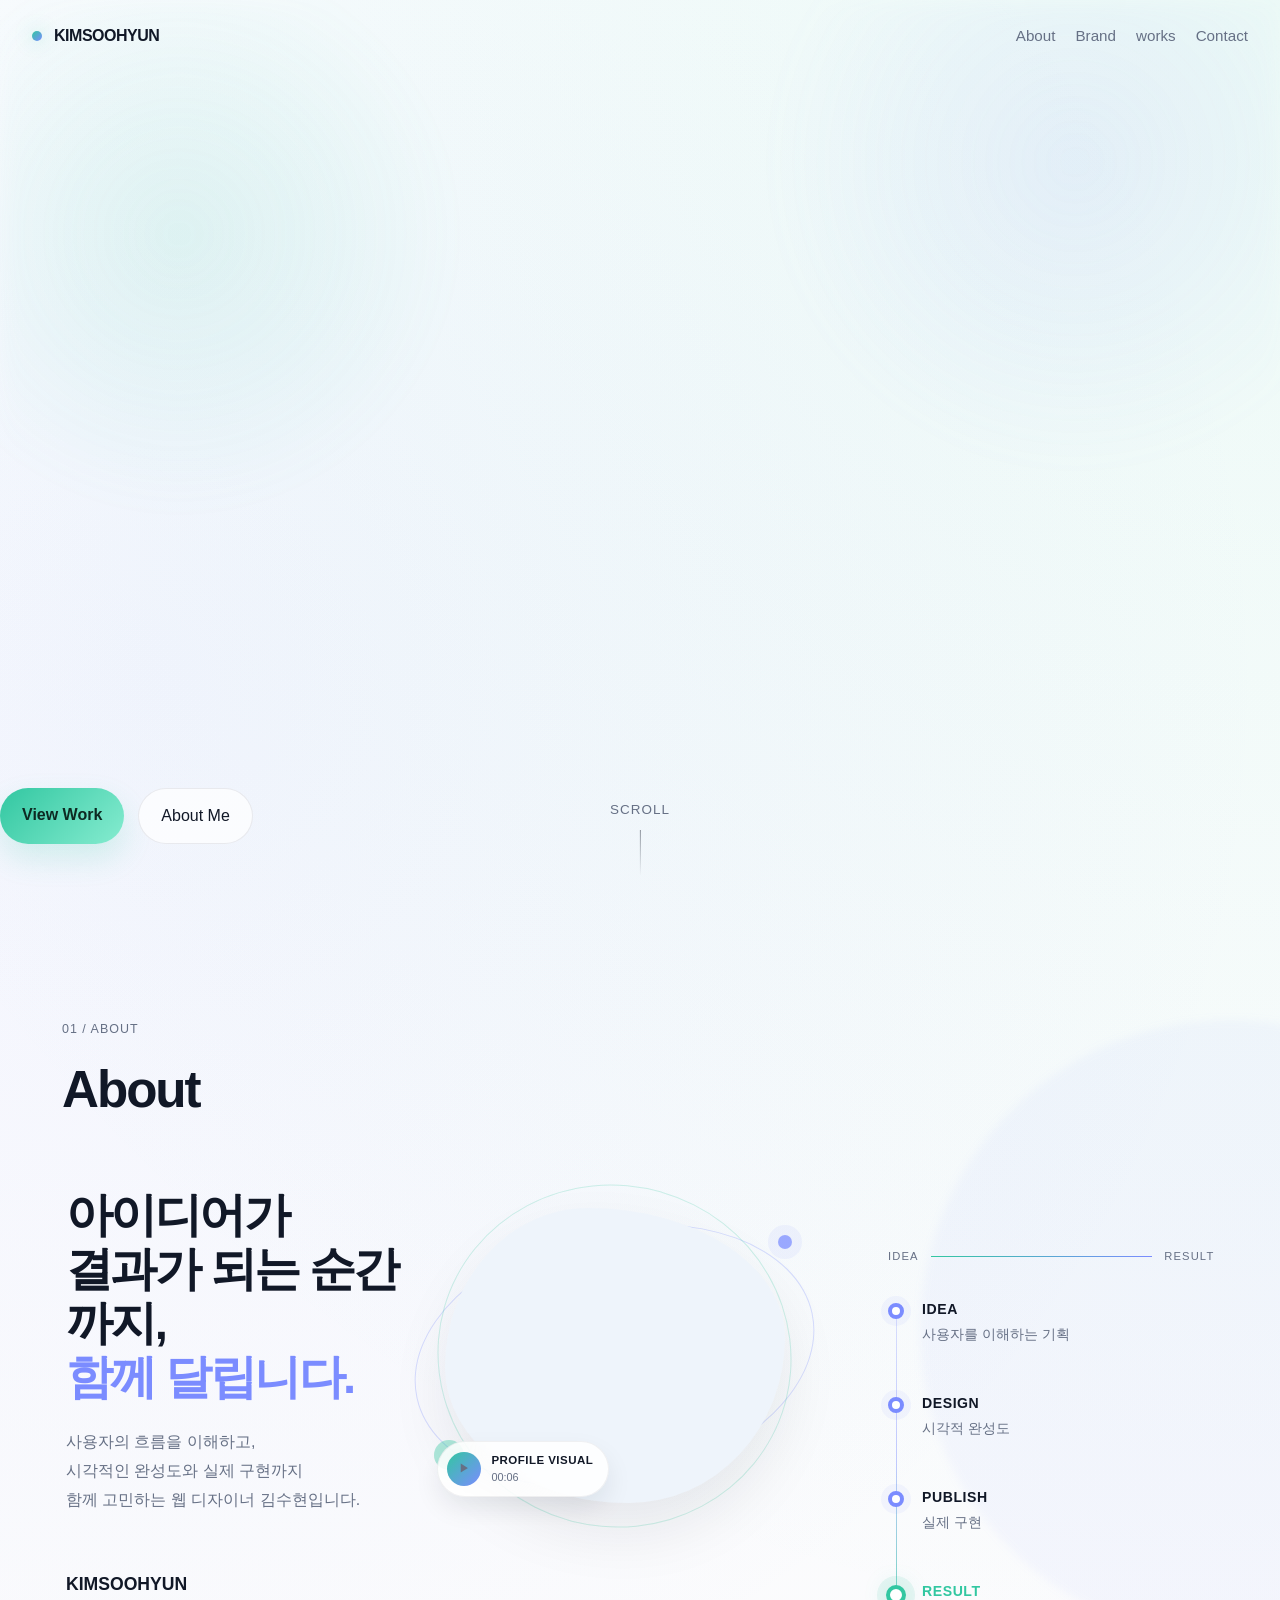
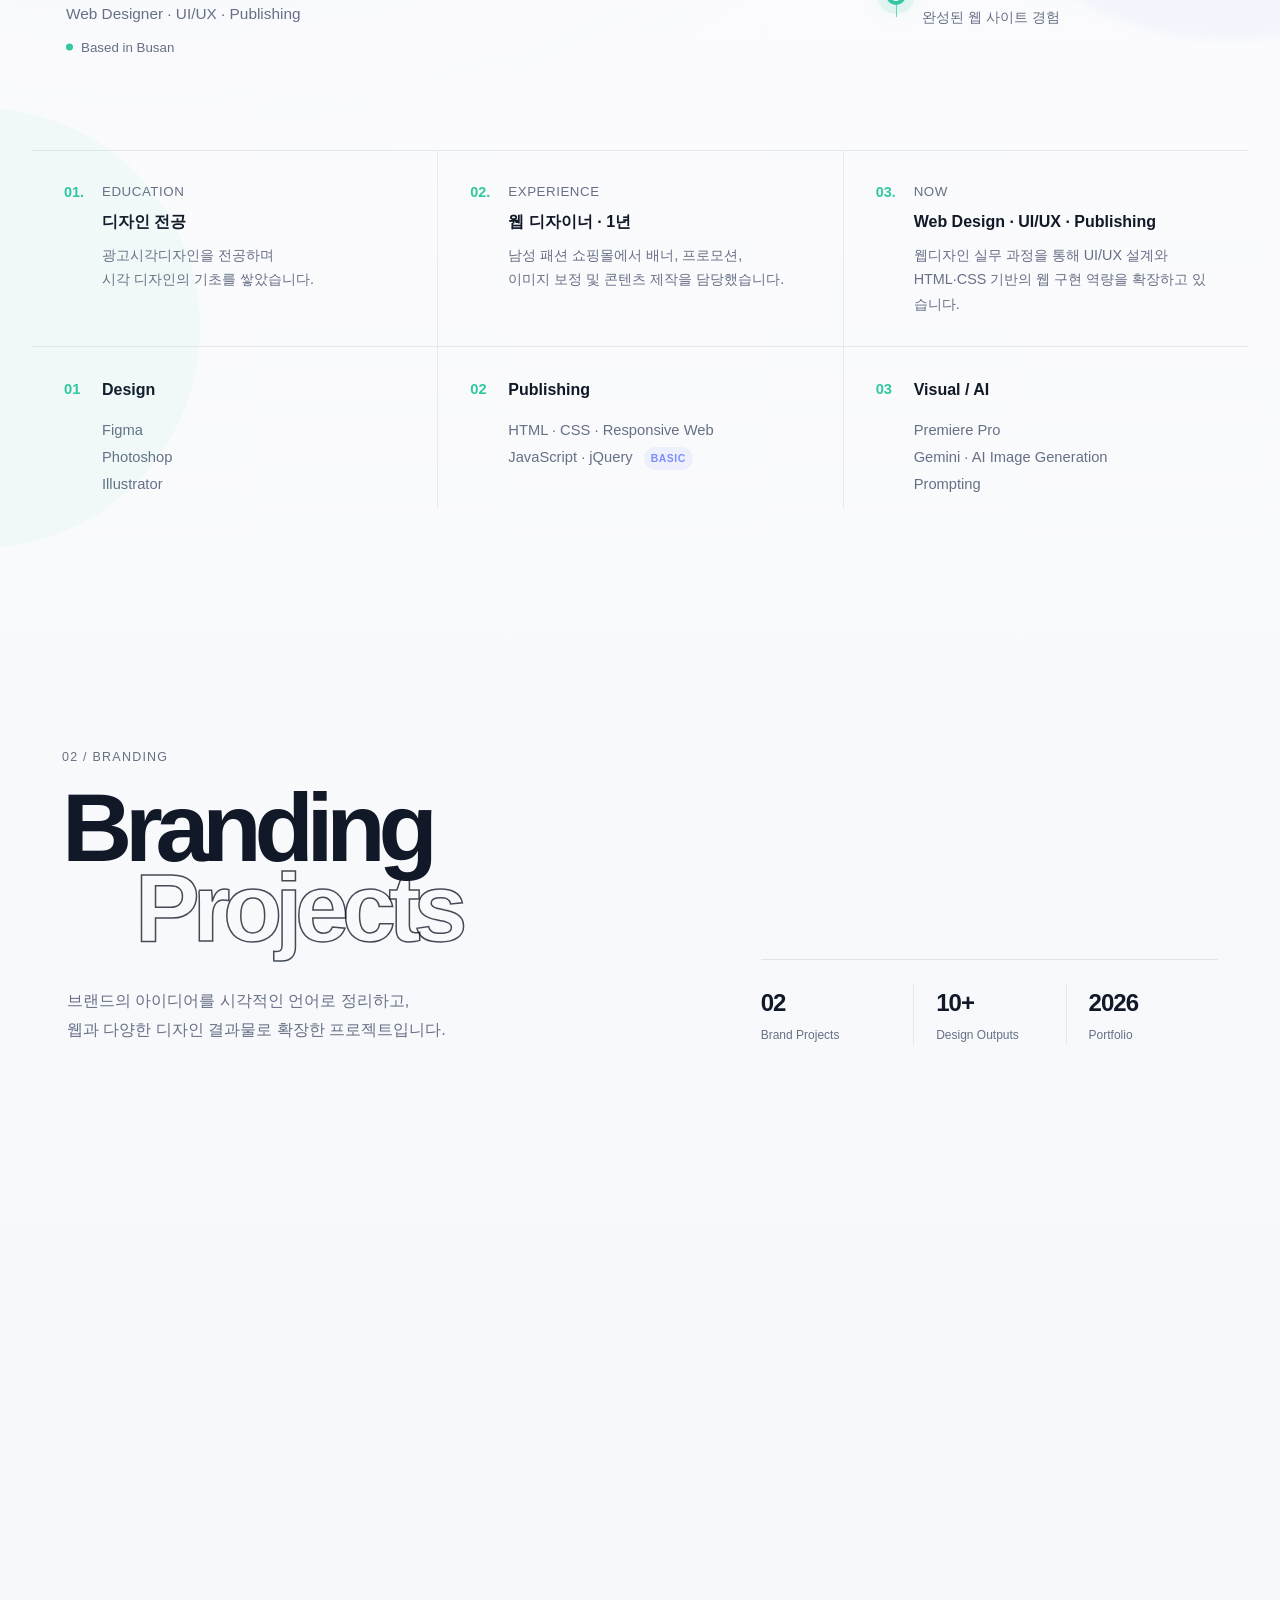
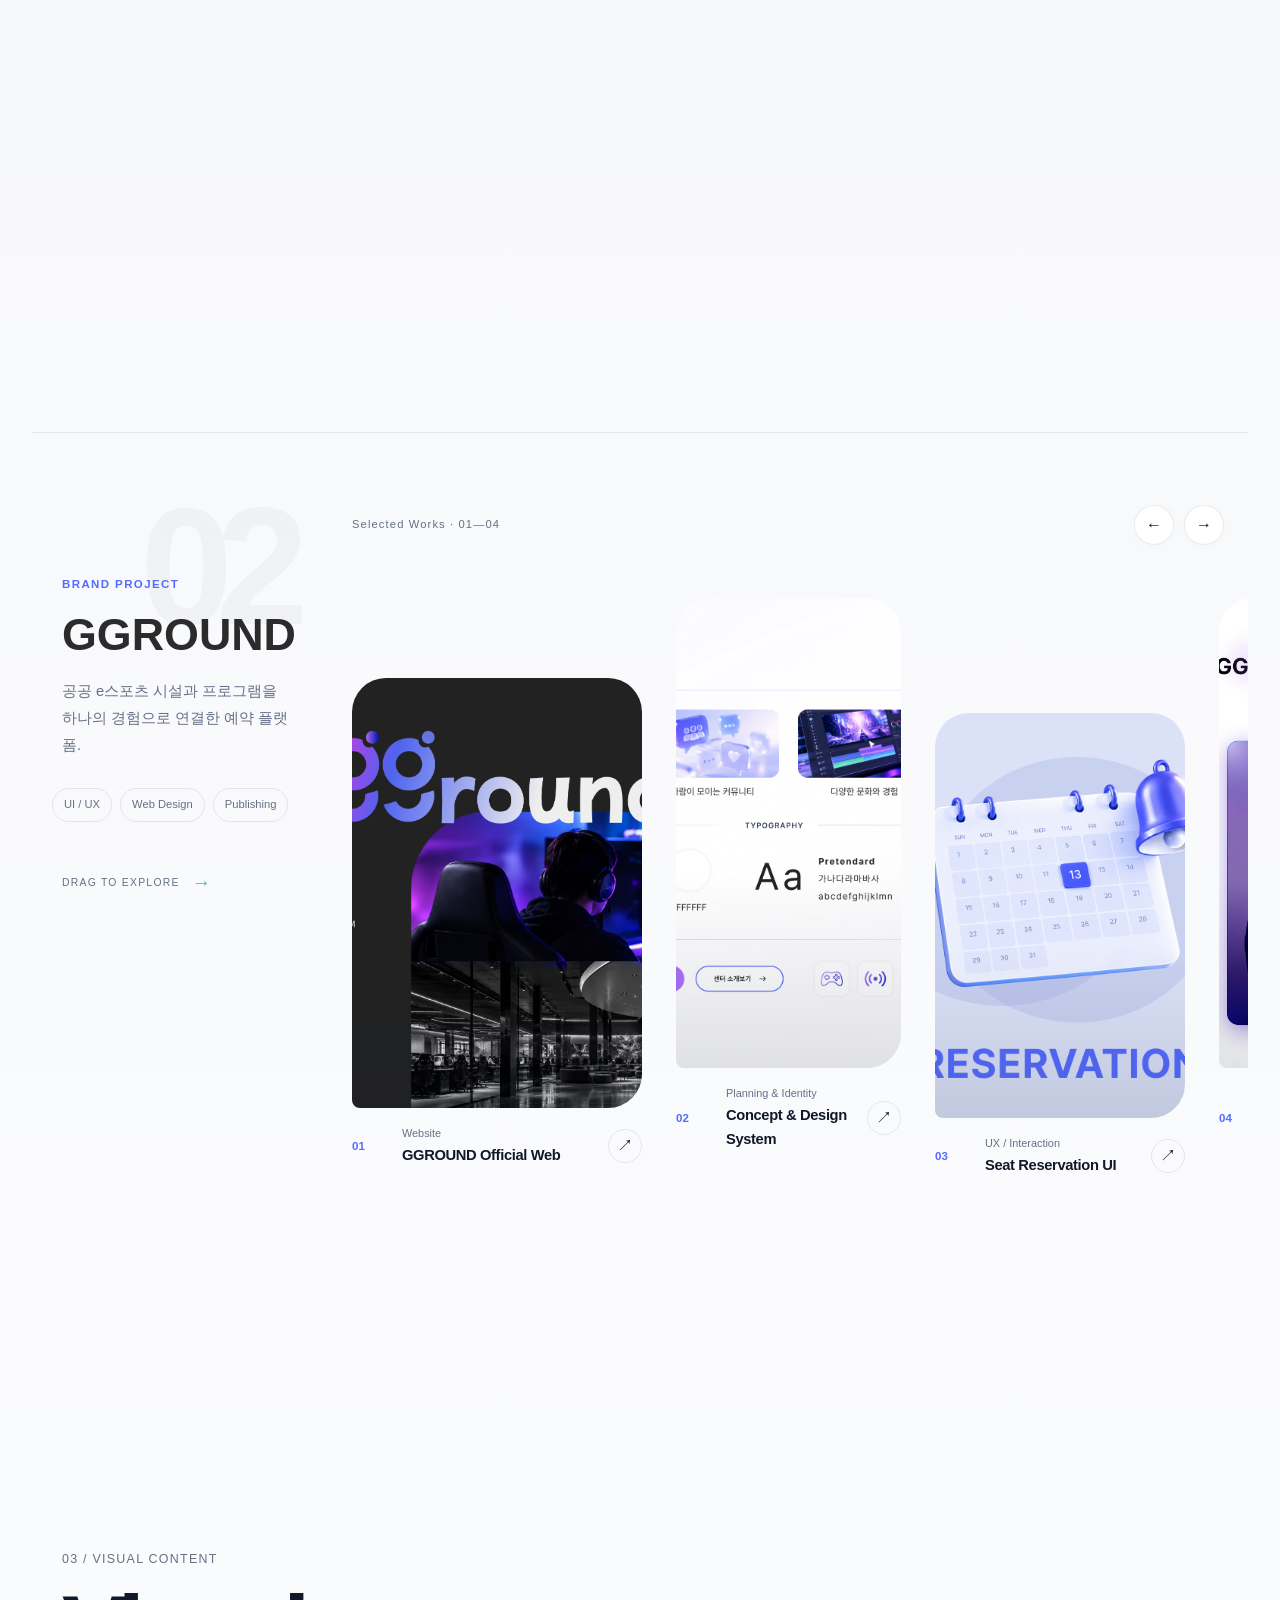
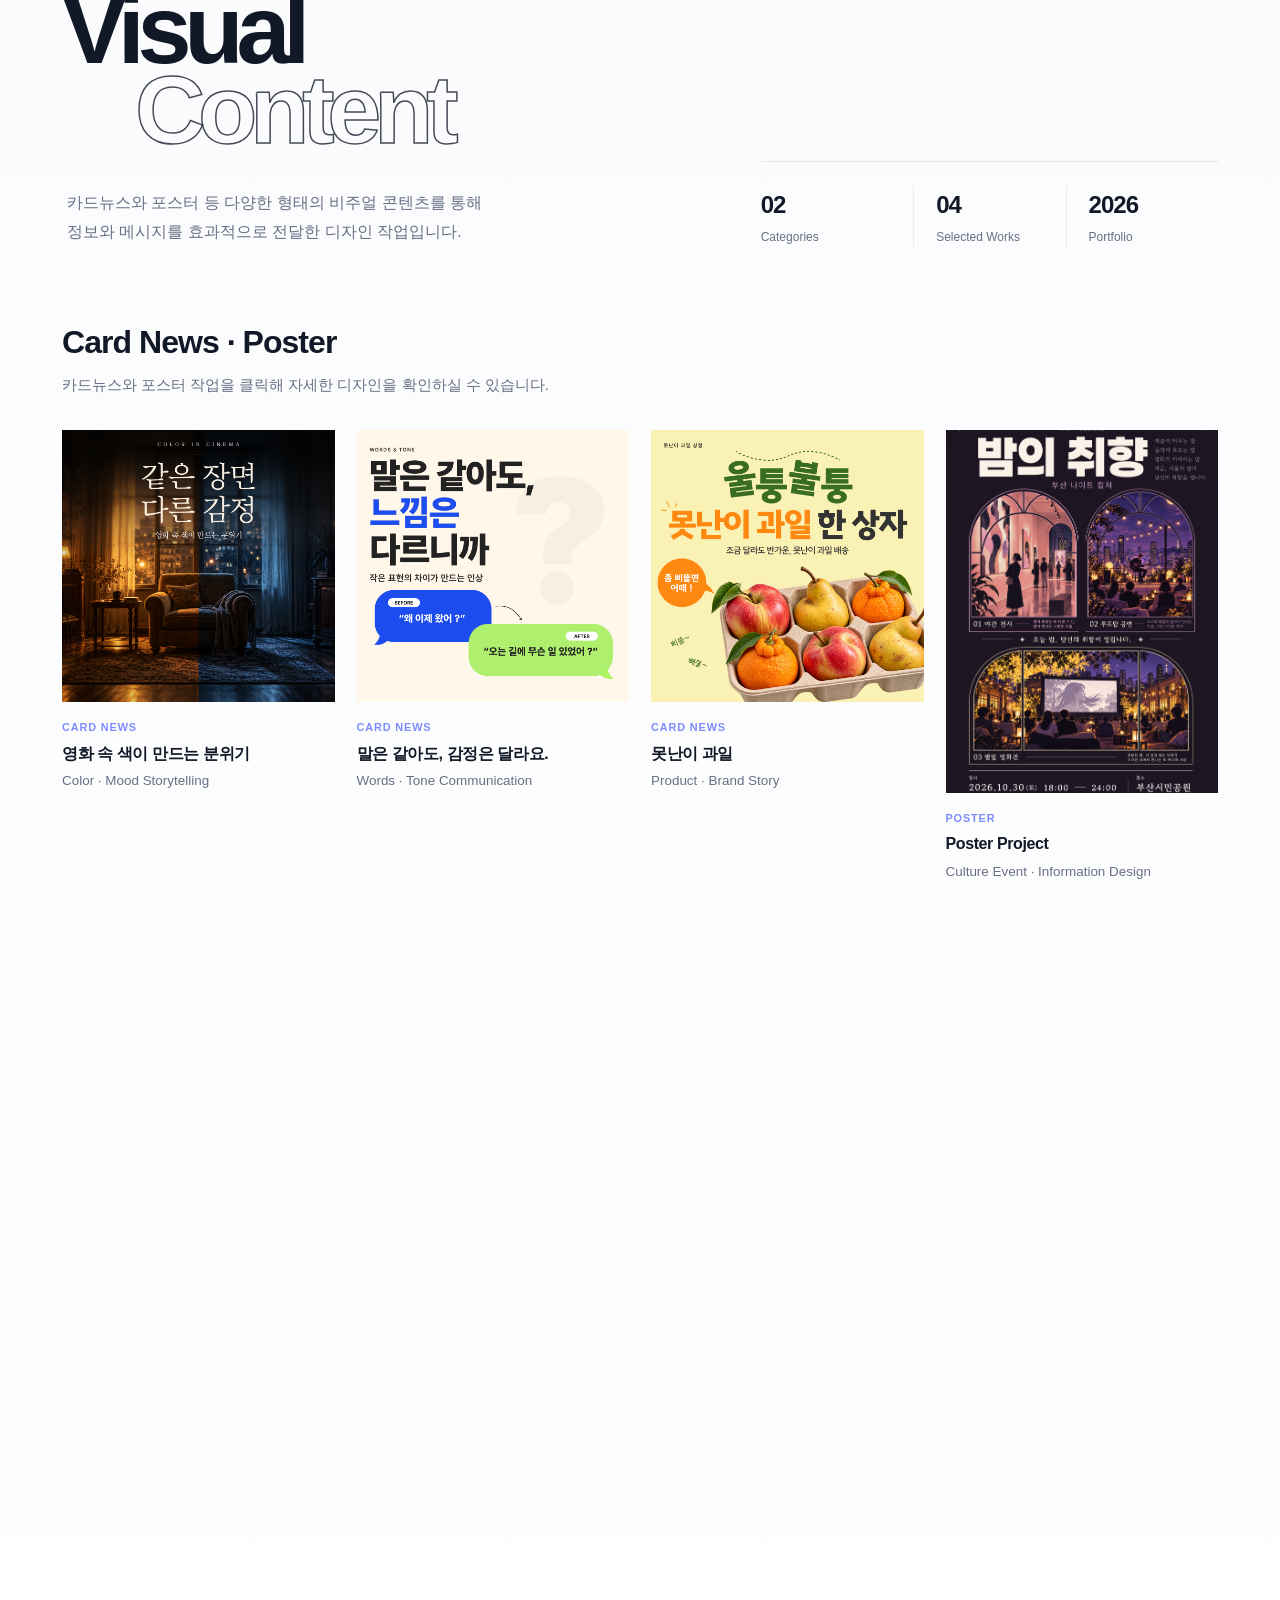
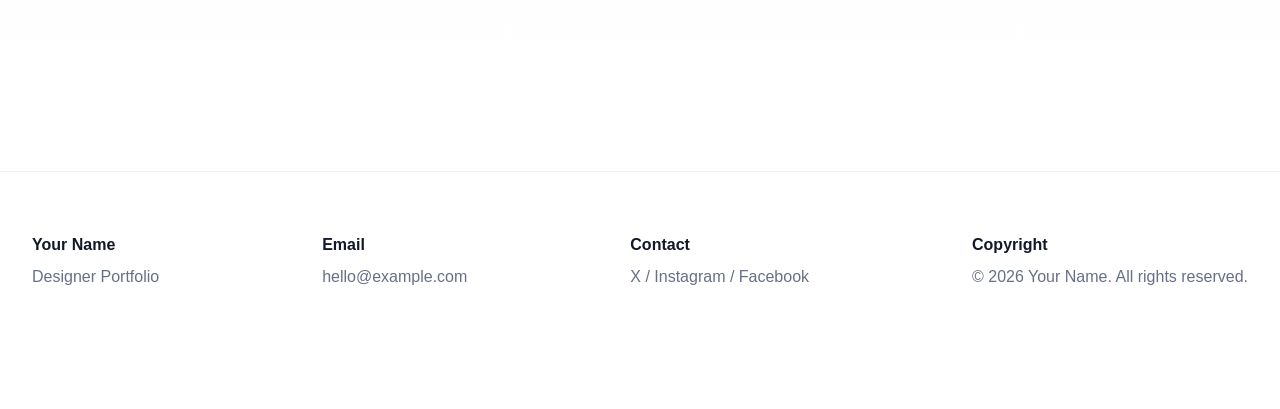
==== commit 95c854ec: "Update index.html" ====
--- a/index.html
+++ b/index.html
@@ -597,7 +597,7 @@
 
               <article class="editorial-card editorial-card--tall">
 
-                <a href="gground_Concept.html" target="_blank">
+                <a href="gground_concept.html" target="_blank">
 
                   <div class="editorial-media">
                     <img src="assets/img/gground_Concept.png" alt="GGROUND Reservation">
@@ -1228,4 +1228,4 @@
 
 </body>
 
-</html>+</html>
--- a/assets/css/style.css
+++ b/assets/css/style.css
@@ -3533,7 +3533,7 @@
 
   overflow: hidden;
 
-  border-radius: 18px;
+  border-radius: 0;
 
   background: #eef2f6;
 }
@@ -4170,4 +4170,52 @@
     width: 64px;
   }
 
+}
+
+/* 포스터 상세창 확대 */
+.modal-dialog.modal-type-poster {
+  width: min(1100px, 100%);
+  max-height: 92vh;
+}
+
+/* 작은 화면에서는 이미지와 설명을 위아래로 배치 */
+.modal-dialog.modal-type-poster .modal-content {
+  grid-template-columns: minmax(0, 1fr);
+}
+
+.modal-dialog.modal-type-poster .modal-hero-media {
+  /* 자바스크립트가 지정한 고정 비율보다 우선 적용 */
+  aspect-ratio: auto !important;
+
+  display: block;
+  height: auto;
+  max-height: none;
+  border-radius: 0;
+  border: 0;
+  background: transparent;
+}
+
+.modal-dialog.modal-type-poster .modal-hero-media img {
+  display: block;
+  width: 100%;
+  height: auto;
+  max-height: none;
+  object-fit: contain;
+}
+
+/* 넓은 화면: 포스터는 크게, 설명은 300px */
+@media (min-width: 1081px) {
+  .modal-dialog.modal-type-poster .modal-content {
+    grid-template-columns: minmax(0, 1fr) 300px;
+    gap: 32px;
+  }
+}
+
+/* 포스터 닫기 버튼을 오른쪽 위로 배치 */
+.modal-dialog.modal-type-poster .modal-close {
+  display: block;
+  position: sticky;
+  top: 18px;
+  margin: 18px 18px 18px auto;
+  z-index: 10;
 }
